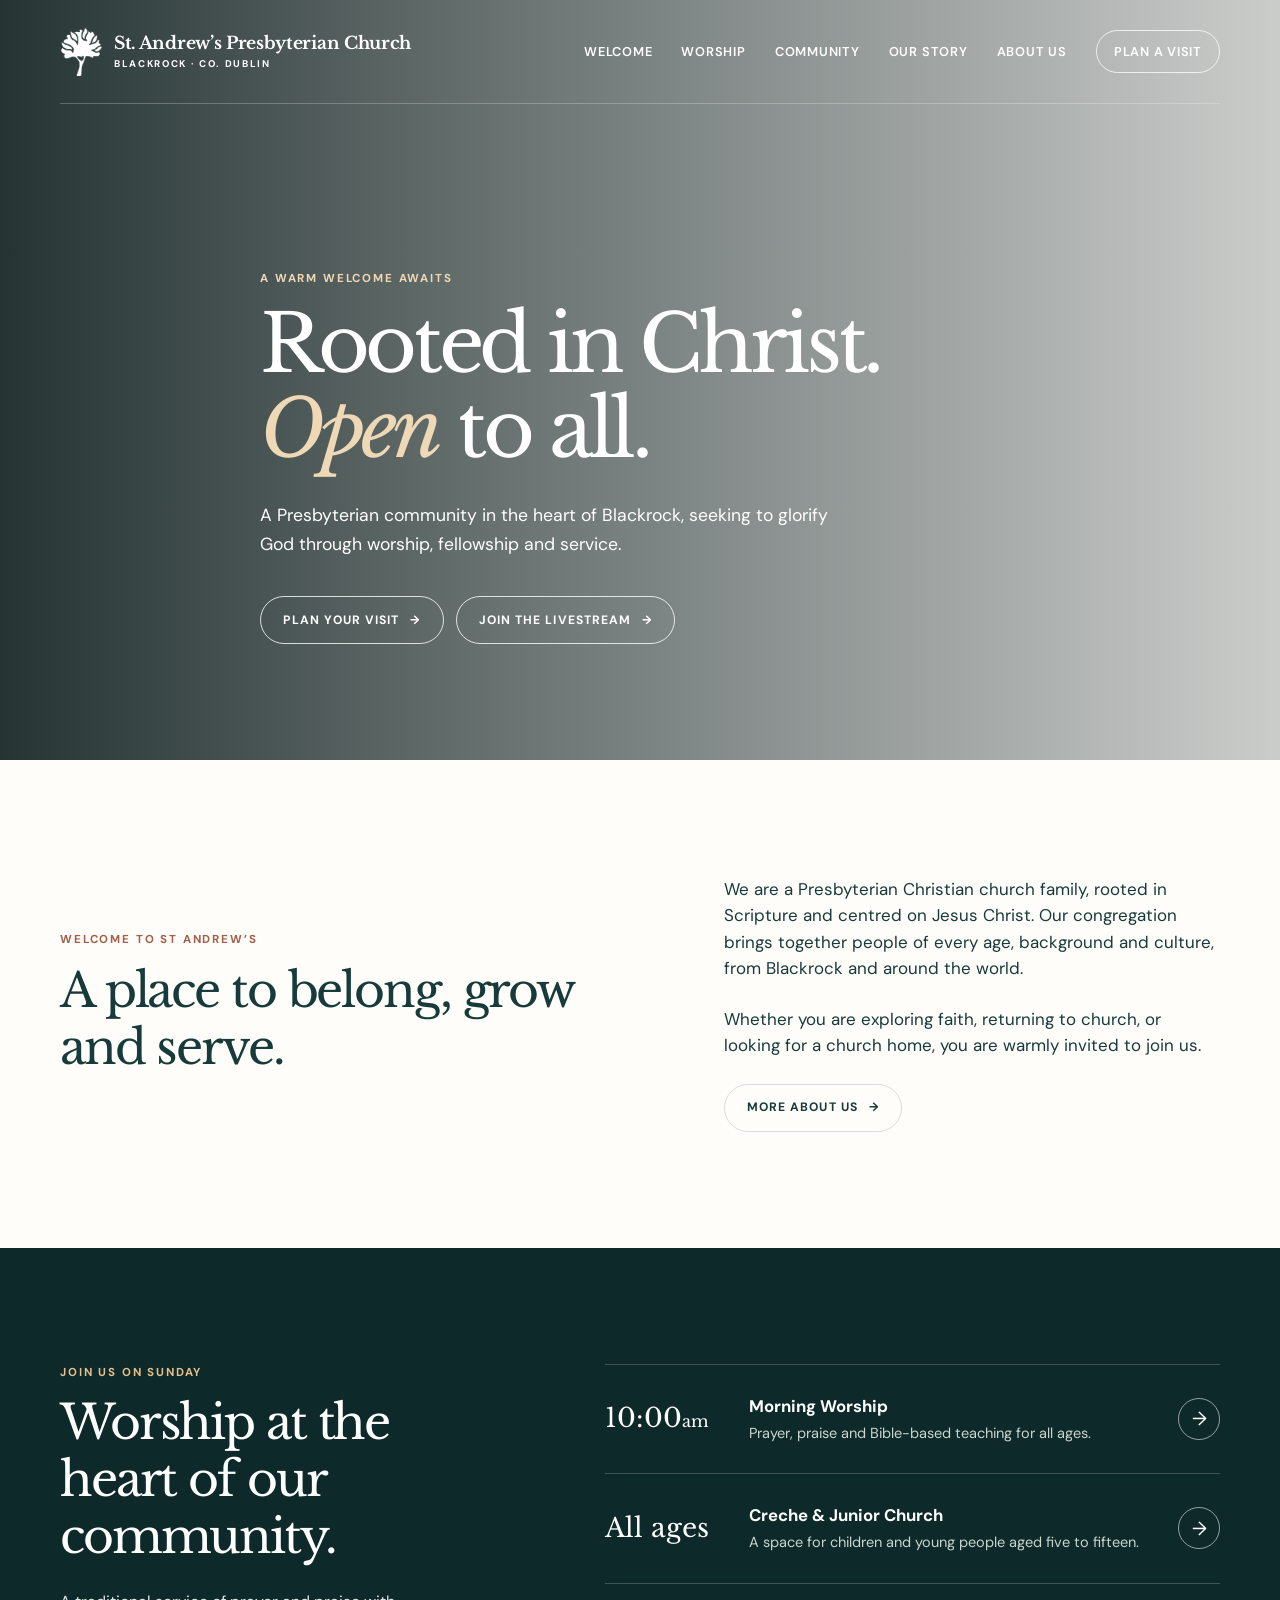
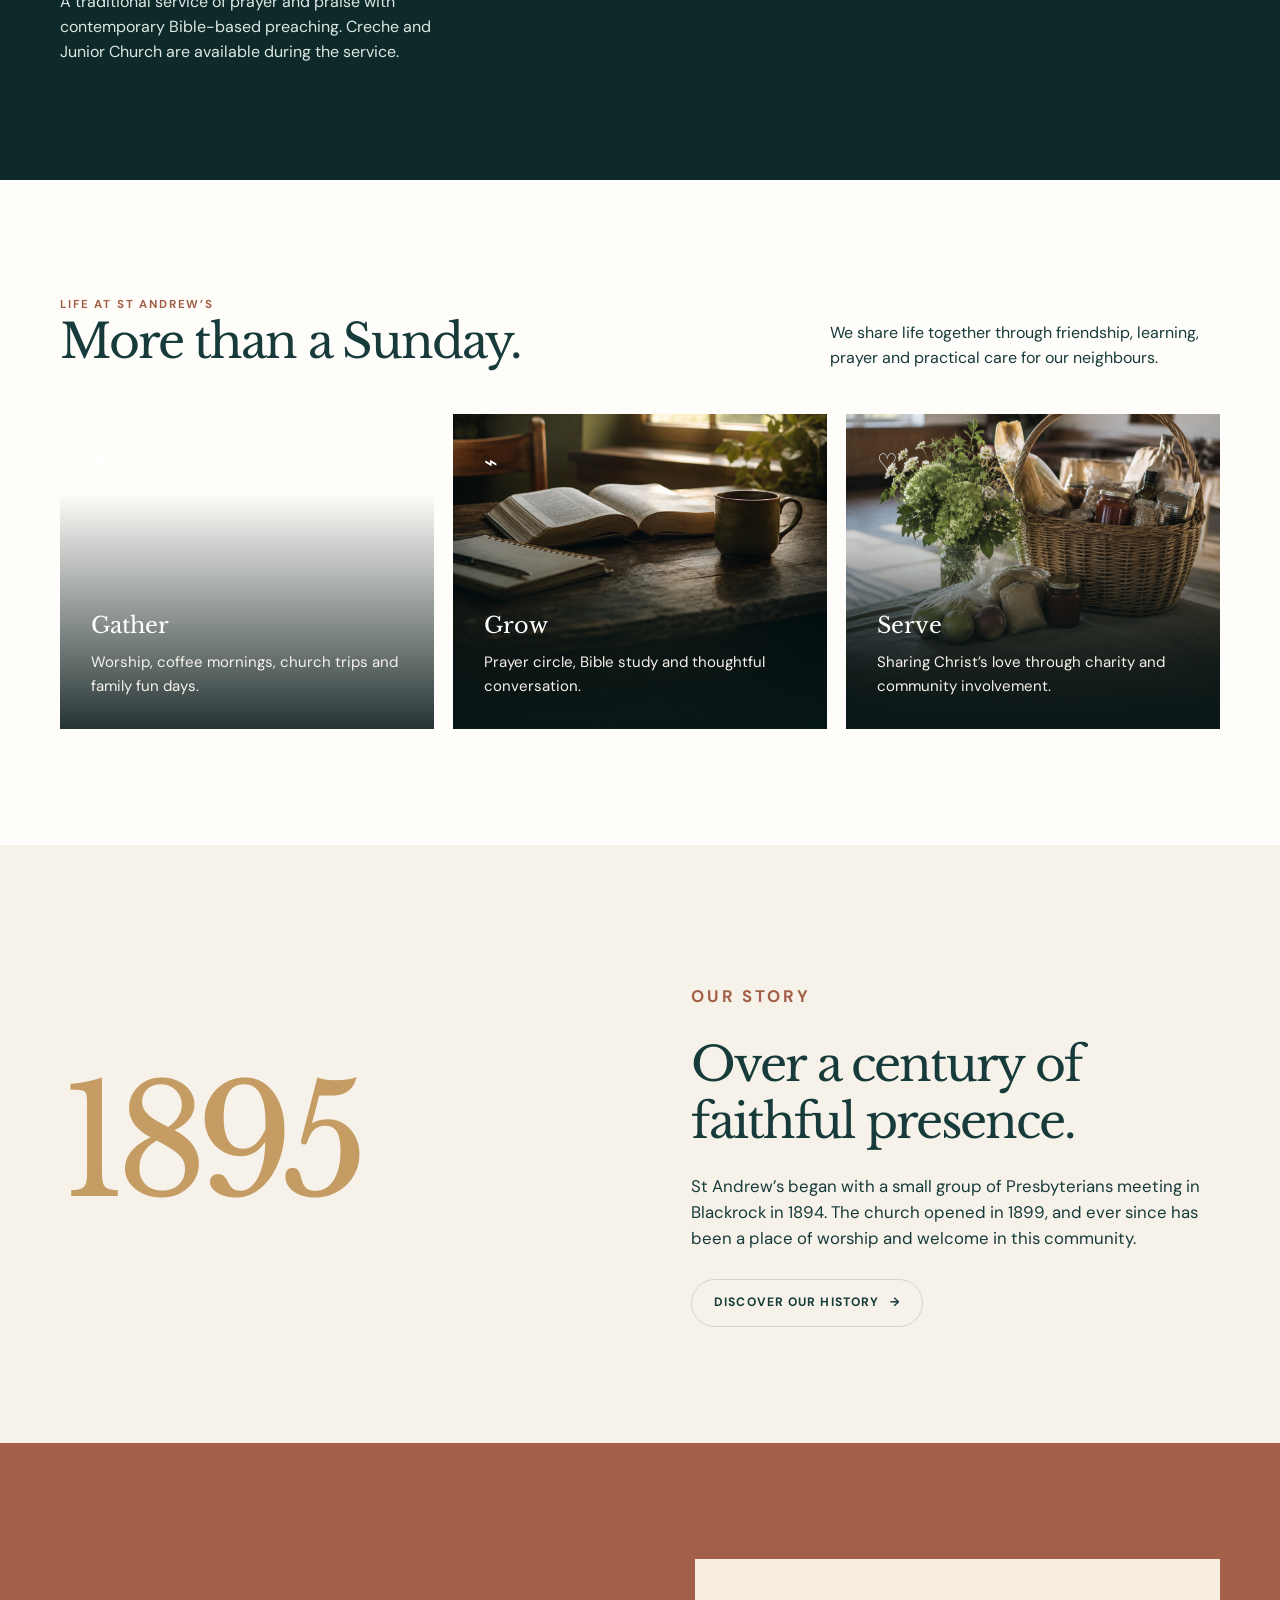
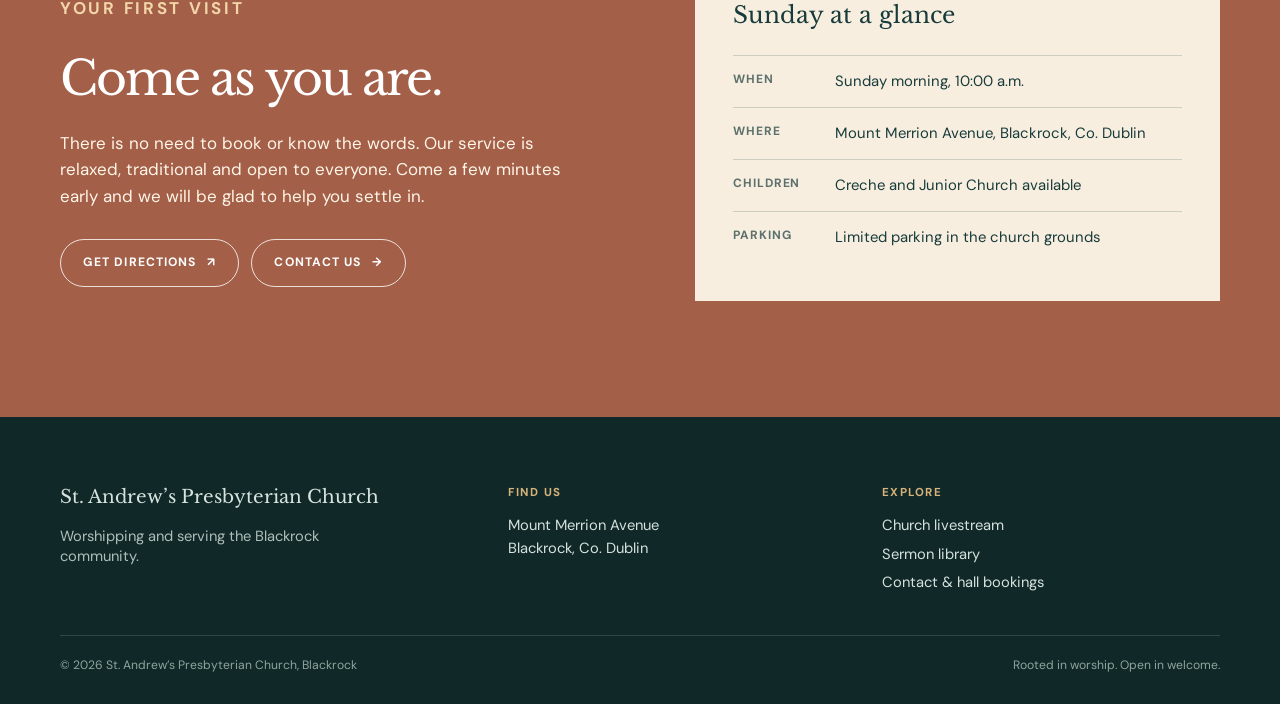
==== index.html @ 0fc1b729 "Expand homepage welcome message" ====
<!doctype html>
<html lang="en">
  <head>
    <meta charset="UTF-8" />
    <meta name="viewport" content="width=device-width, initial-scale=1.0" />
    <meta name="description" content="St. Andrew's Presbyterian Church, Blackrock — worship, fellowship and service in the heart of Blackrock, County Dublin." />
    <meta name="theme-color" content="#173b3a" />
    <title>St. Andrew’s Presbyterian Church | Blackrock</title>
    <link rel="preconnect" href="https://fonts.googleapis.com" />
    <link rel="preconnect" href="https://fonts.gstatic.com" crossorigin />
    <link href="https://fonts.googleapis.com/css2?family=DM+Sans:wght@400;500;600;700&family=Libre+Baskerville:ital,wght@0,400;0,700;1,400&display=swap" rel="stylesheet" />
    <style>
      :root { --ink: #173b3a; --pine: #0e2929; --cream: #f6f2ea; --paper: #fffdfa; --gold: #c59c63; --mist: #dbe7df; --clay: #a35f47; --line: rgba(23,59,58,.16); }
      * { box-sizing: border-box; }
      html { scroll-behavior: smooth; }
      body { margin: 0; color: var(--ink); background: var(--paper); font-family: "DM Sans", sans-serif; line-height: 1.55; }
      a { color: inherit; text-decoration: none; }
      .eyebrow { margin: 0 0 14px; color: var(--clay); font-size: .72rem; font-weight: 700; letter-spacing: .16em; text-transform: uppercase; }
      .shell { width: min(1160px, calc(100% - 48px)); margin-inline: auto; }
      .site-header { position: absolute; z-index: 4; top: 0; width: 100%; color: #fff; }
      .header-inner { display: flex; align-items: center; justify-content: space-between; min-height: 104px; border-bottom: 1px solid rgba(255,255,255,.24); }
      .brand { display: flex; align-items: center; gap: 12px; width:430px; max-width:430px; }
      .brand-mark { width: 42px; height: 54px; flex: none; object-fit: cover; border-radius: 50%; }
      .brand-name { font-family: "Libre Baskerville", serif; font-size: 1.08rem; font-weight:700; letter-spacing:-.018em; line-height: 1.2; white-space:nowrap; }
      .brand-name small { display:block; margin-top: 4px; font-family: "DM Sans", sans-serif; font-size:.61rem; letter-spacing: .17em; text-transform:uppercase; }
      .nav { display:flex; align-items:center; gap: 29px; font-size:.8rem; font-weight:600; letter-spacing:.06em; text-transform:uppercase; }
      .nav a { transition: opacity .2s; }
      .nav a:hover { opacity: .68; }
      .nav .nav-cta { padding: 11px 17px; border: 1px solid rgba(255,255,255,.76); border-radius: 99px; }
      .menu-button { display:none; border:0; background:transparent; color:#fff; font:inherit; font-weight:700; letter-spacing:.09em; text-transform:uppercase; cursor:pointer; }
      .hero { min-height: 760px; color: #fff; display:flex; align-items:flex-end; background: linear-gradient(90deg, rgba(7,24,24,.88) 0%, rgba(7,24,24,.58) 43%, rgba(7,24,24,.21)), url('https://standrewschurchblackrock.ie/wp-content/uploads/2019/11/img_9763.jpg?w=1600') center/cover; }
      .hero-content { max-width: 760px; padding: 0 0 116px; }
      .hero h1 { max-width: 680px; margin:0; font-family:"Libre Baskerville",serif; font-size: clamp(2.75rem, 6.2vw, 5.5rem); font-weight:400; letter-spacing:-.055em; line-height:1.08; }
      .hero h1 em { color:#eed8b6; font-weight:400; }
      .hero-copy { max-width:600px; margin:28px 0 37px; font-size:1.1rem; line-height:1.65; }
      .button-row { display:flex; flex-wrap:wrap; gap:12px; }
      .button { display:inline-flex; align-items:center; gap:11px; min-height:48px; padding: 0 22px; border:1px solid var(--ink); border-radius:99px; font-size:.76rem; font-weight:700; letter-spacing:.09em; text-transform:uppercase; transition: transform .2s, background .2s, color .2s; }
      .button:hover { transform: translateY(-2px); }
      .button-light { color:#fff; border-color:rgba(255,255,255,.8); }
      .button-light:hover { color:var(--pine); background:#fff; }
      .button-solid { color:#fff; background:var(--ink); }
      .button-solid:hover { background:var(--clay); border-color:var(--clay); }
      .button-plain { border-color:var(--line); }
      .section { padding: 116px 0; }
      .intro { display:grid; grid-template-columns: 1.05fr .95fr; gap: min(9vw, 135px); align-items:center; }
      h2 { margin:0; font-family:"Libre Baskerville",serif; font-size:clamp(2rem, 3.7vw, 3.5rem); font-weight:400; letter-spacing:-.045em; line-height:1.2; }
      .intro-copy p { margin:0 0 25px; font-size:1.06rem; }
      .note { position:relative; overflow:hidden; padding: 43px 40px; color:#fff; background:var(--ink); }
      .note::after { content:""; position:absolute; width:220px; height:220px; right:-75px; bottom:-90px; border:1px solid rgba(255,255,255,.32); border-radius:50%; }
      .note .eyebrow { color:#d9b47d; }
      .note p { position:relative; z-index:1; margin:0; font-family:"Libre Baskerville",serif; font-size:1.42rem; line-height:1.55; }
      .note cite { display:block; position:relative; z-index:1; margin-top:27px; color:#d8e3dd; font-style:normal; font-size:.78rem; letter-spacing:.1em; text-transform:uppercase; }
      .worship { color:#fff; background:var(--pine); }
      .worship-grid { display:grid; grid-template-columns: .85fr 1.15fr; gap:90px; align-items:start; }
      .worship .eyebrow { color:#e4bf8d; }
      .worship h2 { max-width: 420px; }
      .worship-lead { max-width:405px; margin:24px 0 0; color:#dce8e2; }
      .service-card { display:grid; grid-template-columns: 120px 1fr auto; gap:24px; align-items:center; padding:28px 0; border-top:1px solid rgba(255,255,255,.2); }
      .service-card:last-child { border-bottom:1px solid rgba(255,255,255,.2); }
      .service-time { font-family:"Libre Baskerville",serif; font-size:1.65rem; }
      .service-card h3 { margin:0; font-size:1.05rem; }
      .service-card p { margin:4px 0 0; color:#c8d6cf; font-size:.91rem; }
      .round-arrow { display:grid; width:42px; height:42px; place-items:center; border:1px solid rgba(255,255,255,.55); border-radius:50%; font-size:1.2rem; }
      .round-arrow:hover { color:var(--pine); background:#fff; }
      .life-heading { display:flex; justify-content:space-between; align-items:end; gap:30px; margin-bottom:43px; }
      .life-heading p { max-width:390px; margin:0; }
      .cards { display:grid; grid-template-columns:repeat(3,1fr); gap:19px; }
      .card { min-height:315px; padding:31px; display:flex; flex-direction:column; justify-content:end; color:#fff; background:linear-gradient(180deg,transparent 25%,rgba(7,24,24,.88)), var(--card) center/cover; }
      .card:nth-child(1) { --card: url('https://standrewschurchblackrock.ie/wp-content/uploads/2019/12/cropped-img_5963-2.jpg?w=1100'); }
      .card:nth-child(2) { --card: url('public-assets/grow-bible-study.png'); }
      .card:nth-child(3) { --card: url('public-assets/serve-community-care.png'); }
      .card-icon { margin-bottom:auto; width:42px; font-size:1.45rem; }
      .card h3 { margin:0; font-family:"Libre Baskerville",serif; font-size:1.4rem; font-weight:400; }
      .card p { margin:9px 0 0; color:#f6f2ea; font-size:.94rem; }
      .history { background:var(--cream); }
      .history-grid { display:grid; grid-template-columns:1fr 1fr; gap: max(45px, 8vw); align-items:center; }
      .year { color:var(--gold); font-family:"Libre Baskerville",serif; font-size:clamp(4.5rem, 12vw, 9.5rem); letter-spacing:-.08em; line-height:.8; }
      .history p { margin: 22px 0 28px; max-width:550px; font-size:1.05rem; }
      .visit { overflow:hidden; color:#fff; background: var(--clay); }
      .visit-grid { display:grid; grid-template-columns: 1fr .93fr; gap:70px; align-items:center; }
      .visit h2 { max-width:510px; }
      .visit .eyebrow { color:#f2d5a9; }
      .visit p { max-width:520px; margin:22px 0 30px; color:#fff5e8; font-size:1.06rem; }
      .visit-panel { padding:38px; color:var(--ink); background:#f8eee0; }
      .visit-panel h3 { margin: 0 0 22px; font-family:"Libre Baskerville",serif; font-size:1.45rem; font-weight:400; }
      .visit-panel dl { margin:0; }
      .visit-panel div { display:grid; grid-template-columns: 90px 1fr; gap:12px; padding:14px 0; border-top:1px solid rgba(23,59,58,.18); }
      .visit-panel dt { color:#5c716d; font-size:.75rem; font-weight:700; letter-spacing:.08em; text-transform:uppercase; }
      .visit-panel dd { margin:0; font-size:.93rem; }
      footer { color:#d6e2dd; background:#102828; }
      .footer-grid { display:grid; grid-template-columns: 1.1fr .9fr .9fr; gap:35px; padding:67px 0 35px; }
      .footer-brand { font-family:"Libre Baskerville",serif; font-size:1.15rem; line-height:1.4; }
      .footer-brand p { max-width:290px; margin:16px 0 0; color:#aebfba; font-family:"DM Sans",sans-serif; font-size:.92rem; }
      .footer-title { margin:0 0 12px; color:#d7b37c; font-size:.72rem; font-weight:700; letter-spacing:.13em; text-transform:uppercase; }
      footer a { display:block; width:max-content; max-width:100%; margin:6px 0; font-size:.92rem; }
      footer a:hover { color:#fff; }
      .footer-bottom { display:flex; justify-content:space-between; gap:20px; padding:20px 0 29px; border-top:1px solid rgba(255,255,255,.14); color:#8fa49d; font-size:.76rem; }
      @media (max-width: 820px) { .shell{width:min(100% - 36px, 620px)} .header-inner{min-height:82px}.brand{width:auto;max-width:260px}.brand-mark{width:35px;height:45px}.brand-name{font-size:.88rem;white-space:normal}.nav{display:none;position:absolute;top:82px;left:18px;right:18px;padding:20px;background:#123232;align-items:stretch;gap:15px}.nav.open{display:flex;flex-direction:column}.nav .nav-cta{text-align:center}.menu-button{display:block}.hero{min-height:690px;background-position:57% center}.hero-content{padding-bottom:74px}.hero-copy{font-size:1rem}.section{padding:75px 0}.intro,.worship-grid,.history-grid,.visit-grid{grid-template-columns:1fr;gap:42px}.worship-grid{gap:40px}.cards{grid-template-columns:1fr}.card{min-height:265px}.life-heading{display:block}.life-heading p{margin-top:17px}.service-card{grid-template-columns:95px 1fr auto;gap:13px}.service-time{font-size:1.35rem}.footer-grid{grid-template-columns:1fr 1fr}.footer-brand{grid-column:1/-1}.footer-bottom{flex-direction:column}.year{font-size:6.5rem} }
      @media (max-width: 440px) { .brand-name small{font-size:.53rem}.hero h1{font-size:2.55rem}.button{padding:0 17px}.service-card{grid-template-columns:1fr auto}.service-time{grid-column:1/-1}.visit-panel{padding:28px 23px}.visit-panel div{grid-template-columns:1fr;gap:3px}.footer-grid{grid-template-columns:1fr} }
    </style>
  </head>
  <body>
    <header class="site-header">
      <div class="shell header-inner">
        <a href="#top" class="brand" aria-label="St Andrew's Presbyterian Church home"><img class="brand-mark" src="public-assets/st-andrews-tree-transparent-v2.png" alt="" /><span class="brand-name">St. Andrew’s Presbyterian Church<small>Blackrock · Co. Dublin</small></span></a>
        <button class="menu-button" aria-expanded="false" aria-controls="site-nav">Menu</button>
        <nav class="nav" id="site-nav" aria-label="Main navigation">
          <a href="#welcome">Welcome</a><a href="#worship">Worship</a><a href="#life">Community</a><a href="history/">Our story</a><a href="about/">About us</a><a href="#visit" class="nav-cta">Plan a visit</a>
        </nav>
      </div>
    </header>

    <main id="top">
      <section class="hero" aria-label="St Andrew's Church exterior">
        <div class="shell hero-content">
          <p class="eyebrow" style="color:#eed8b6">A warm welcome awaits</p>
          <h1>Rooted in Christ.<br><em>Open</em> to all.</h1>
          <p class="hero-copy">A Presbyterian community in the heart of Blackrock, seeking to glorify God through worship, fellowship and service.</p>
          <div class="button-row"><a class="button button-light" href="#visit">Plan your visit <span>→</span></a><a class="button button-light" href="livestream/">Join the livestream <span>→</span></a></div>
        </div>
      </section>

      <section class="section" id="welcome">
        <div class="shell intro">
          <div><p class="eyebrow">Welcome to St Andrew’s</p><h2>A place to belong, grow and serve.</h2></div>
          <div class="intro-copy"><p>We are a Presbyterian Christian church family, rooted in Scripture and centred on Jesus Christ. Our congregation brings together people of every age, background and culture, from Blackrock and around the world.</p><p>Whether you are exploring faith, returning to church, or looking for a church home, you are warmly invited to join us.</p><a class="button button-plain" href="https://standrewschurchblackrock.ie/about-us/" target="_blank" rel="noreferrer">More about us <span>→</span></a></div>
        </div>
      </section>

      <section class="section worship" id="worship">
        <div class="shell worship-grid">
          <div><p class="eyebrow">Join us on Sunday</p><h2>Worship at the heart of our community.</h2><p class="worship-lead">A traditional service of prayer and praise with contemporary Bible-based preaching. Creche and Junior Church are available during the service.</p></div>
          <div>
            <div class="service-card"><div class="service-time">10:00<small style="font-size:.62em">am</small></div><div><h3>Morning Worship</h3><p>Prayer, praise and Bible-based teaching for all ages.</p></div><a class="round-arrow" href="#visit" aria-label="Plan your Sunday visit">→</a></div>
            <div class="service-card"><div class="service-time">All ages</div><div><h3>Creche & Junior Church</h3><p>A space for children and young people aged five to fifteen.</p></div><a class="round-arrow" href="#visit" aria-label="Find out more about our Sunday service">→</a></div>
          </div>
        </div>
      </section>

      <section class="section" id="life">
        <div class="shell"><div class="life-heading"><div><p class="eyebrow">Life at St Andrew’s</p><h2>More than a Sunday.</h2></div><p>We share life together through friendship, learning, prayer and practical care for our neighbours.</p></div>
          <div class="cards"><article class="card"><span class="card-icon">✦</span><h3>Gather</h3><p>Worship, coffee mornings, church trips and family fun days.</p></article><article class="card"><span class="card-icon">⌁</span><h3>Grow</h3><p>Prayer circle, Bible study and thoughtful conversation.</p></article><article class="card"><span class="card-icon">♡</span><h3>Serve</h3><p>Sharing Christ’s love through charity and community involvement.</p></article></div>
        </div>
      </section>

      <section class="section history" id="history"><div class="shell history-grid"><div class="year">1895</div><div><p class="eyebrow">Our story</p><h2>Over a century of faithful presence.</h2><p>St Andrew’s began with a small group of Presbyterians meeting in Blackrock in 1894. The church opened in 1899, and ever since has been a place of worship and welcome in this community.</p><a class="button button-plain" href="history/">Discover our history <span>→</span></a></div></div></section>

      <section class="section visit" id="visit"><div class="shell visit-grid"><div><p class="eyebrow">Your first visit</p><h2>Come as you are.</h2><p>There is no need to book or know the words. Our service is relaxed, traditional and open to everyone. Come a few minutes early and we will be glad to help you settle in.</p><div class="button-row"><a class="button button-light" href="https://maps.google.com/?q=St+Andrews+Presbyterian+Church+Mount+Merrion+Avenue+Blackrock" target="_blank" rel="noreferrer">Get directions <span>↗</span></a><a class="button button-light" href="https://standrewschurchblackrock.ie/contact-us/" target="_blank" rel="noreferrer">Contact us <span>→</span></a></div></div><aside class="visit-panel"><h3>Sunday at a glance</h3><dl><div><dt>When</dt><dd>Sunday morning, 10:00 a.m.</dd></div><div><dt>Where</dt><dd>Mount Merrion Avenue, Blackrock, Co. Dublin</dd></div><div><dt>Children</dt><dd>Creche and Junior Church available</dd></div><div><dt>Parking</dt><dd>Limited parking in the church grounds</dd></div></dl></aside></div></section>
    </main>

    <footer><div class="shell footer-grid"><div class="footer-brand">St. Andrew’s Presbyterian Church<p>Worshipping and serving the Blackrock community.</p></div><div><p class="footer-title">Find us</p><a href="https://maps.google.com/?q=St+Andrews+Presbyterian+Church+Mount+Merrion+Avenue+Blackrock" target="_blank" rel="noreferrer">Mount Merrion Avenue<br>Blackrock, Co. Dublin</a></div><div><p class="footer-title">Explore</p><a href="livestream/">Church livestream</a><a href="https://standrewschurchblackrock.ie/sermon-library-2/" target="_blank" rel="noreferrer">Sermon library</a><a href="https://standrewschurchblackrock.ie/contact-us/" target="_blank" rel="noreferrer">Contact & hall bookings</a></div></div><div class="shell footer-bottom"><span>© <span id="year"></span> St. Andrew’s Presbyterian Church, Blackrock</span><span>Rooted in worship. Open in welcome.</span></div></footer>
    <script>
      const menuButton = document.querySelector('.menu-button'); const nav = document.querySelector('.nav');
      menuButton.addEventListener('click', () => { const open = nav.classList.toggle('open'); menuButton.setAttribute('aria-expanded', open); menuButton.textContent = open ? 'Close' : 'Menu'; });
      document.querySelectorAll('.nav a').forEach(link => link.addEventListener('click', () => { nav.classList.remove('open'); menuButton.setAttribute('aria-expanded', 'false'); menuButton.textContent = 'Menu'; }));
      document.getElementById('year').textContent = new Date().getFullYear();
    </script>
  </body>
</html>
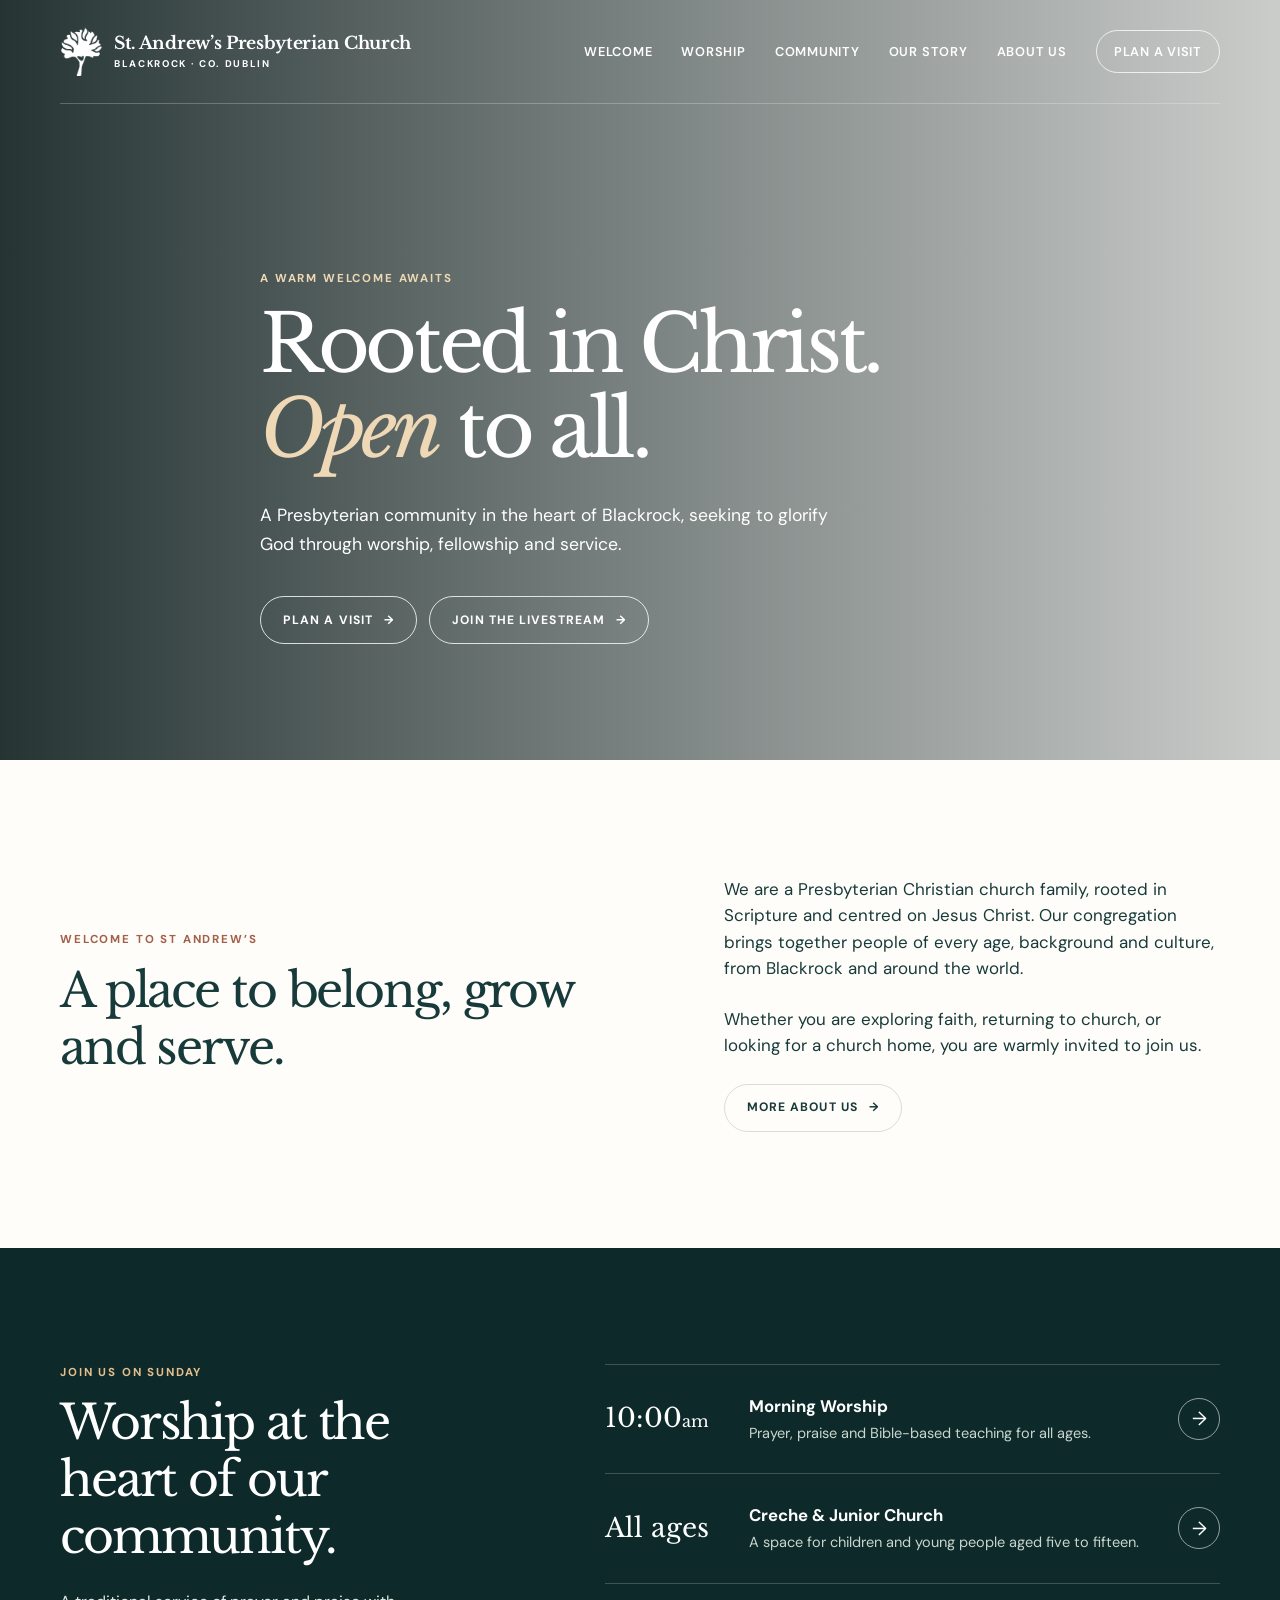
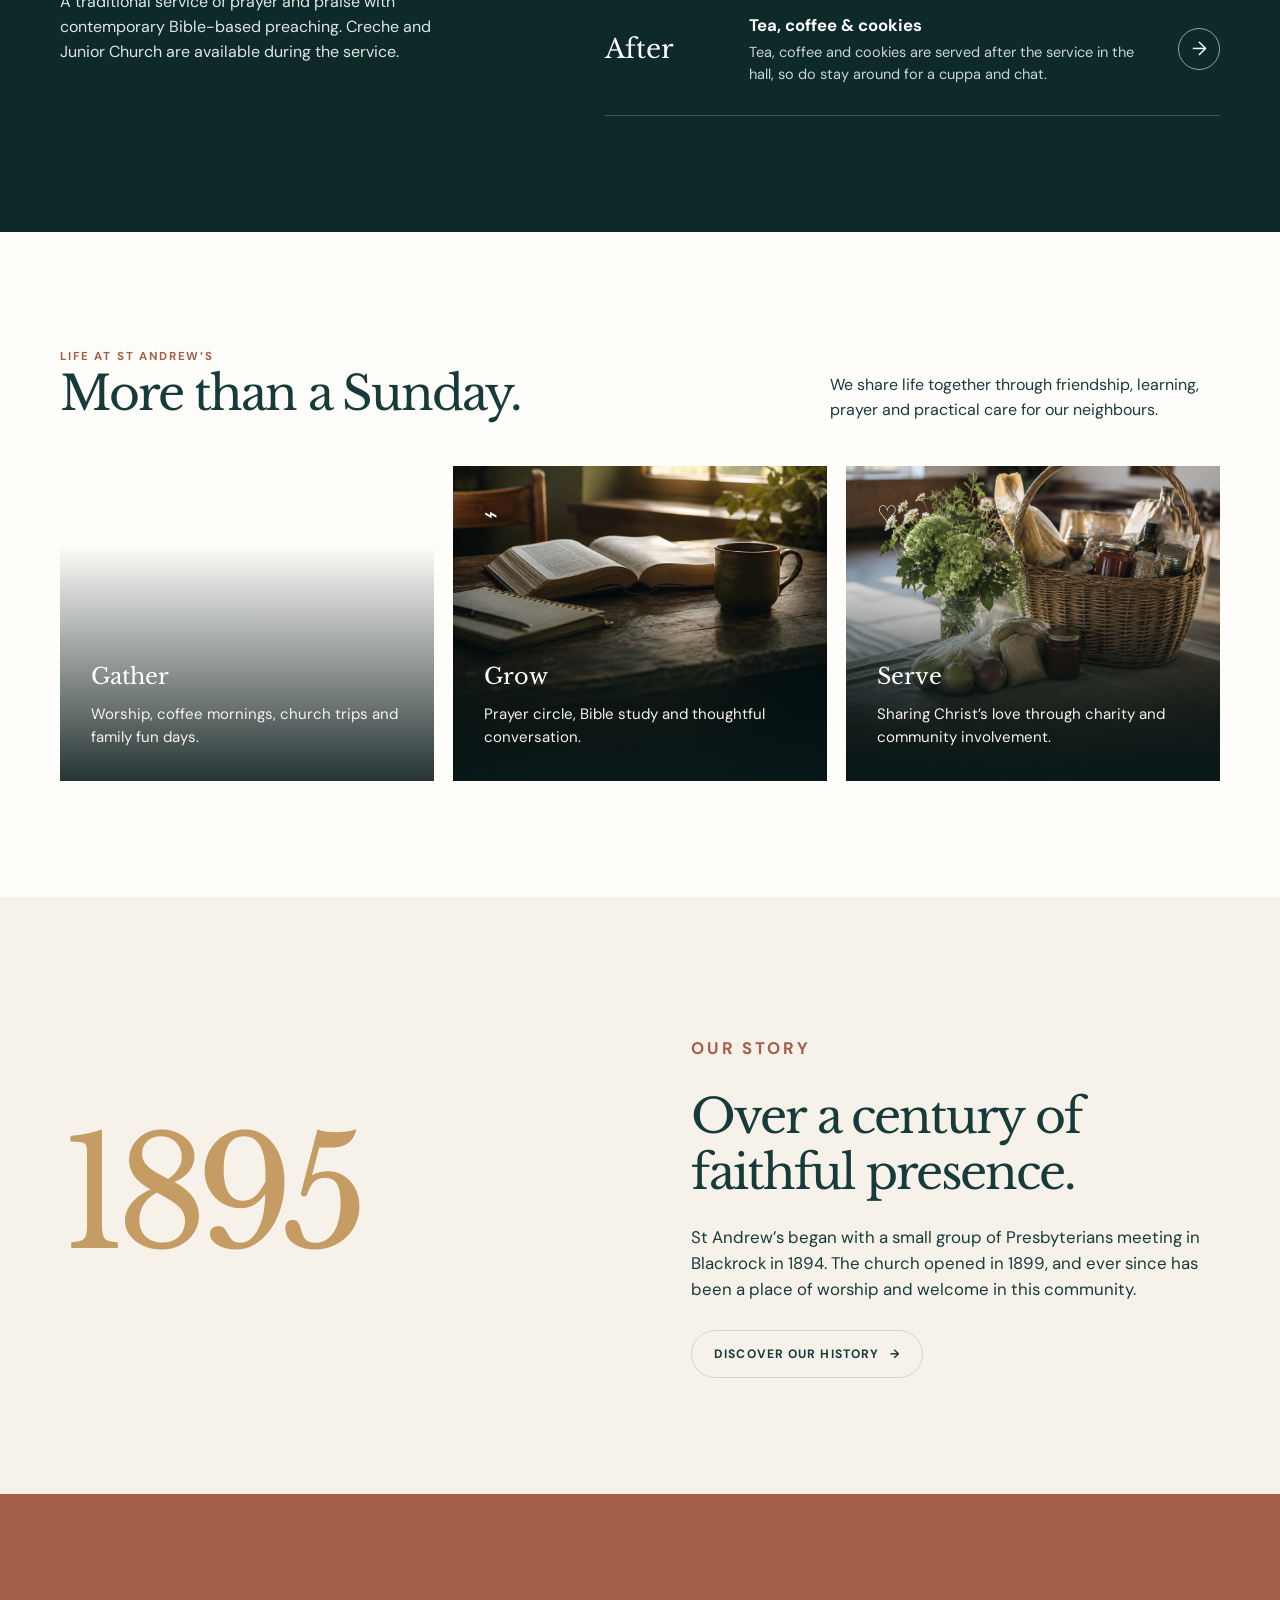
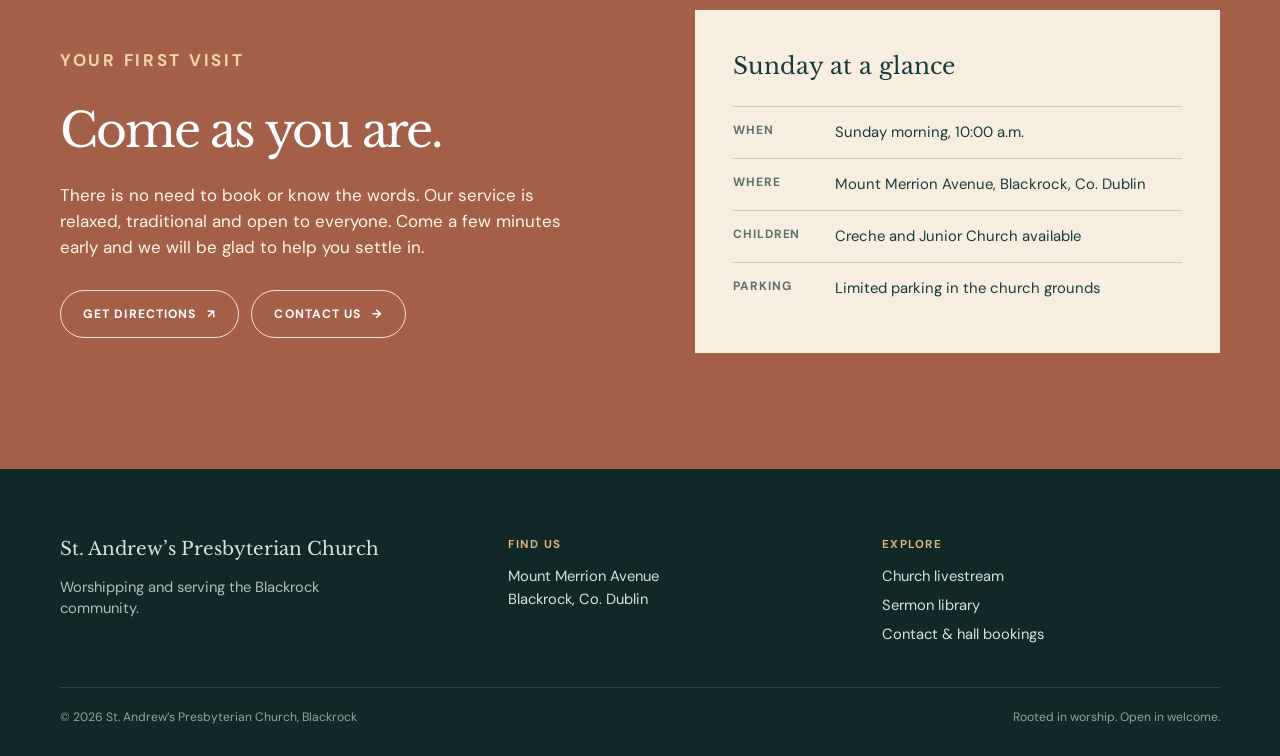
==== commit 1ee7ddda: "Add post-service hospitality details" ====
--- a/index.html
+++ b/index.html
@@ -116,7 +116,7 @@
           <p class="eyebrow" style="color:#eed8b6">A warm welcome awaits</p>
           <h1>Rooted in Christ.<br><em>Open</em> to all.</h1>
           <p class="hero-copy">A Presbyterian community in the heart of Blackrock, seeking to glorify God through worship, fellowship and service.</p>
-          <div class="button-row"><a class="button button-light" href="#visit">Plan your visit <span>→</span></a><a class="button button-light" href="livestream/">Join the livestream <span>→</span></a></div>
+          <div class="button-row"><a class="button button-light" href="#visit">Plan a visit <span>→</span></a><a class="button button-light" href="livestream/">Join the livestream <span>→</span></a></div>
         </div>
       </section>
 
@@ -133,6 +133,7 @@
           <div>
             <div class="service-card"><div class="service-time">10:00<small style="font-size:.62em">am</small></div><div><h3>Morning Worship</h3><p>Prayer, praise and Bible-based teaching for all ages.</p></div><a class="round-arrow" href="#visit" aria-label="Plan your Sunday visit">→</a></div>
             <div class="service-card"><div class="service-time">All ages</div><div><h3>Creche & Junior Church</h3><p>A space for children and young people aged five to fifteen.</p></div><a class="round-arrow" href="#visit" aria-label="Find out more about our Sunday service">→</a></div>
+            <div class="service-card"><div class="service-time">After</div><div><h3>Tea, coffee & cookies</h3><p>Tea, coffee and cookies are served after the service in the hall, so do stay around for a cuppa and chat.</p></div><a class="round-arrow" href="#visit" aria-label="Plan a visit to St Andrew's">→</a></div>
           </div>
         </div>
       </section>
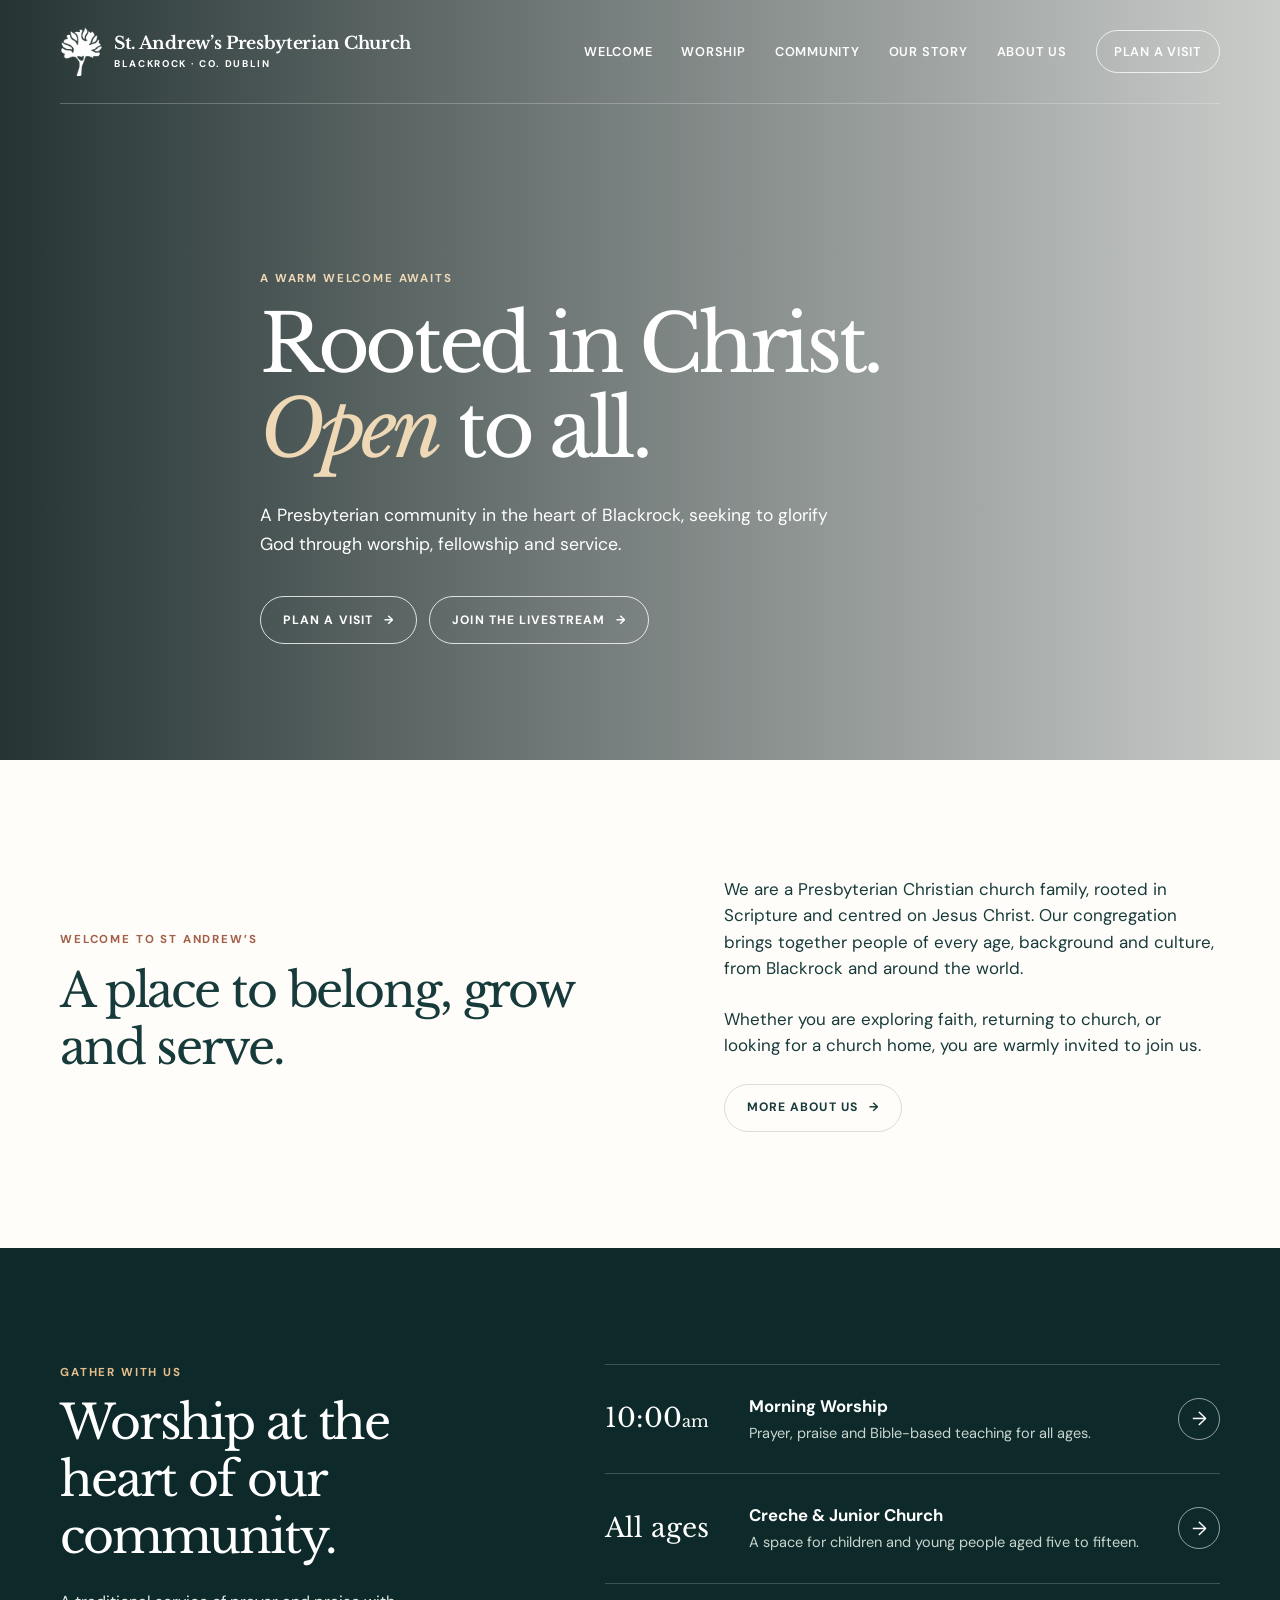
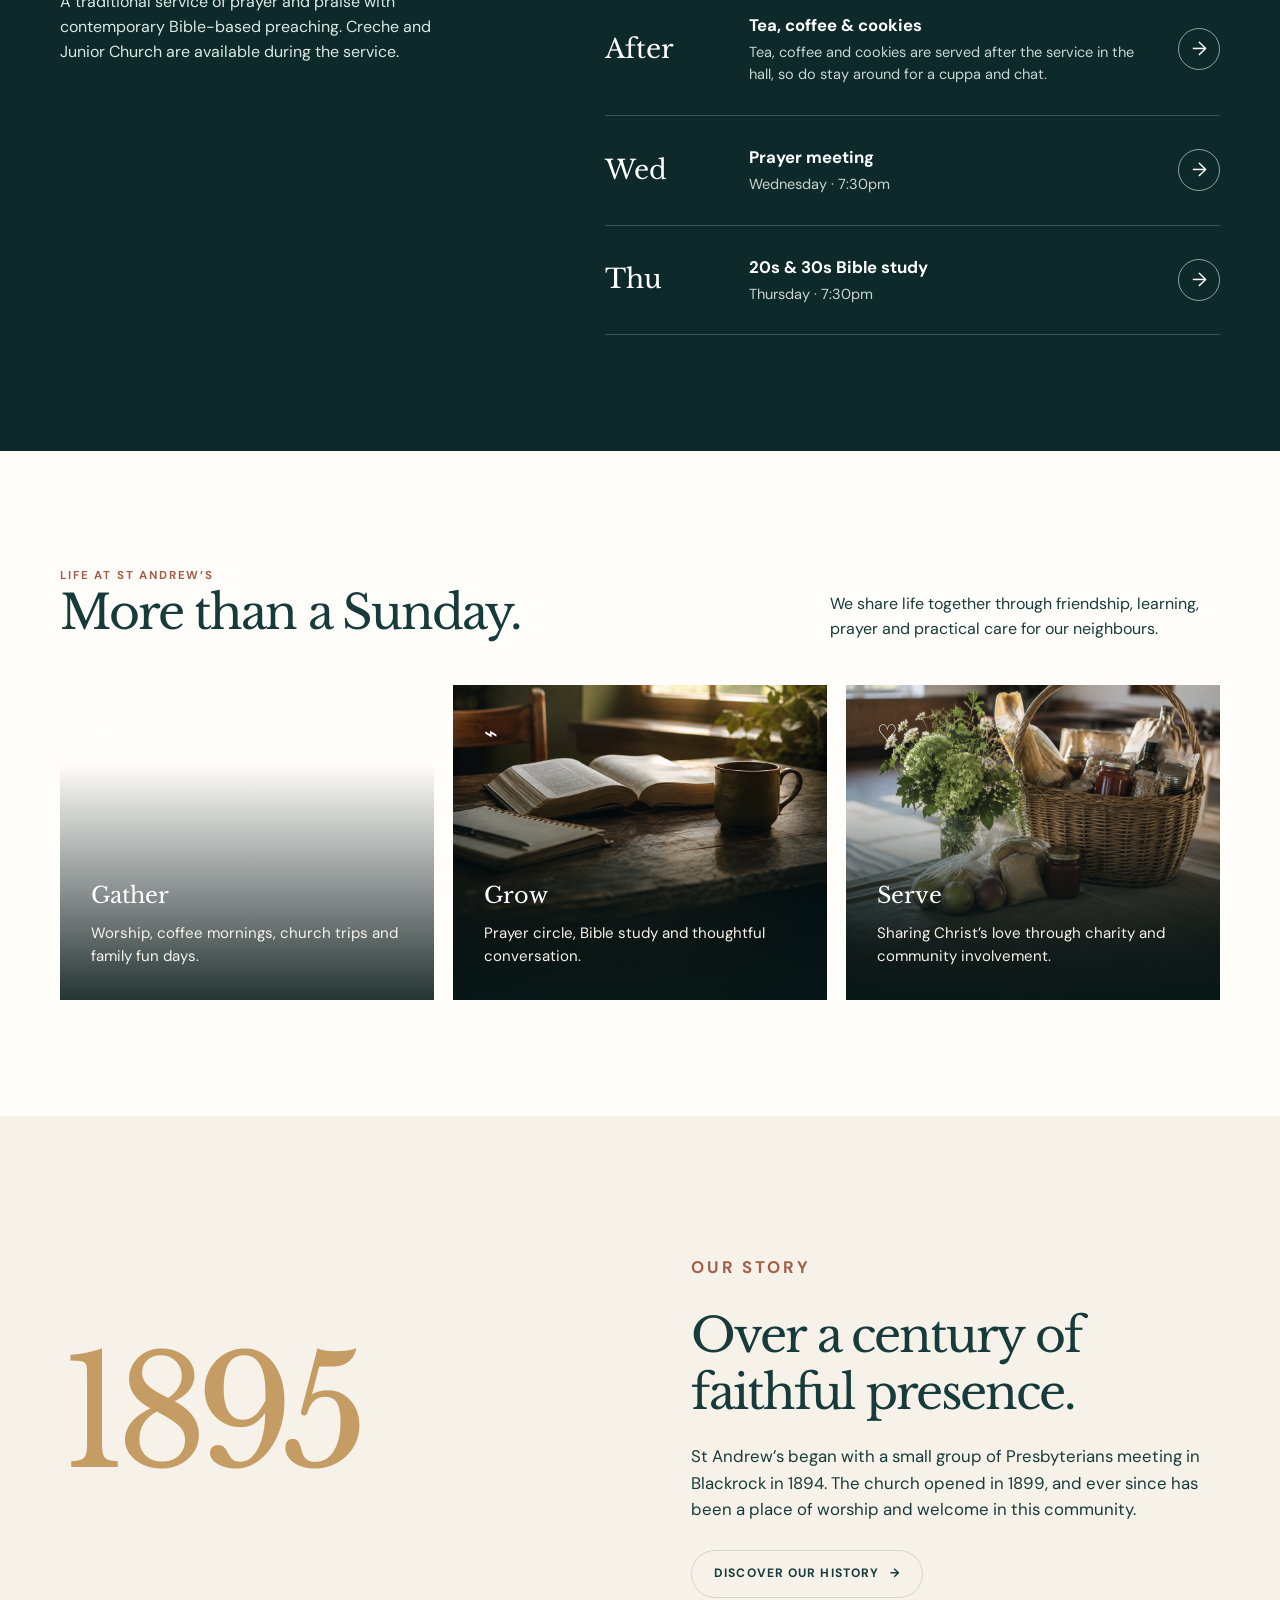
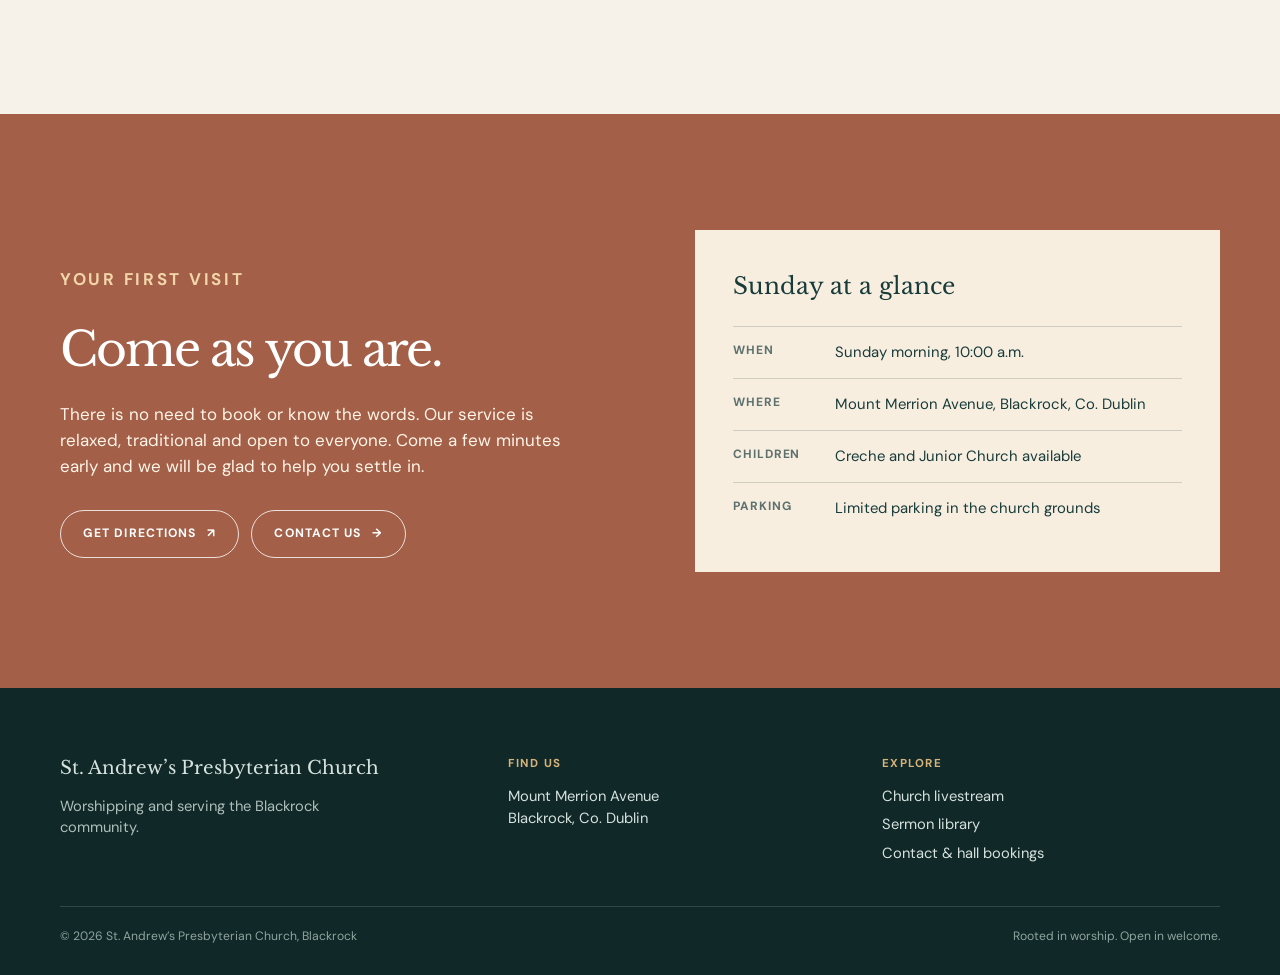
==== commit 7fea6301: "Add midweek church gatherings" ====
--- a/index.html
+++ b/index.html
@@ -129,11 +129,13 @@
 
       <section class="section worship" id="worship">
         <div class="shell worship-grid">
-          <div><p class="eyebrow">Join us on Sunday</p><h2>Worship at the heart of our community.</h2><p class="worship-lead">A traditional service of prayer and praise with contemporary Bible-based preaching. Creche and Junior Church are available during the service.</p></div>
+          <div><p class="eyebrow">Gather with us</p><h2>Worship at the heart of our community.</h2><p class="worship-lead">A traditional service of prayer and praise with contemporary Bible-based preaching. Creche and Junior Church are available during the service.</p></div>
           <div>
             <div class="service-card"><div class="service-time">10:00<small style="font-size:.62em">am</small></div><div><h3>Morning Worship</h3><p>Prayer, praise and Bible-based teaching for all ages.</p></div><a class="round-arrow" href="#visit" aria-label="Plan your Sunday visit">→</a></div>
             <div class="service-card"><div class="service-time">All ages</div><div><h3>Creche & Junior Church</h3><p>A space for children and young people aged five to fifteen.</p></div><a class="round-arrow" href="#visit" aria-label="Find out more about our Sunday service">→</a></div>
             <div class="service-card"><div class="service-time">After</div><div><h3>Tea, coffee & cookies</h3><p>Tea, coffee and cookies are served after the service in the hall, so do stay around for a cuppa and chat.</p></div><a class="round-arrow" href="#visit" aria-label="Plan a visit to St Andrew's">→</a></div>
+            <div class="service-card"><div class="service-time">Wed</div><div><h3>Prayer meeting</h3><p>Wednesday · 7:30pm</p></div><a class="round-arrow" href="#visit" aria-label="Plan a visit to the Wednesday prayer meeting">→</a></div>
+            <div class="service-card"><div class="service-time">Thu</div><div><h3>20s &amp; 30s Bible study</h3><p>Thursday · 7:30pm</p></div><a class="round-arrow" href="#visit" aria-label="Plan a visit to the Thursday Bible study">→</a></div>
           </div>
         </div>
       </section>
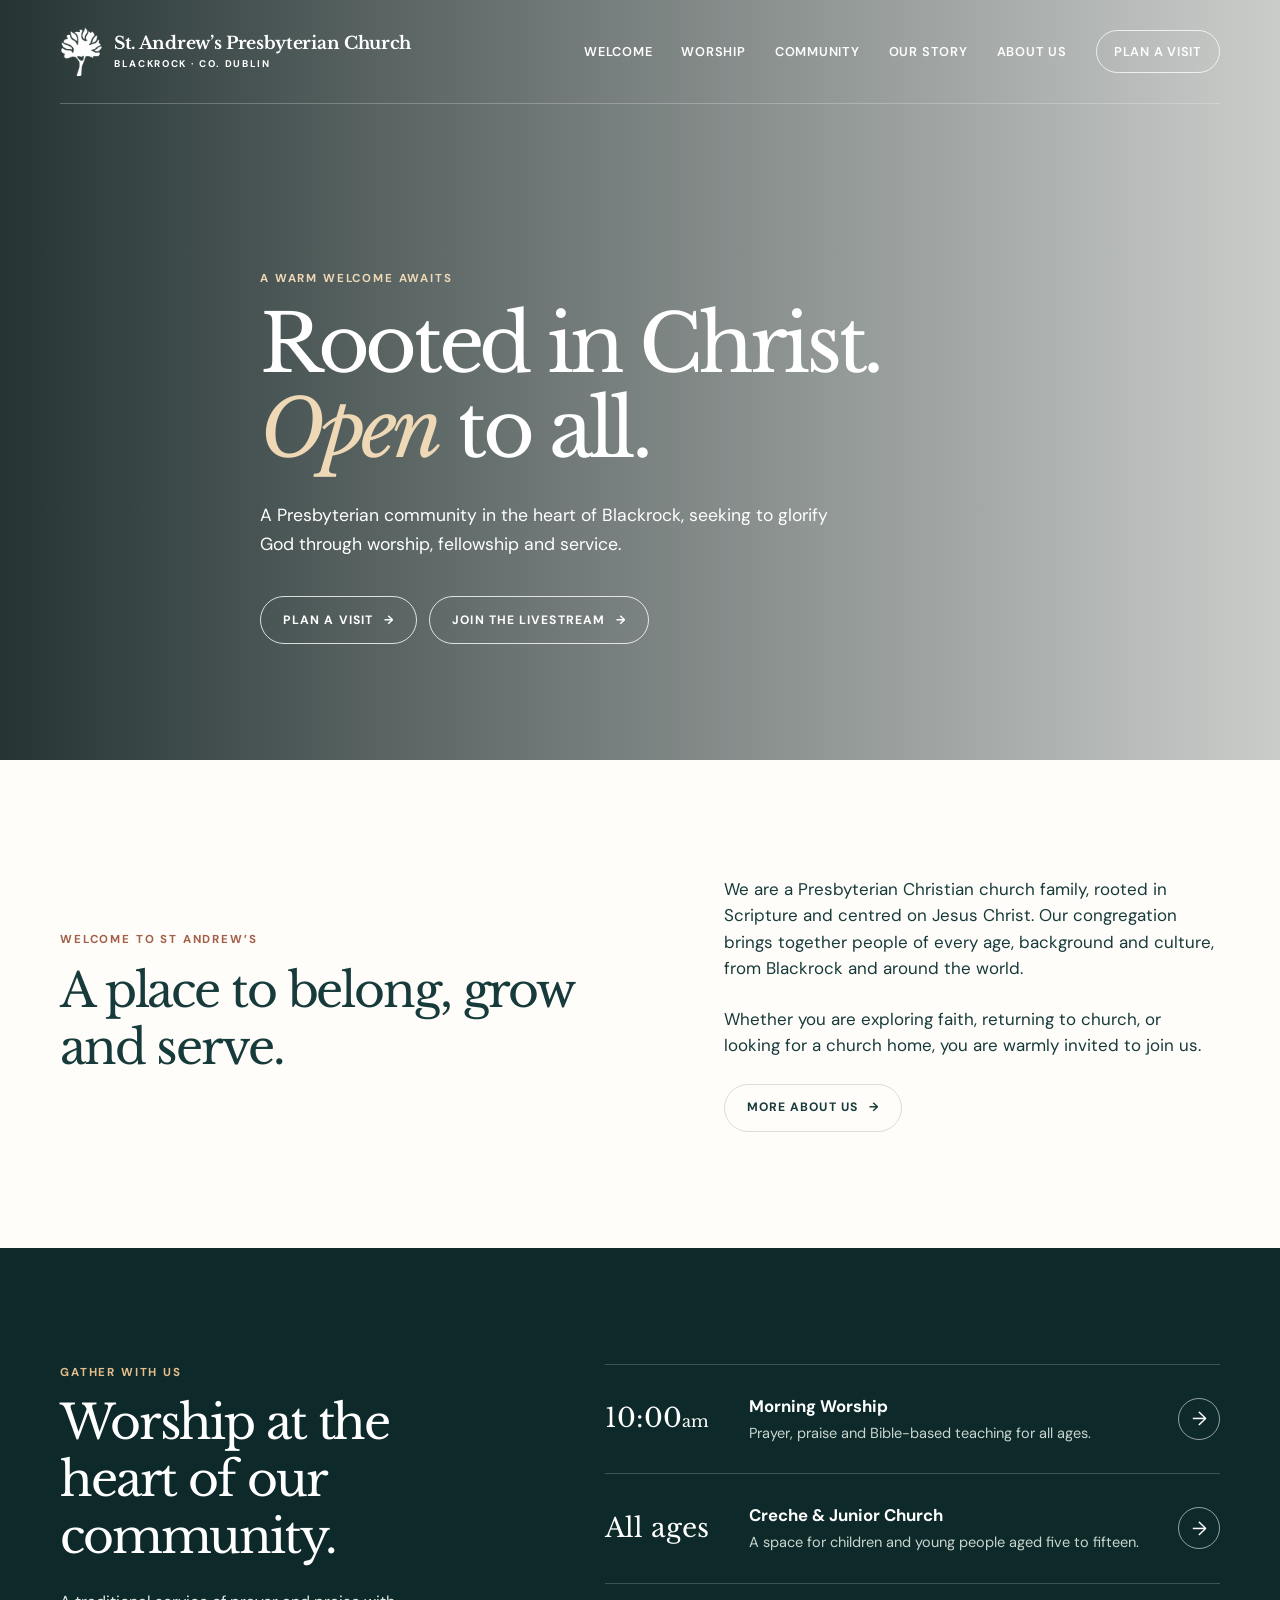
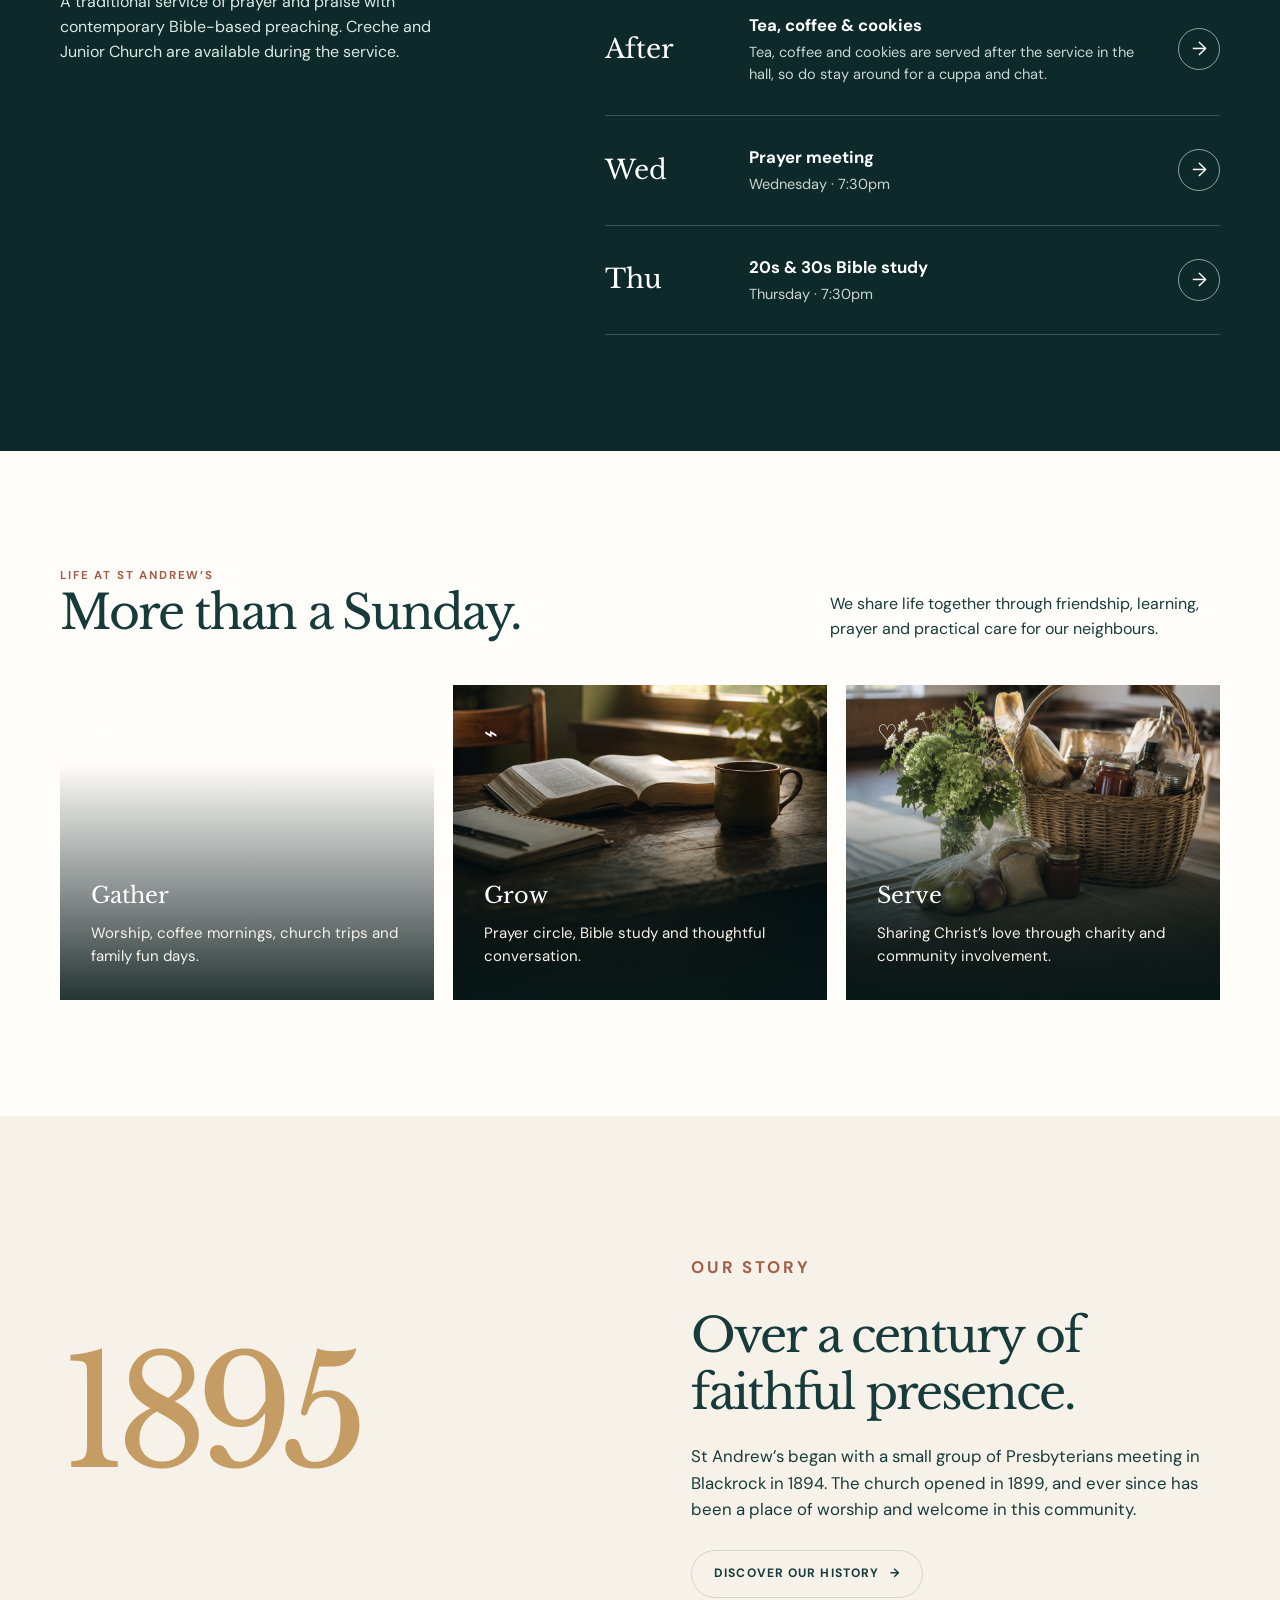
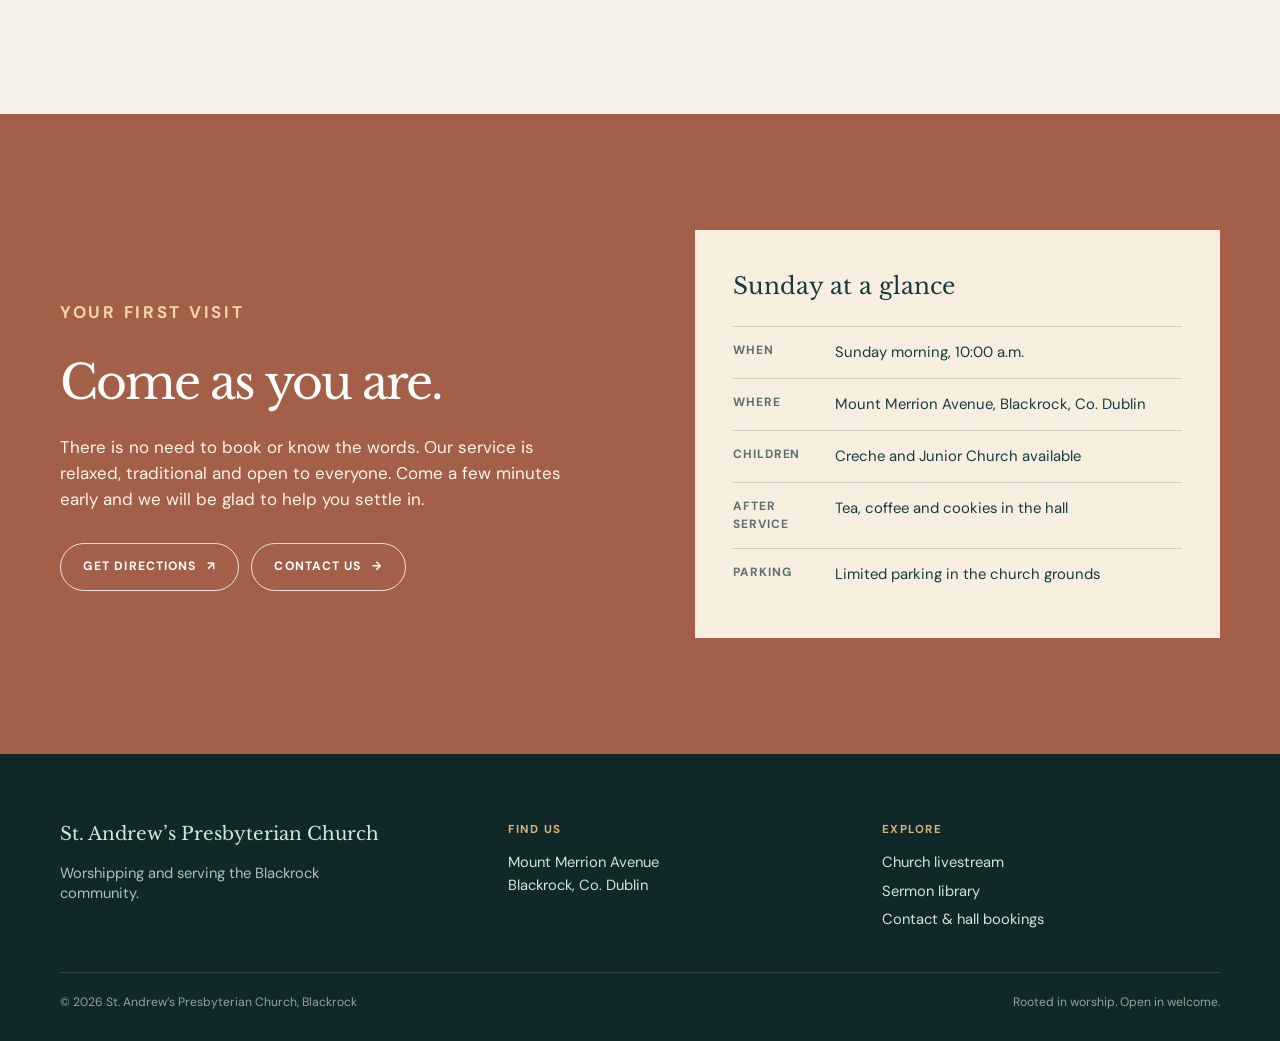
==== commit fb96218f: "Add Sunday hospitality detail" ====
--- a/index.html
+++ b/index.html
@@ -148,7 +148,7 @@
 
       <section class="section history" id="history"><div class="shell history-grid"><div class="year">1895</div><div><p class="eyebrow">Our story</p><h2>Over a century of faithful presence.</h2><p>St Andrew’s began with a small group of Presbyterians meeting in Blackrock in 1894. The church opened in 1899, and ever since has been a place of worship and welcome in this community.</p><a class="button button-plain" href="history/">Discover our history <span>→</span></a></div></div></section>
 
-      <section class="section visit" id="visit"><div class="shell visit-grid"><div><p class="eyebrow">Your first visit</p><h2>Come as you are.</h2><p>There is no need to book or know the words. Our service is relaxed, traditional and open to everyone. Come a few minutes early and we will be glad to help you settle in.</p><div class="button-row"><a class="button button-light" href="https://maps.google.com/?q=St+Andrews+Presbyterian+Church+Mount+Merrion+Avenue+Blackrock" target="_blank" rel="noreferrer">Get directions <span>↗</span></a><a class="button button-light" href="https://standrewschurchblackrock.ie/contact-us/" target="_blank" rel="noreferrer">Contact us <span>→</span></a></div></div><aside class="visit-panel"><h3>Sunday at a glance</h3><dl><div><dt>When</dt><dd>Sunday morning, 10:00 a.m.</dd></div><div><dt>Where</dt><dd>Mount Merrion Avenue, Blackrock, Co. Dublin</dd></div><div><dt>Children</dt><dd>Creche and Junior Church available</dd></div><div><dt>Parking</dt><dd>Limited parking in the church grounds</dd></div></dl></aside></div></section>
+      <section class="section visit" id="visit"><div class="shell visit-grid"><div><p class="eyebrow">Your first visit</p><h2>Come as you are.</h2><p>There is no need to book or know the words. Our service is relaxed, traditional and open to everyone. Come a few minutes early and we will be glad to help you settle in.</p><div class="button-row"><a class="button button-light" href="https://maps.google.com/?q=St+Andrews+Presbyterian+Church+Mount+Merrion+Avenue+Blackrock" target="_blank" rel="noreferrer">Get directions <span>↗</span></a><a class="button button-light" href="https://standrewschurchblackrock.ie/contact-us/" target="_blank" rel="noreferrer">Contact us <span>→</span></a></div></div><aside class="visit-panel"><h3>Sunday at a glance</h3><dl><div><dt>When</dt><dd>Sunday morning, 10:00 a.m.</dd></div><div><dt>Where</dt><dd>Mount Merrion Avenue, Blackrock, Co. Dublin</dd></div><div><dt>Children</dt><dd>Creche and Junior Church available</dd></div><div><dt>After service</dt><dd>Tea, coffee and cookies in the hall</dd></div><div><dt>Parking</dt><dd>Limited parking in the church grounds</dd></div></dl></aside></div></section>
     </main>
 
     <footer><div class="shell footer-grid"><div class="footer-brand">St. Andrew’s Presbyterian Church<p>Worshipping and serving the Blackrock community.</p></div><div><p class="footer-title">Find us</p><a href="https://maps.google.com/?q=St+Andrews+Presbyterian+Church+Mount+Merrion+Avenue+Blackrock" target="_blank" rel="noreferrer">Mount Merrion Avenue<br>Blackrock, Co. Dublin</a></div><div><p class="footer-title">Explore</p><a href="livestream/">Church livestream</a><a href="https://standrewschurchblackrock.ie/sermon-library-2/" target="_blank" rel="noreferrer">Sermon library</a><a href="https://standrewschurchblackrock.ie/contact-us/" target="_blank" rel="noreferrer">Contact & hall bookings</a></div></div><div class="shell footer-bottom"><span>© <span id="year"></span> St. Andrew’s Presbyterian Church, Blackrock</span><span>Rooted in worship. Open in welcome.</span></div></footer>
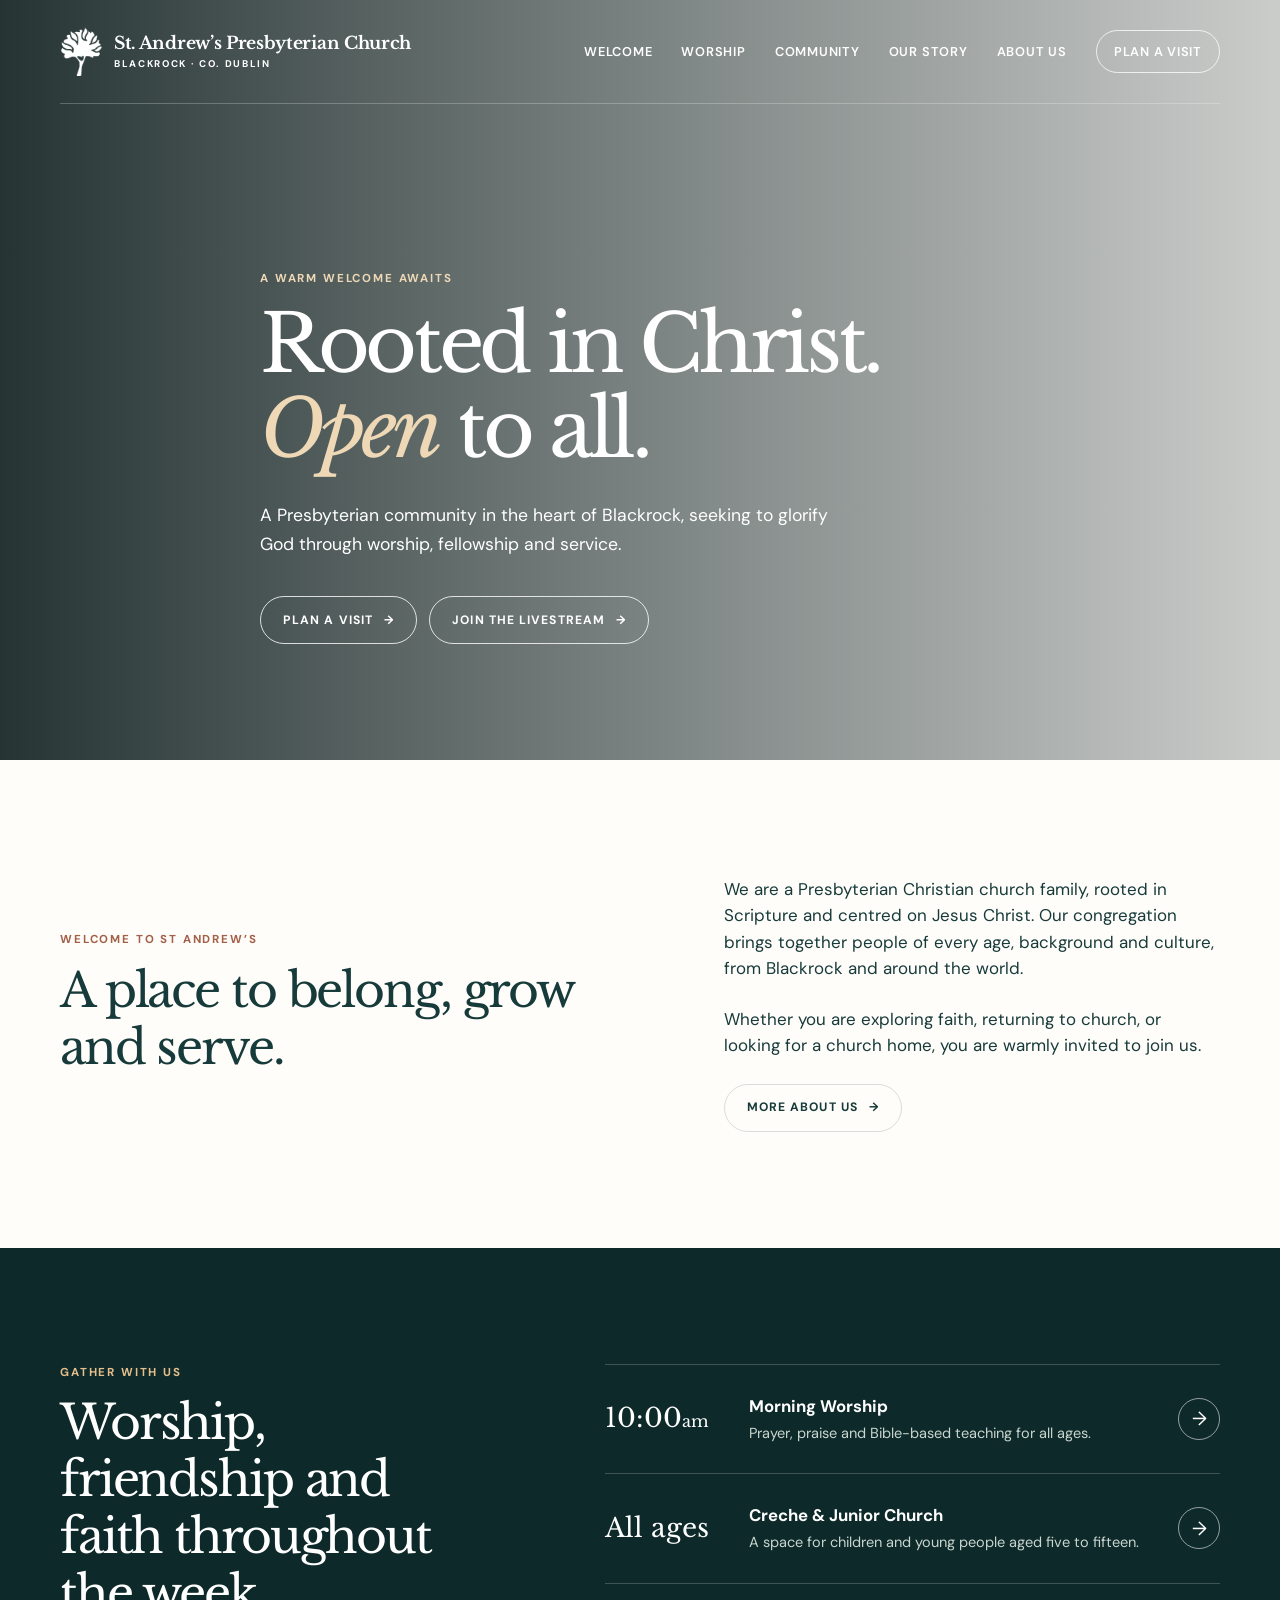
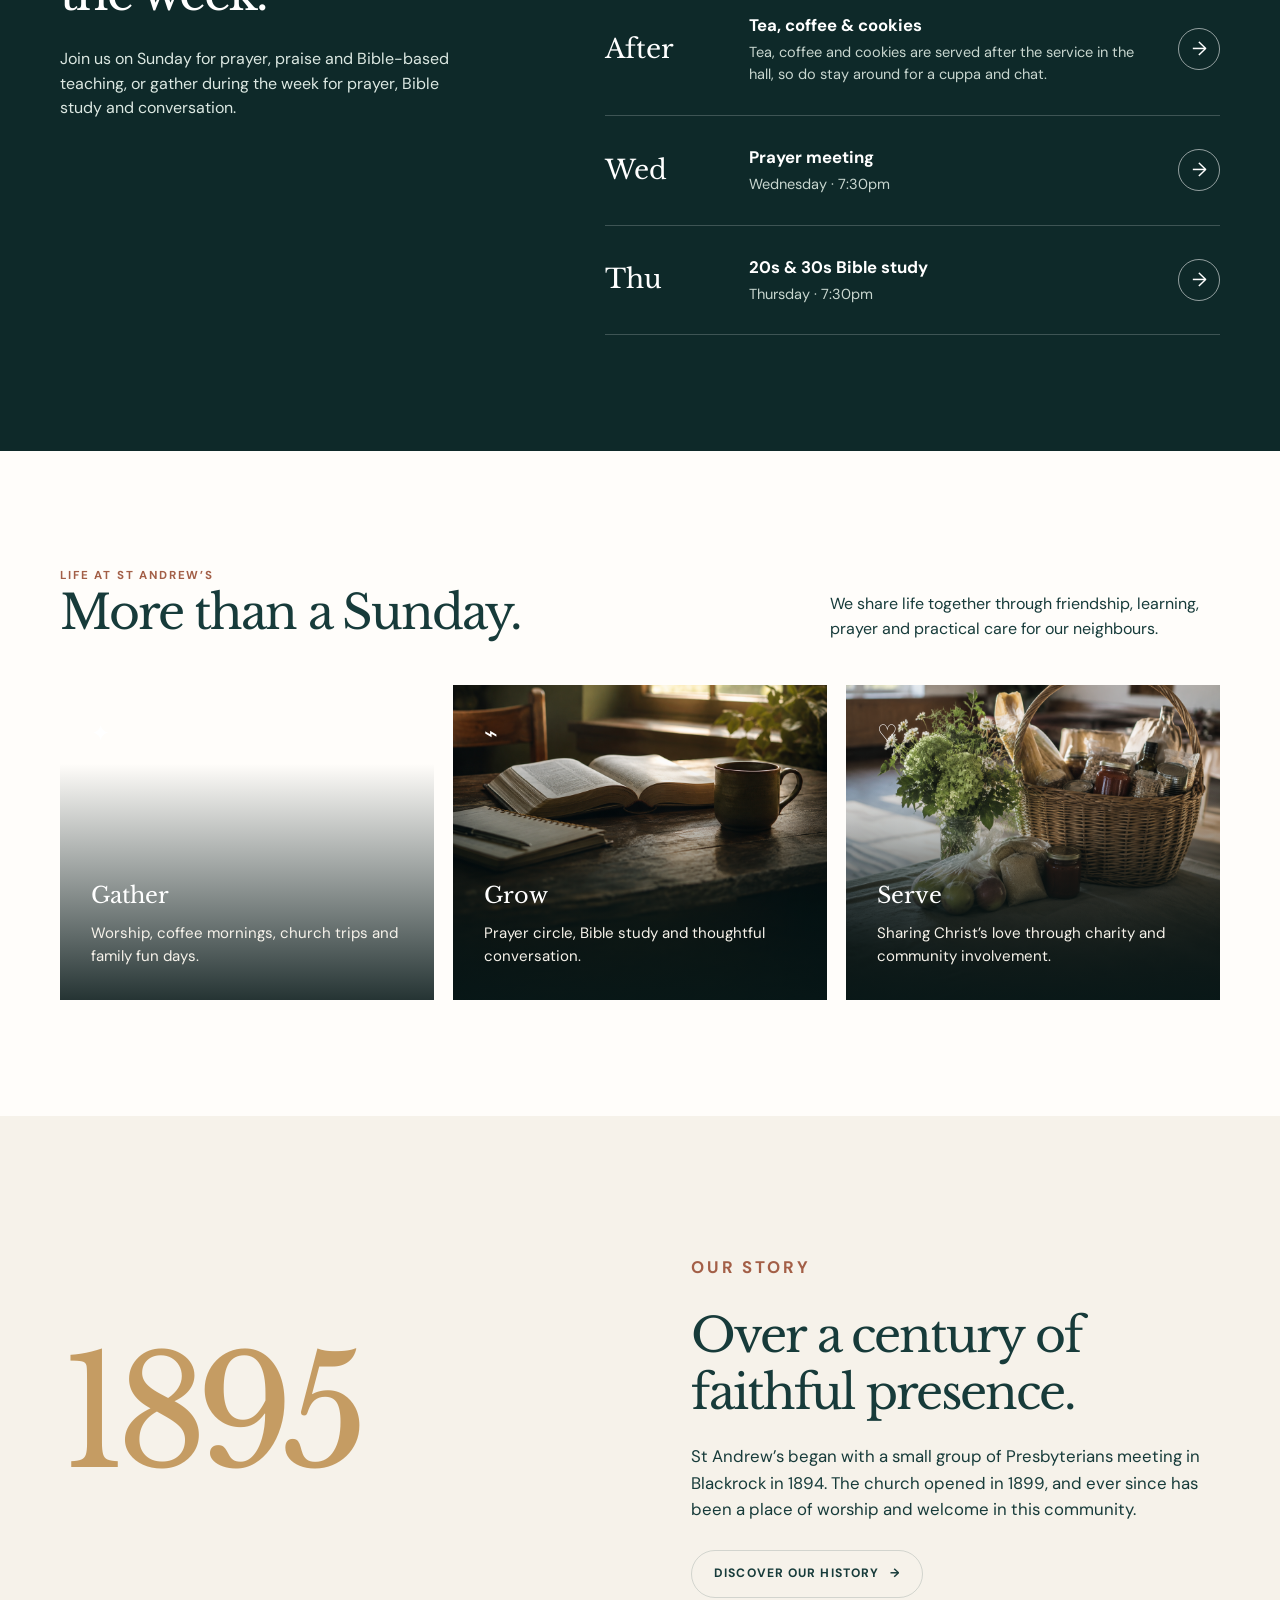
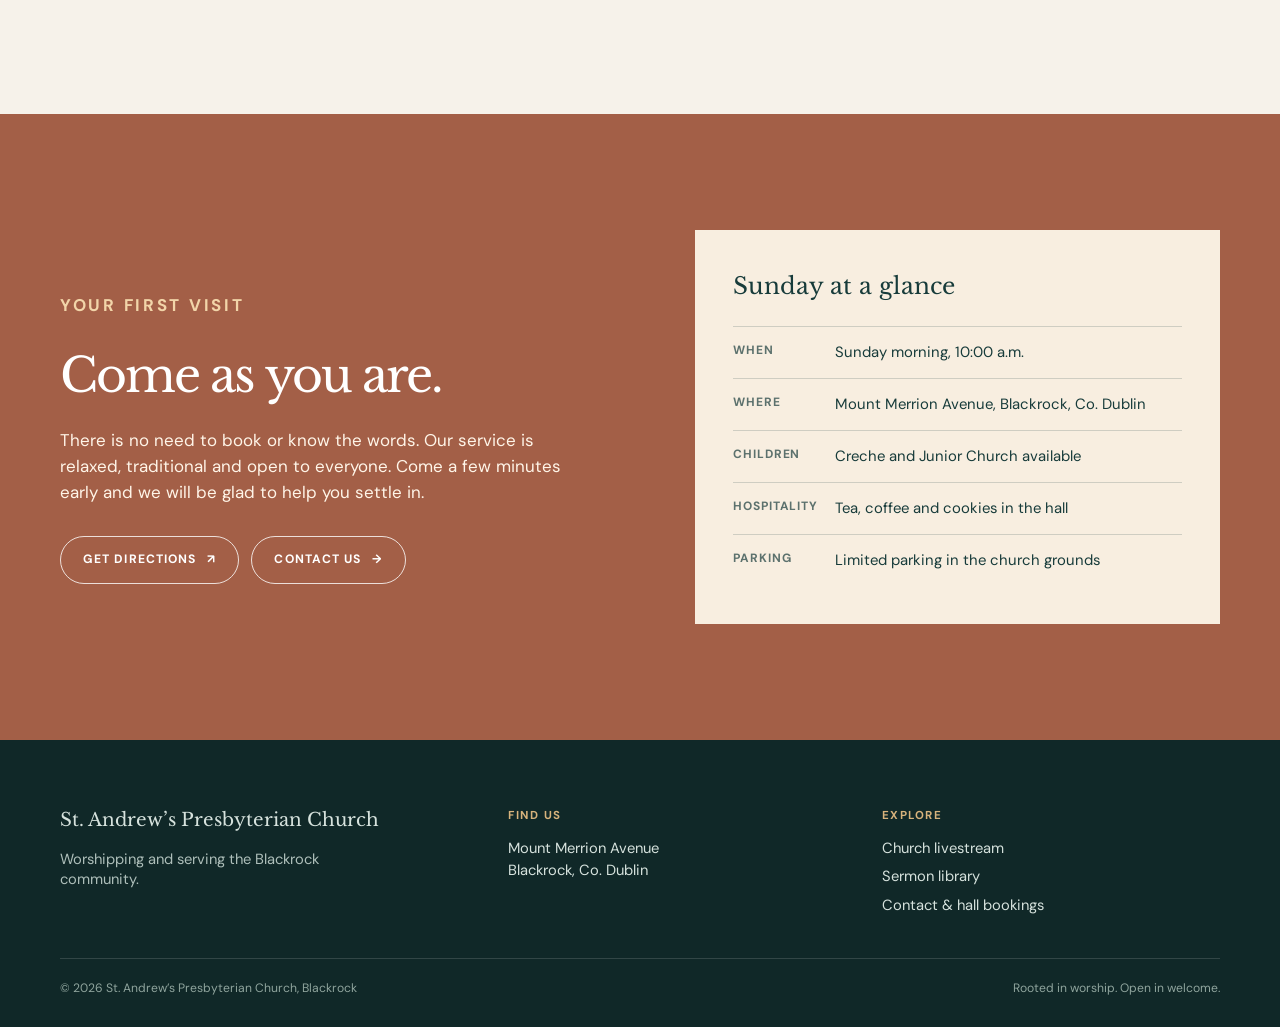
==== commit 43c6c3a4: "Refine weekly gathering and hospitality copy" ====
--- a/index.html
+++ b/index.html
@@ -129,7 +129,7 @@
 
       <section class="section worship" id="worship">
         <div class="shell worship-grid">
-          <div><p class="eyebrow">Gather with us</p><h2>Worship at the heart of our community.</h2><p class="worship-lead">A traditional service of prayer and praise with contemporary Bible-based preaching. Creche and Junior Church are available during the service.</p></div>
+          <div><p class="eyebrow">Gather with us</p><h2>Worship, friendship and faith throughout the week.</h2><p class="worship-lead">Join us on Sunday for prayer, praise and Bible-based teaching, or gather during the week for prayer, Bible study and conversation.</p></div>
           <div>
             <div class="service-card"><div class="service-time">10:00<small style="font-size:.62em">am</small></div><div><h3>Morning Worship</h3><p>Prayer, praise and Bible-based teaching for all ages.</p></div><a class="round-arrow" href="#visit" aria-label="Plan your Sunday visit">→</a></div>
             <div class="service-card"><div class="service-time">All ages</div><div><h3>Creche & Junior Church</h3><p>A space for children and young people aged five to fifteen.</p></div><a class="round-arrow" href="#visit" aria-label="Find out more about our Sunday service">→</a></div>
@@ -148,7 +148,7 @@
 
       <section class="section history" id="history"><div class="shell history-grid"><div class="year">1895</div><div><p class="eyebrow">Our story</p><h2>Over a century of faithful presence.</h2><p>St Andrew’s began with a small group of Presbyterians meeting in Blackrock in 1894. The church opened in 1899, and ever since has been a place of worship and welcome in this community.</p><a class="button button-plain" href="history/">Discover our history <span>→</span></a></div></div></section>
 
-      <section class="section visit" id="visit"><div class="shell visit-grid"><div><p class="eyebrow">Your first visit</p><h2>Come as you are.</h2><p>There is no need to book or know the words. Our service is relaxed, traditional and open to everyone. Come a few minutes early and we will be glad to help you settle in.</p><div class="button-row"><a class="button button-light" href="https://maps.google.com/?q=St+Andrews+Presbyterian+Church+Mount+Merrion+Avenue+Blackrock" target="_blank" rel="noreferrer">Get directions <span>↗</span></a><a class="button button-light" href="https://standrewschurchblackrock.ie/contact-us/" target="_blank" rel="noreferrer">Contact us <span>→</span></a></div></div><aside class="visit-panel"><h3>Sunday at a glance</h3><dl><div><dt>When</dt><dd>Sunday morning, 10:00 a.m.</dd></div><div><dt>Where</dt><dd>Mount Merrion Avenue, Blackrock, Co. Dublin</dd></div><div><dt>Children</dt><dd>Creche and Junior Church available</dd></div><div><dt>After service</dt><dd>Tea, coffee and cookies in the hall</dd></div><div><dt>Parking</dt><dd>Limited parking in the church grounds</dd></div></dl></aside></div></section>
+      <section class="section visit" id="visit"><div class="shell visit-grid"><div><p class="eyebrow">Your first visit</p><h2>Come as you are.</h2><p>There is no need to book or know the words. Our service is relaxed, traditional and open to everyone. Come a few minutes early and we will be glad to help you settle in.</p><div class="button-row"><a class="button button-light" href="https://maps.google.com/?q=St+Andrews+Presbyterian+Church+Mount+Merrion+Avenue+Blackrock" target="_blank" rel="noreferrer">Get directions <span>↗</span></a><a class="button button-light" href="https://standrewschurchblackrock.ie/contact-us/" target="_blank" rel="noreferrer">Contact us <span>→</span></a></div></div><aside class="visit-panel"><h3>Sunday at a glance</h3><dl><div><dt>When</dt><dd>Sunday morning, 10:00 a.m.</dd></div><div><dt>Where</dt><dd>Mount Merrion Avenue, Blackrock, Co. Dublin</dd></div><div><dt>Children</dt><dd>Creche and Junior Church available</dd></div><div><dt>Hospitality</dt><dd>Tea, coffee and cookies in the hall</dd></div><div><dt>Parking</dt><dd>Limited parking in the church grounds</dd></div></dl></aside></div></section>
     </main>
 
     <footer><div class="shell footer-grid"><div class="footer-brand">St. Andrew’s Presbyterian Church<p>Worshipping and serving the Blackrock community.</p></div><div><p class="footer-title">Find us</p><a href="https://maps.google.com/?q=St+Andrews+Presbyterian+Church+Mount+Merrion+Avenue+Blackrock" target="_blank" rel="noreferrer">Mount Merrion Avenue<br>Blackrock, Co. Dublin</a></div><div><p class="footer-title">Explore</p><a href="livestream/">Church livestream</a><a href="https://standrewschurchblackrock.ie/sermon-library-2/" target="_blank" rel="noreferrer">Sermon library</a><a href="https://standrewschurchblackrock.ie/contact-us/" target="_blank" rel="noreferrer">Contact & hall bookings</a></div></div><div class="shell footer-bottom"><span>© <span id="year"></span> St. Andrew’s Presbyterian Church, Blackrock</span><span>Rooted in worship. Open in welcome.</span></div></footer>
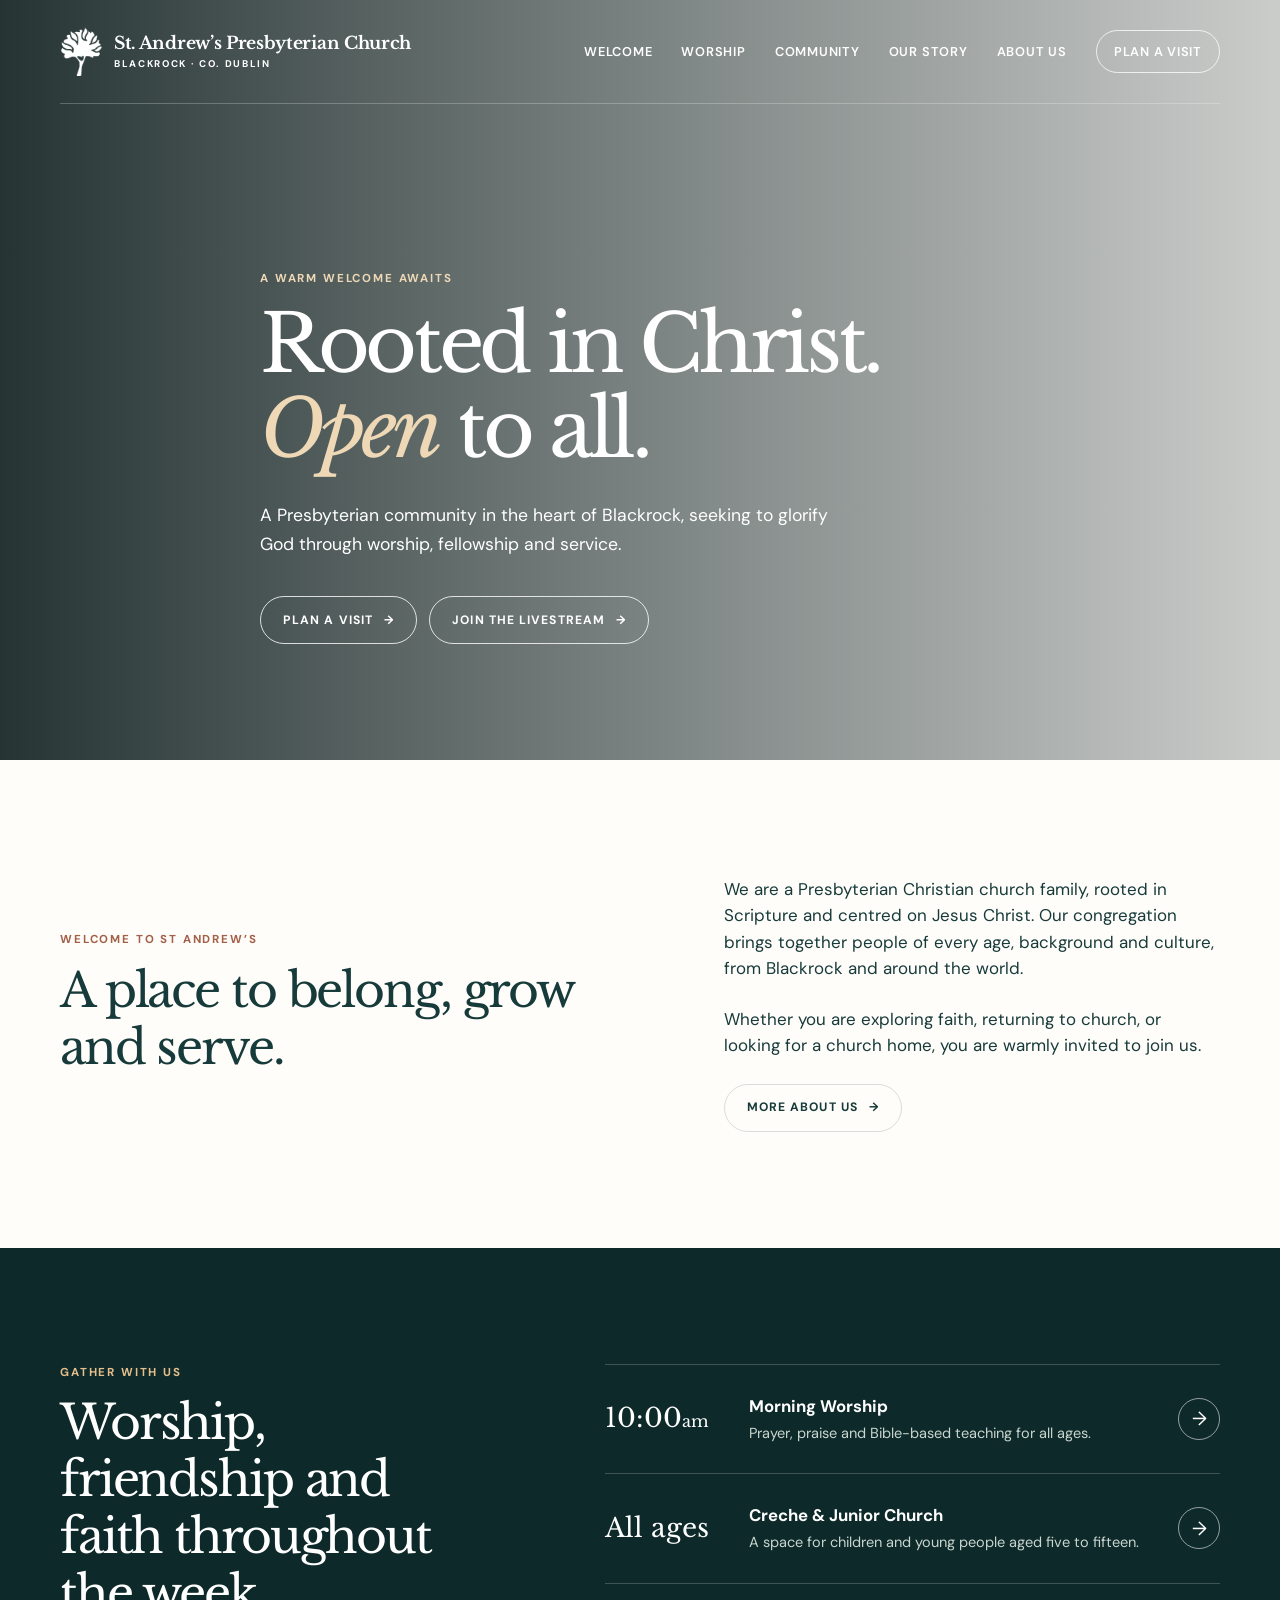
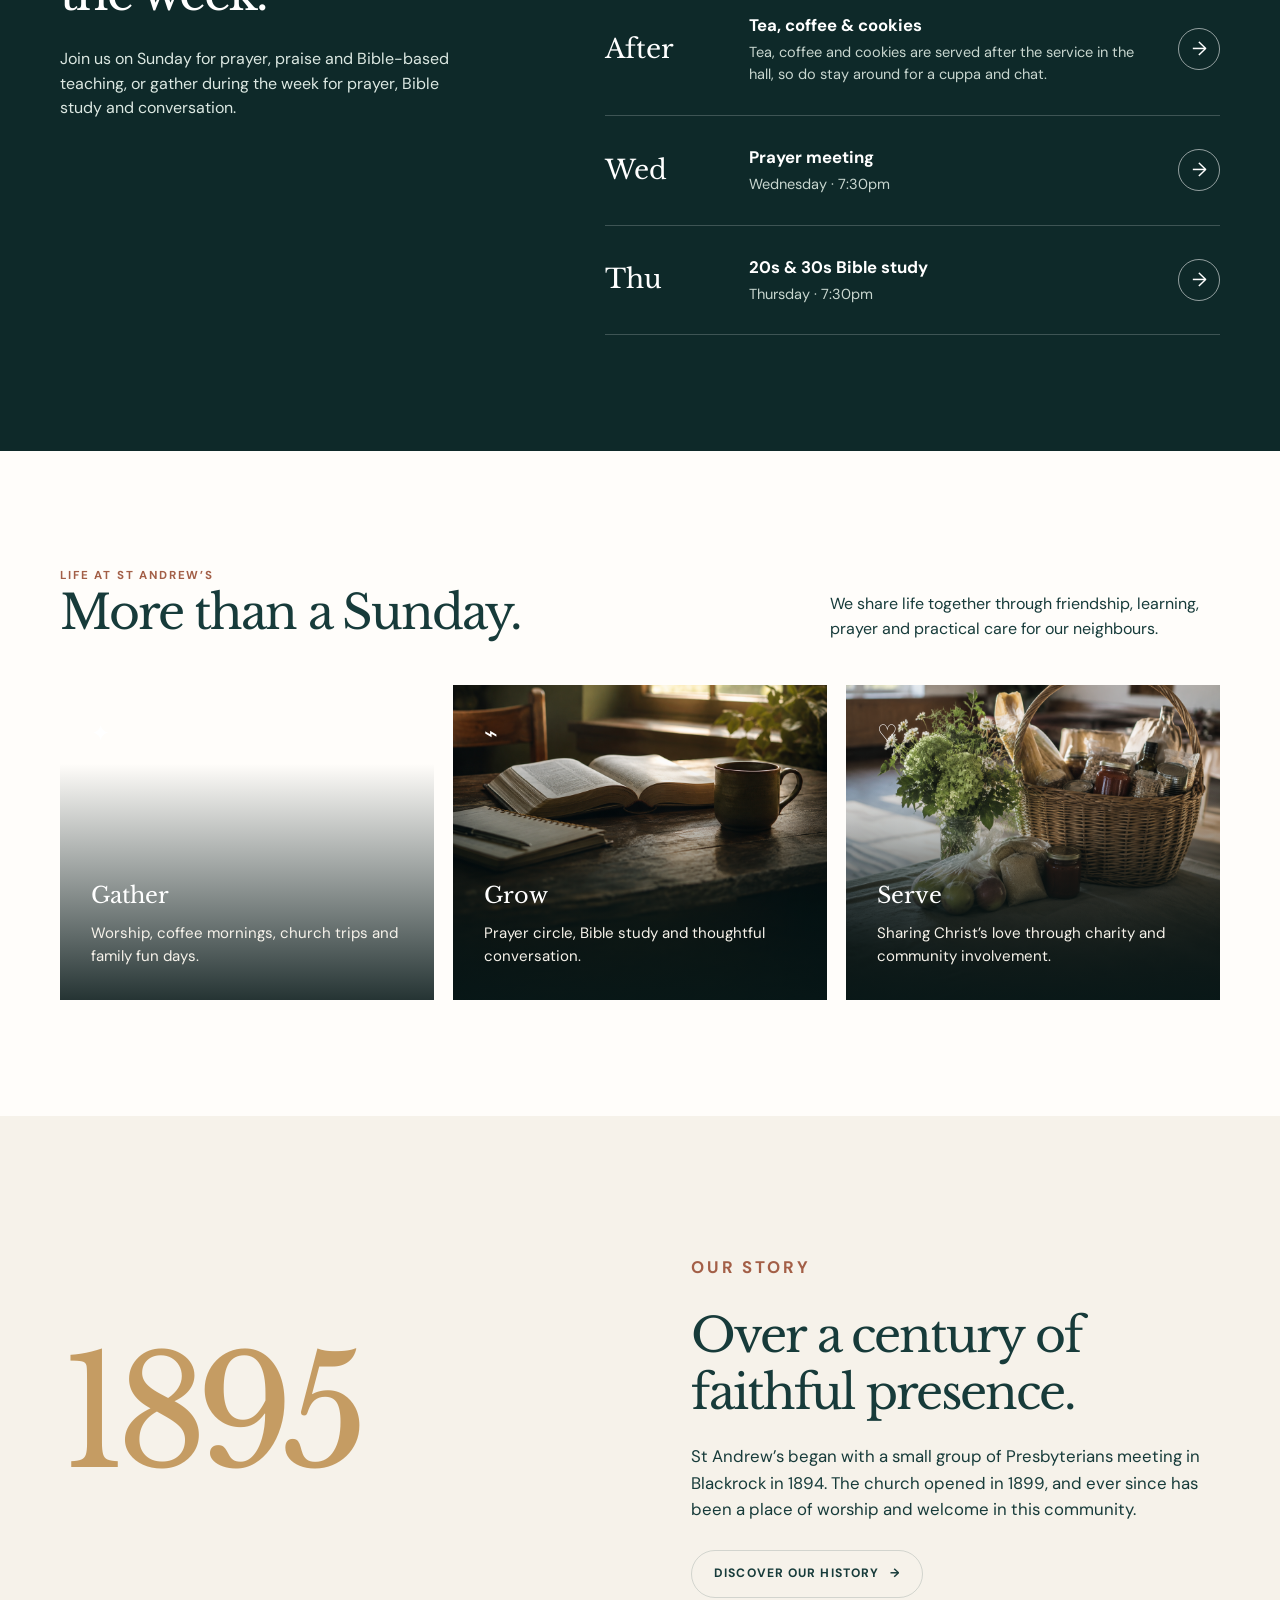
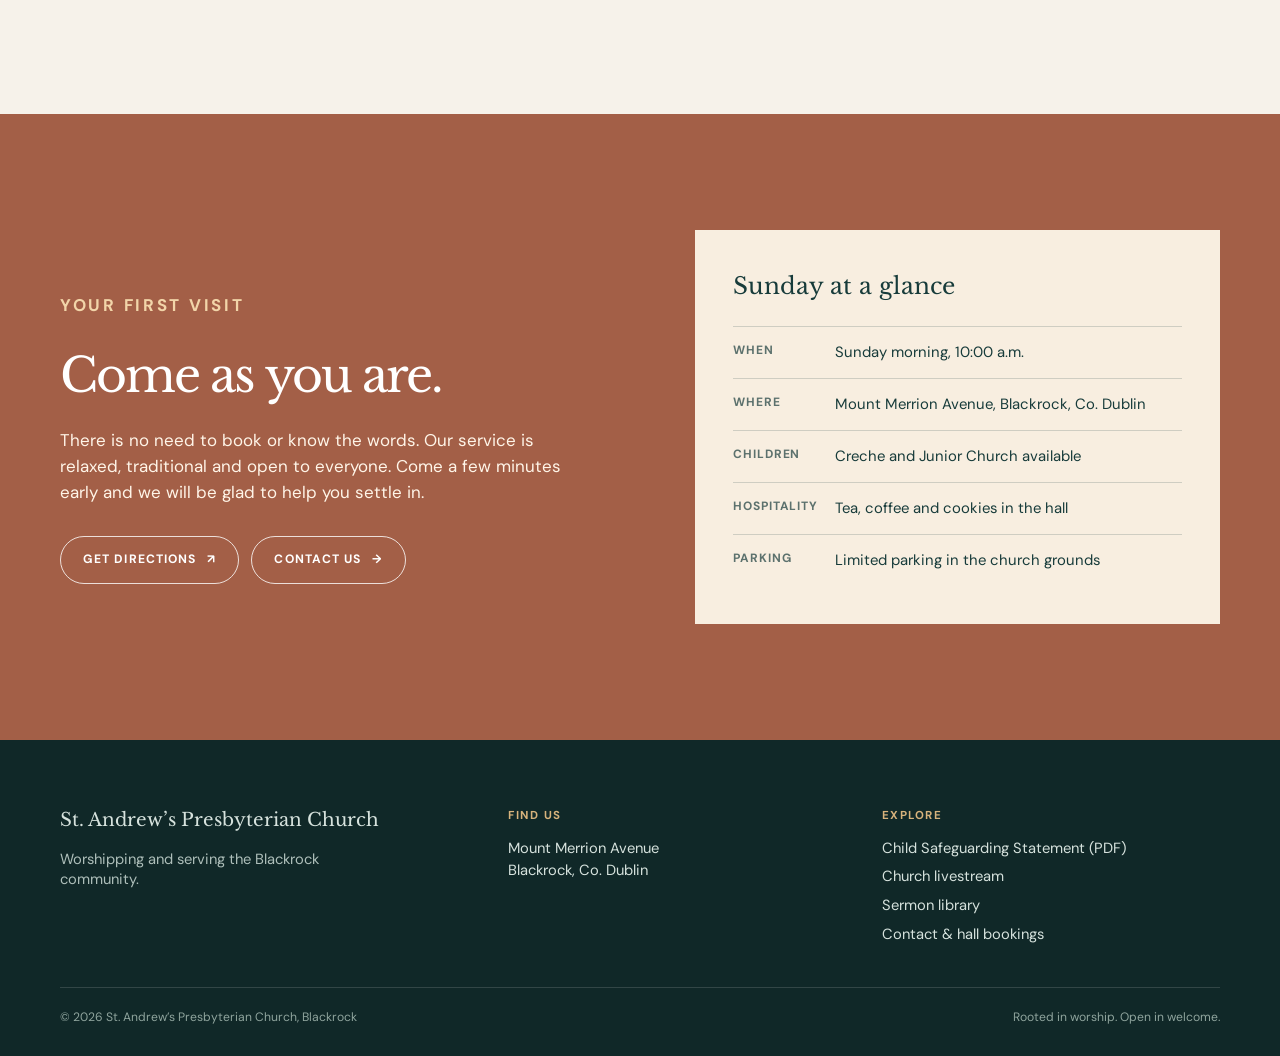
==== commit 0cb90ae5: "Add church child safeguarding statement" ====
--- a/index.html
+++ b/index.html
@@ -151,7 +151,7 @@
       <section class="section visit" id="visit"><div class="shell visit-grid"><div><p class="eyebrow">Your first visit</p><h2>Come as you are.</h2><p>There is no need to book or know the words. Our service is relaxed, traditional and open to everyone. Come a few minutes early and we will be glad to help you settle in.</p><div class="button-row"><a class="button button-light" href="https://maps.google.com/?q=St+Andrews+Presbyterian+Church+Mount+Merrion+Avenue+Blackrock" target="_blank" rel="noreferrer">Get directions <span>↗</span></a><a class="button button-light" href="https://standrewschurchblackrock.ie/contact-us/" target="_blank" rel="noreferrer">Contact us <span>→</span></a></div></div><aside class="visit-panel"><h3>Sunday at a glance</h3><dl><div><dt>When</dt><dd>Sunday morning, 10:00 a.m.</dd></div><div><dt>Where</dt><dd>Mount Merrion Avenue, Blackrock, Co. Dublin</dd></div><div><dt>Children</dt><dd>Creche and Junior Church available</dd></div><div><dt>Hospitality</dt><dd>Tea, coffee and cookies in the hall</dd></div><div><dt>Parking</dt><dd>Limited parking in the church grounds</dd></div></dl></aside></div></section>
     </main>
 
-    <footer><div class="shell footer-grid"><div class="footer-brand">St. Andrew’s Presbyterian Church<p>Worshipping and serving the Blackrock community.</p></div><div><p class="footer-title">Find us</p><a href="https://maps.google.com/?q=St+Andrews+Presbyterian+Church+Mount+Merrion+Avenue+Blackrock" target="_blank" rel="noreferrer">Mount Merrion Avenue<br>Blackrock, Co. Dublin</a></div><div><p class="footer-title">Explore</p><a href="livestream/">Church livestream</a><a href="https://standrewschurchblackrock.ie/sermon-library-2/" target="_blank" rel="noreferrer">Sermon library</a><a href="https://standrewschurchblackrock.ie/contact-us/" target="_blank" rel="noreferrer">Contact & hall bookings</a></div></div><div class="shell footer-bottom"><span>© <span id="year"></span> St. Andrew’s Presbyterian Church, Blackrock</span><span>Rooted in worship. Open in welcome.</span></div></footer>
+    <footer><div class="shell footer-grid"><div class="footer-brand">St. Andrew’s Presbyterian Church<p>Worshipping and serving the Blackrock community.</p></div><div><p class="footer-title">Find us</p><a href="https://maps.google.com/?q=St+Andrews+Presbyterian+Church+Mount+Merrion+Avenue+Blackrock" target="_blank" rel="noreferrer">Mount Merrion Avenue<br>Blackrock, Co. Dublin</a></div><div><p class="footer-title">Explore</p><a href="public-assets/child-safeguarding-statement.pdf">Child Safeguarding Statement (PDF)</a><a href="livestream/">Church livestream</a><a href="https://standrewschurchblackrock.ie/sermon-library-2/" target="_blank" rel="noreferrer">Sermon library</a><a href="https://standrewschurchblackrock.ie/contact-us/" target="_blank" rel="noreferrer">Contact & hall bookings</a></div></div><div class="shell footer-bottom"><span>© <span id="year"></span> St. Andrew’s Presbyterian Church, Blackrock</span><span>Rooted in worship. Open in welcome.</span></div></footer>
     <script>
       const menuButton = document.querySelector('.menu-button'); const nav = document.querySelector('.nav');
       menuButton.addEventListener('click', () => { const open = nav.classList.toggle('open'); menuButton.setAttribute('aria-expanded', open); menuButton.textContent = open ? 'Close' : 'Menu'; });
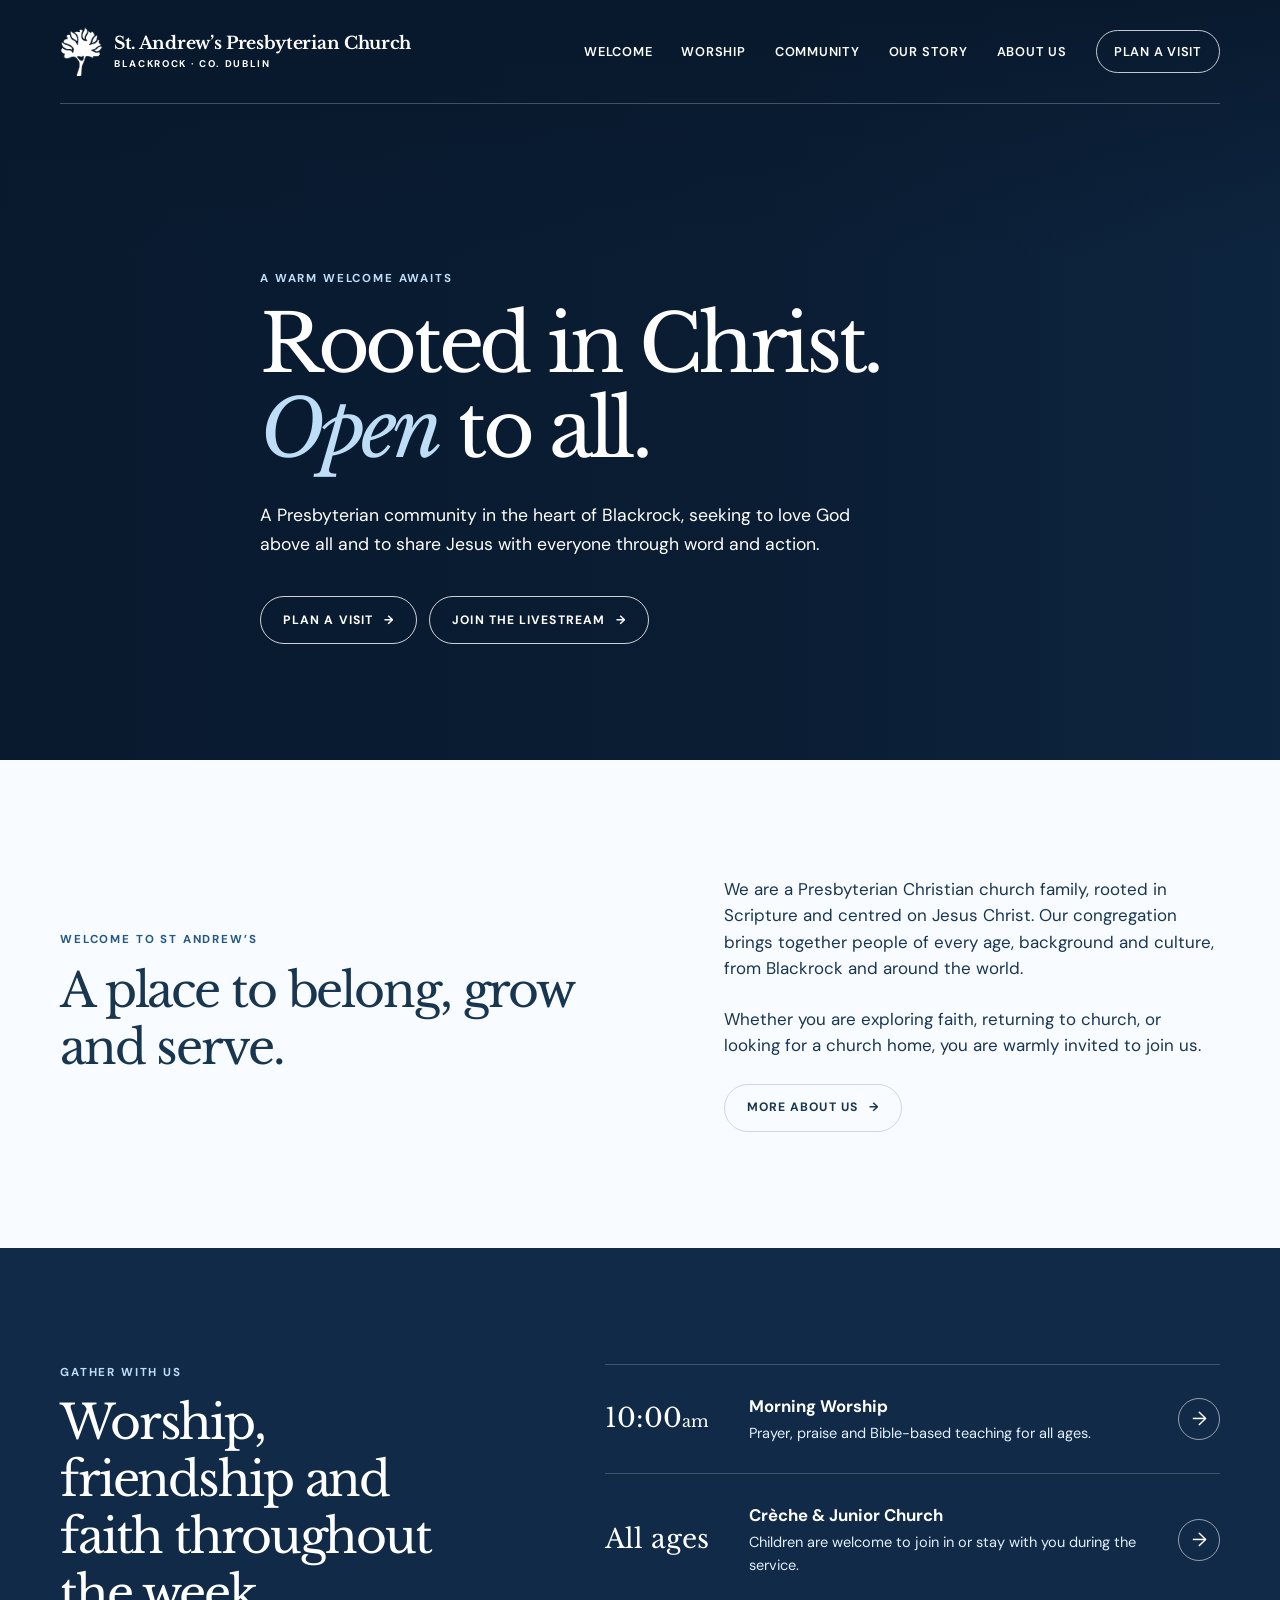
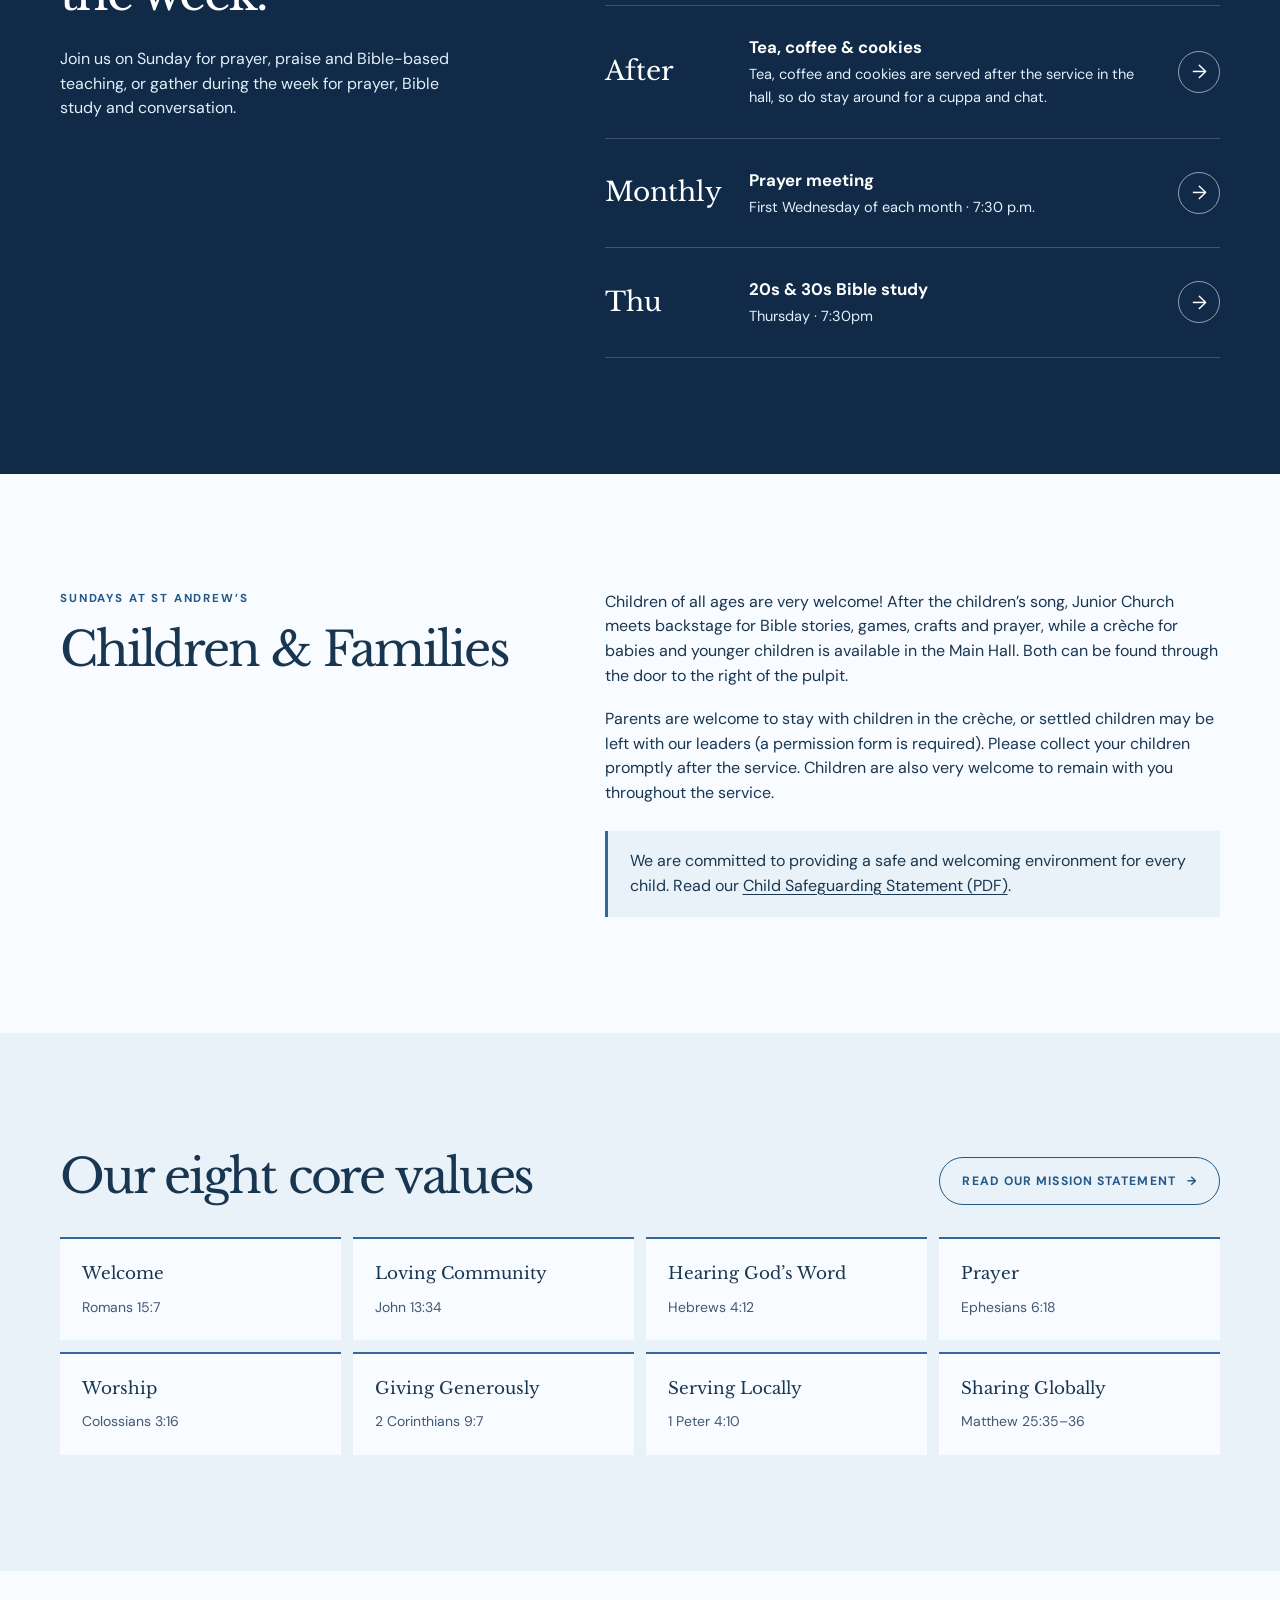
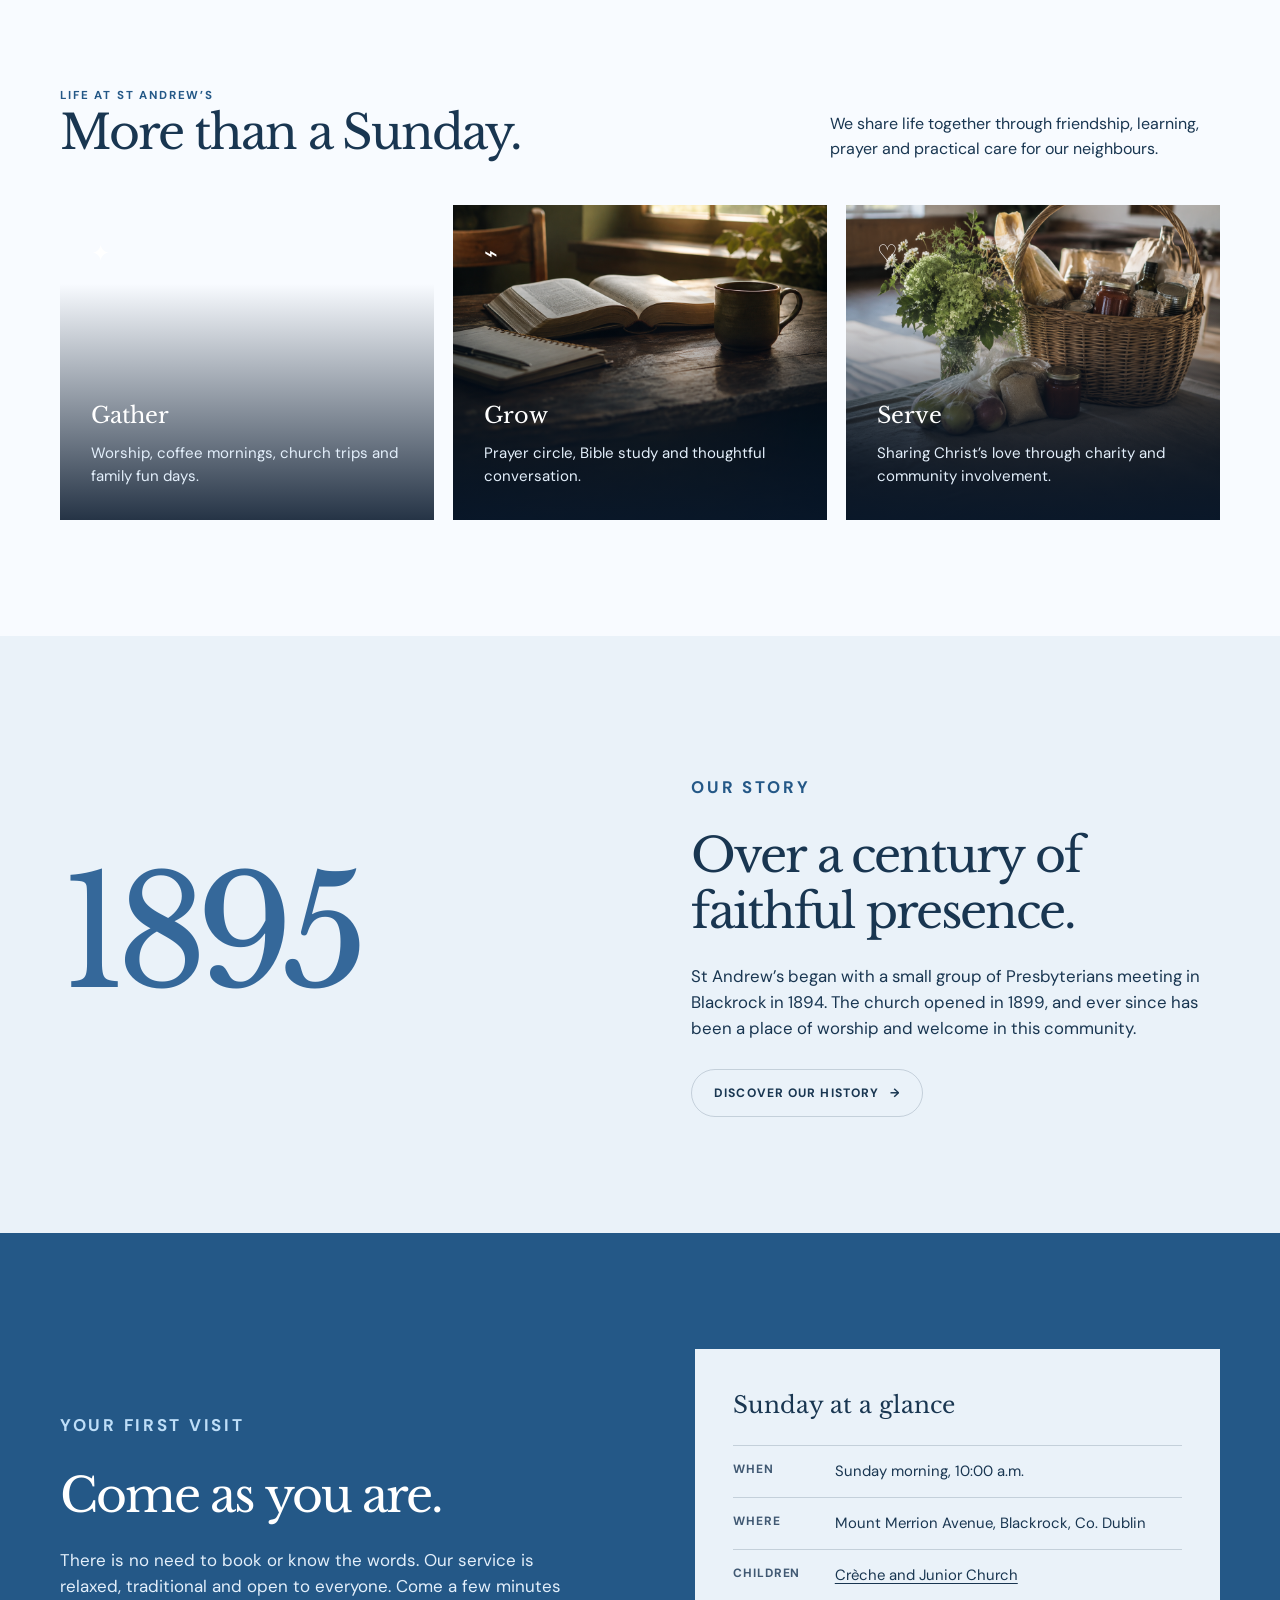
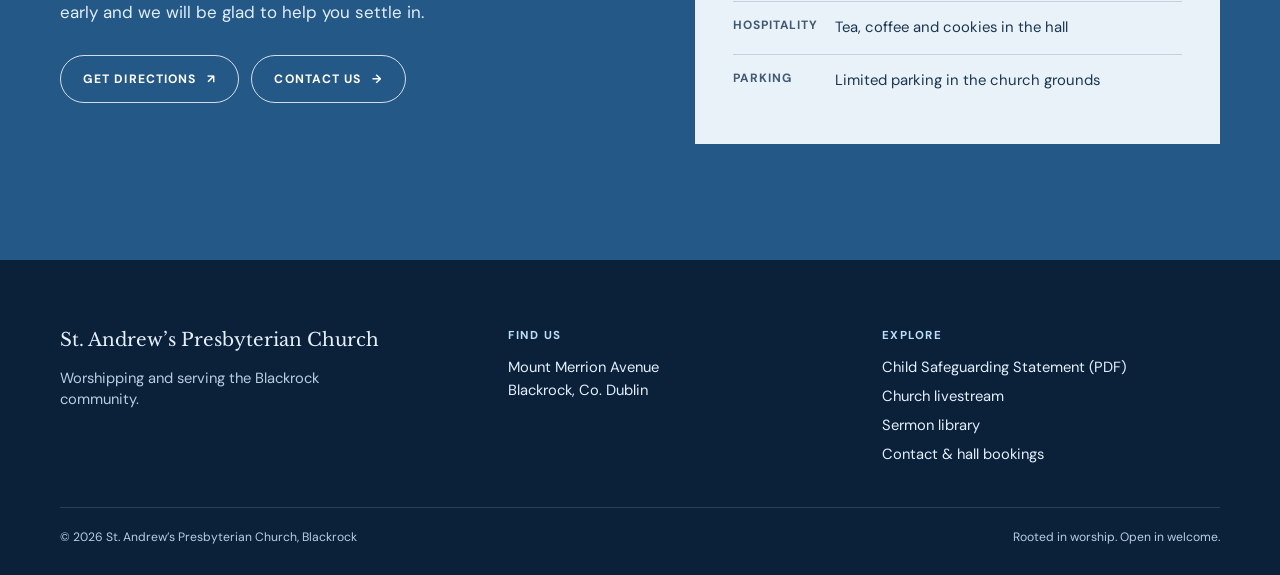
==== commit a083eebb: "Refresh church mission, family information and blue palette" ====
--- a/index.html
+++ b/index.html
@@ -4,18 +4,18 @@
     <meta charset="UTF-8" />
     <meta name="viewport" content="width=device-width, initial-scale=1.0" />
     <meta name="description" content="St. Andrew's Presbyterian Church, Blackrock — worship, fellowship and service in the heart of Blackrock, County Dublin." />
-    <meta name="theme-color" content="#173b3a" />
+    <meta name="theme-color" content="#102a47" />
     <title>St. Andrew’s Presbyterian Church | Blackrock</title>
     <link rel="preconnect" href="https://fonts.googleapis.com" />
     <link rel="preconnect" href="https://fonts.gstatic.com" crossorigin />
     <link href="https://fonts.googleapis.com/css2?family=DM+Sans:wght@400;500;600;700&family=Libre+Baskerville:ital,wght@0,400;0,700;1,400&display=swap" rel="stylesheet" />
+    <link rel="stylesheet" href="public-assets/theme.css" />
     <style>
-      :root { --ink: #173b3a; --pine: #0e2929; --cream: #f6f2ea; --paper: #fffdfa; --gold: #c59c63; --mist: #dbe7df; --clay: #a35f47; --line: rgba(23,59,58,.16); }
       * { box-sizing: border-box; }
       html { scroll-behavior: smooth; }
       body { margin: 0; color: var(--ink); background: var(--paper); font-family: "DM Sans", sans-serif; line-height: 1.55; }
       a { color: inherit; text-decoration: none; }
-      .eyebrow { margin: 0 0 14px; color: var(--clay); font-size: .72rem; font-weight: 700; letter-spacing: .16em; text-transform: uppercase; }
+      .eyebrow { margin: 0 0 14px; color: var(--blue); font-size: .72rem; font-weight: 700; letter-spacing: .16em; text-transform: uppercase; }
       .shell { width: min(1160px, calc(100% - 48px)); margin-inline: auto; }
       .site-header { position: absolute; z-index: 4; top: 0; width: 100%; color: #fff; }
       .header-inner { display: flex; align-items: center; justify-content: space-between; min-height: 104px; border-bottom: 1px solid rgba(255,255,255,.24); }
@@ -28,18 +28,19 @@
       .nav a:hover { opacity: .68; }
       .nav .nav-cta { padding: 11px 17px; border: 1px solid rgba(255,255,255,.76); border-radius: 99px; }
       .menu-button { display:none; border:0; background:transparent; color:#fff; font:inherit; font-weight:700; letter-spacing:.09em; text-transform:uppercase; cursor:pointer; }
-      .hero { min-height: 760px; color: #fff; display:flex; align-items:flex-end; background: linear-gradient(90deg, rgba(7,24,24,.88) 0%, rgba(7,24,24,.58) 43%, rgba(7,24,24,.21)), url('https://standrewschurchblackrock.ie/wp-content/uploads/2019/11/img_9763.jpg?w=1600') center/cover; }
+      .hero { --hero-edge:.29; min-height: 760px; color: #fff; display:flex; align-items:flex-end; background: linear-gradient(180deg, rgba(var(--hero-rgb),.86), transparent 34%), linear-gradient(90deg, rgba(var(--hero-rgb),.90) 0%, rgba(var(--hero-rgb),.73) 60%, rgba(var(--hero-rgb),var(--hero-edge))), url('https://standrewschurchblackrock.ie/wp-content/uploads/2019/11/img_9763.jpg?w=1600') center/cover var(--navy); }
+      .hero .eyebrow { color:var(--sky); }
       .hero-content { max-width: 760px; padding: 0 0 116px; }
       .hero h1 { max-width: 680px; margin:0; font-family:"Libre Baskerville",serif; font-size: clamp(2.75rem, 6.2vw, 5.5rem); font-weight:400; letter-spacing:-.055em; line-height:1.08; }
-      .hero h1 em { color:#eed8b6; font-weight:400; }
+      .hero h1 em { color:var(--sky); font-weight:400; }
       .hero-copy { max-width:600px; margin:28px 0 37px; font-size:1.1rem; line-height:1.65; }
       .button-row { display:flex; flex-wrap:wrap; gap:12px; }
       .button { display:inline-flex; align-items:center; gap:11px; min-height:48px; padding: 0 22px; border:1px solid var(--ink); border-radius:99px; font-size:.76rem; font-weight:700; letter-spacing:.09em; text-transform:uppercase; transition: transform .2s, background .2s, color .2s; }
       .button:hover { transform: translateY(-2px); }
       .button-light { color:#fff; border-color:rgba(255,255,255,.8); }
-      .button-light:hover { color:var(--pine); background:#fff; }
+      .button-light:hover { color:var(--navy); background:#fff; }
       .button-solid { color:#fff; background:var(--ink); }
-      .button-solid:hover { background:var(--clay); border-color:var(--clay); }
+      .button-solid:hover { background:var(--blue); border-color:var(--blue); }
       .button-plain { border-color:var(--line); }
       .section { padding: 116px 0; }
       .intro { display:grid; grid-template-columns: 1.05fr .95fr; gap: min(9vw, 135px); align-items:center; }
@@ -47,55 +48,71 @@
       .intro-copy p { margin:0 0 25px; font-size:1.06rem; }
       .note { position:relative; overflow:hidden; padding: 43px 40px; color:#fff; background:var(--ink); }
       .note::after { content:""; position:absolute; width:220px; height:220px; right:-75px; bottom:-90px; border:1px solid rgba(255,255,255,.32); border-radius:50%; }
-      .note .eyebrow { color:#d9b47d; }
+      .note .eyebrow { color:var(--sky); }
       .note p { position:relative; z-index:1; margin:0; font-family:"Libre Baskerville",serif; font-size:1.42rem; line-height:1.55; }
-      .note cite { display:block; position:relative; z-index:1; margin-top:27px; color:#d8e3dd; font-style:normal; font-size:.78rem; letter-spacing:.1em; text-transform:uppercase; }
-      .worship { color:#fff; background:var(--pine); }
+      .note cite { display:block; position:relative; z-index:1; margin-top:27px; color:var(--on-navy); font-style:normal; font-size:.78rem; letter-spacing:.1em; text-transform:uppercase; }
+      .worship { color:#fff; background:var(--navy); }
       .worship-grid { display:grid; grid-template-columns: .85fr 1.15fr; gap:90px; align-items:start; }
-      .worship .eyebrow { color:#e4bf8d; }
+      .worship .eyebrow { color:var(--sky); }
       .worship h2 { max-width: 420px; }
-      .worship-lead { max-width:405px; margin:24px 0 0; color:#dce8e2; }
+      .worship-lead { max-width:405px; margin:24px 0 0; color:var(--on-navy); }
       .service-card { display:grid; grid-template-columns: 120px 1fr auto; gap:24px; align-items:center; padding:28px 0; border-top:1px solid rgba(255,255,255,.2); }
       .service-card:last-child { border-bottom:1px solid rgba(255,255,255,.2); }
       .service-time { font-family:"Libre Baskerville",serif; font-size:1.65rem; }
       .service-card h3 { margin:0; font-size:1.05rem; }
-      .service-card p { margin:4px 0 0; color:#c8d6cf; font-size:.91rem; }
+      .service-card p { margin:4px 0 0; color:var(--on-navy); font-size:.91rem; }
       .round-arrow { display:grid; width:42px; height:42px; place-items:center; border:1px solid rgba(255,255,255,.55); border-radius:50%; font-size:1.2rem; }
-      .round-arrow:hover { color:var(--pine); background:#fff; }
+      .round-arrow:hover { color:var(--navy); background:#fff; }
+      .family-grid { display:grid; grid-template-columns:minmax(0,.85fr) minmax(0,1.15fr); gap:clamp(28px,7vw,90px); }
+      .family-copy { max-width:65ch; }
+      .family-copy p { margin:0 0 18px; }
+      .family-copy p:last-child { margin-bottom:0; }
+      .safeguarding-note { margin-top:25px; padding:18px 22px; border-left:3px solid var(--blue-accent); background:var(--surface); }
+      .text-link { text-decoration:underline; text-underline-offset:.18em; }
+      .values { background:var(--surface); }
+      .values-heading { display:flex; flex-wrap:wrap; align-items:end; justify-content:space-between; gap:22px; margin-bottom:32px; }
+      .values-link { border-color:var(--blue); color:var(--blue); }
+      .values-link:hover { color:#fff; background:var(--blue); }
+      .values-grid { display:grid; grid-template-columns:repeat(4,minmax(0,1fr)); gap:12px; padding:0; margin:0; list-style:none; }
+      .values-grid li { padding:22px; border-top:2px solid var(--blue-accent); background:var(--paper); font-family:"Libre Baskerville",serif; font-size:1.05rem; }
+      .values-grid span { display:block; margin-top:9px; color:var(--muted); font-family:"DM Sans",sans-serif; font-size:.875rem; }
+      @media (max-width:820px) { .family-grid { grid-template-columns:1fr; } .values-grid { grid-template-columns:repeat(2,minmax(0,1fr)); } .hero { --hero-edge:.68; } }
+      @media (max-width:400px) { .values-grid li { padding:15px; } }
+      @media (max-width:350px) { .values-grid { grid-template-columns:1fr; } }
       .life-heading { display:flex; justify-content:space-between; align-items:end; gap:30px; margin-bottom:43px; }
       .life-heading p { max-width:390px; margin:0; }
       .cards { display:grid; grid-template-columns:repeat(3,1fr); gap:19px; }
-      .card { min-height:315px; padding:31px; display:flex; flex-direction:column; justify-content:end; color:#fff; background:linear-gradient(180deg,transparent 25%,rgba(7,24,24,.88)), var(--card) center/cover; }
+      .card { min-height:315px; padding:31px; display:flex; flex-direction:column; justify-content:end; color:#fff; background:linear-gradient(180deg,transparent 25%,rgba(var(--hero-rgb),.88)), var(--card) center/cover; }
       .card:nth-child(1) { --card: url('https://standrewschurchblackrock.ie/wp-content/uploads/2019/12/cropped-img_5963-2.jpg?w=1100'); }
       .card:nth-child(2) { --card: url('public-assets/grow-bible-study.png'); }
       .card:nth-child(3) { --card: url('public-assets/serve-community-care.png'); }
       .card-icon { margin-bottom:auto; width:42px; font-size:1.45rem; }
       .card h3 { margin:0; font-family:"Libre Baskerville",serif; font-size:1.4rem; font-weight:400; }
-      .card p { margin:9px 0 0; color:#f6f2ea; font-size:.94rem; }
-      .history { background:var(--cream); }
+      .card p { margin:9px 0 0; color:var(--on-navy); font-size:.94rem; }
+      .history { background:var(--surface); }
       .history-grid { display:grid; grid-template-columns:1fr 1fr; gap: max(45px, 8vw); align-items:center; }
-      .year { color:var(--gold); font-family:"Libre Baskerville",serif; font-size:clamp(4.5rem, 12vw, 9.5rem); letter-spacing:-.08em; line-height:.8; }
+      .year { color:var(--blue-accent); font-family:"Libre Baskerville",serif; font-size:clamp(4.5rem, 12vw, 9.5rem); letter-spacing:-.08em; line-height:.8; }
       .history p { margin: 22px 0 28px; max-width:550px; font-size:1.05rem; }
-      .visit { overflow:hidden; color:#fff; background: var(--clay); }
+      .visit { overflow:hidden; color:#fff; background: var(--blue); }
       .visit-grid { display:grid; grid-template-columns: 1fr .93fr; gap:70px; align-items:center; }
       .visit h2 { max-width:510px; }
-      .visit .eyebrow { color:#f2d5a9; }
-      .visit p { max-width:520px; margin:22px 0 30px; color:#fff5e8; font-size:1.06rem; }
-      .visit-panel { padding:38px; color:var(--ink); background:#f8eee0; }
+      .visit .eyebrow { color:var(--sky); }
+      .visit p { max-width:520px; margin:22px 0 30px; color:var(--on-navy); font-size:1.06rem; }
+      .visit-panel { padding:38px; color:var(--ink); background:var(--surface); }
       .visit-panel h3 { margin: 0 0 22px; font-family:"Libre Baskerville",serif; font-size:1.45rem; font-weight:400; }
       .visit-panel dl { margin:0; }
-      .visit-panel div { display:grid; grid-template-columns: 90px 1fr; gap:12px; padding:14px 0; border-top:1px solid rgba(23,59,58,.18); }
-      .visit-panel dt { color:#5c716d; font-size:.75rem; font-weight:700; letter-spacing:.08em; text-transform:uppercase; }
+      .visit-panel div { display:grid; grid-template-columns: 90px 1fr; gap:12px; padding:14px 0; border-top:1px solid var(--line); }
+      .visit-panel dt { color:var(--muted); font-size:.75rem; font-weight:700; letter-spacing:.08em; text-transform:uppercase; }
       .visit-panel dd { margin:0; font-size:.93rem; }
-      footer { color:#d6e2dd; background:#102828; }
+      footer { color:var(--on-navy); background:var(--footer-bg); }
       .footer-grid { display:grid; grid-template-columns: 1.1fr .9fr .9fr; gap:35px; padding:67px 0 35px; }
       .footer-brand { font-family:"Libre Baskerville",serif; font-size:1.15rem; line-height:1.4; }
-      .footer-brand p { max-width:290px; margin:16px 0 0; color:#aebfba; font-family:"DM Sans",sans-serif; font-size:.92rem; }
-      .footer-title { margin:0 0 12px; color:#d7b37c; font-size:.72rem; font-weight:700; letter-spacing:.13em; text-transform:uppercase; }
+      .footer-brand p { max-width:290px; margin:16px 0 0; color:var(--footer-muted); font-family:"DM Sans",sans-serif; font-size:.92rem; }
+      .footer-title { margin:0 0 12px; color:var(--sky); font-size:.72rem; font-weight:700; letter-spacing:.13em; text-transform:uppercase; }
       footer a { display:block; width:max-content; max-width:100%; margin:6px 0; font-size:.92rem; }
       footer a:hover { color:#fff; }
-      .footer-bottom { display:flex; justify-content:space-between; gap:20px; padding:20px 0 29px; border-top:1px solid rgba(255,255,255,.14); color:#8fa49d; font-size:.76rem; }
-      @media (max-width: 820px) { .shell{width:min(100% - 36px, 620px)} .header-inner{min-height:82px}.brand{width:auto;max-width:260px}.brand-mark{width:35px;height:45px}.brand-name{font-size:.88rem;white-space:normal}.nav{display:none;position:absolute;top:82px;left:18px;right:18px;padding:20px;background:#123232;align-items:stretch;gap:15px}.nav.open{display:flex;flex-direction:column}.nav .nav-cta{text-align:center}.menu-button{display:block}.hero{min-height:690px;background-position:57% center}.hero-content{padding-bottom:74px}.hero-copy{font-size:1rem}.section{padding:75px 0}.intro,.worship-grid,.history-grid,.visit-grid{grid-template-columns:1fr;gap:42px}.worship-grid{gap:40px}.cards{grid-template-columns:1fr}.card{min-height:265px}.life-heading{display:block}.life-heading p{margin-top:17px}.service-card{grid-template-columns:95px 1fr auto;gap:13px}.service-time{font-size:1.35rem}.footer-grid{grid-template-columns:1fr 1fr}.footer-brand{grid-column:1/-1}.footer-bottom{flex-direction:column}.year{font-size:6.5rem} }
+      .footer-bottom { display:flex; justify-content:space-between; gap:20px; padding:20px 0 29px; border-top:1px solid rgba(255,255,255,.14); color:var(--footer-muted); font-size:.76rem; }
+      @media (max-width: 820px) { .shell{width:min(100% - 36px, 620px)} .header-inner{min-height:82px}.brand{width:auto;max-width:260px}.brand-mark{width:35px;height:45px}.brand-name{font-size:.88rem;white-space:normal}.nav{display:none;position:absolute;top:82px;left:18px;right:18px;padding:20px;background:var(--navy);align-items:stretch;gap:15px}.nav.open{display:flex;flex-direction:column}.nav .nav-cta{text-align:center}.menu-button{display:block}.hero{min-height:690px;background-position:57% center}.hero-content{padding-bottom:74px}.hero-copy{font-size:1rem}.section{padding:75px 0}.intro,.worship-grid,.history-grid,.visit-grid{grid-template-columns:1fr;gap:42px}.worship-grid{gap:40px}.cards{grid-template-columns:1fr}.card{min-height:265px}.life-heading{display:block}.life-heading p{margin-top:17px}.service-card{grid-template-columns:95px 1fr auto;gap:13px}.service-time{font-size:1.35rem}.footer-grid{grid-template-columns:1fr 1fr}.footer-brand{grid-column:1/-1}.footer-bottom{flex-direction:column}.year{font-size:6.5rem} }
       @media (max-width: 440px) { .brand-name small{font-size:.53rem}.hero h1{font-size:2.55rem}.button{padding:0 17px}.service-card{grid-template-columns:1fr auto}.service-time{grid-column:1/-1}.visit-panel{padding:28px 23px}.visit-panel div{grid-template-columns:1fr;gap:3px}.footer-grid{grid-template-columns:1fr} }
     </style>
   </head>
@@ -113,9 +130,9 @@
     <main id="top">
       <section class="hero" aria-label="St Andrew's Church exterior">
         <div class="shell hero-content">
-          <p class="eyebrow" style="color:#eed8b6">A warm welcome awaits</p>
+          <p class="eyebrow">A warm welcome awaits</p>
           <h1>Rooted in Christ.<br><em>Open</em> to all.</h1>
-          <p class="hero-copy">A Presbyterian community in the heart of Blackrock, seeking to glorify God through worship, fellowship and service.</p>
+          <p class="hero-copy">A Presbyterian community in the heart of Blackrock, seeking to love God above all and to share Jesus with everyone through word and action.</p>
           <div class="button-row"><a class="button button-light" href="#visit">Plan a visit <span>→</span></a><a class="button button-light" href="livestream/">Join the livestream <span>→</span></a></div>
         </div>
       </section>
@@ -123,7 +140,7 @@
       <section class="section" id="welcome">
         <div class="shell intro">
           <div><p class="eyebrow">Welcome to St Andrew’s</p><h2>A place to belong, grow and serve.</h2></div>
-          <div class="intro-copy"><p>We are a Presbyterian Christian church family, rooted in Scripture and centred on Jesus Christ. Our congregation brings together people of every age, background and culture, from Blackrock and around the world.</p><p>Whether you are exploring faith, returning to church, or looking for a church home, you are warmly invited to join us.</p><a class="button button-plain" href="https://standrewschurchblackrock.ie/about-us/" target="_blank" rel="noreferrer">More about us <span>→</span></a></div>
+          <div class="intro-copy"><p>We are a Presbyterian Christian church family, rooted in Scripture and centred on Jesus Christ. Our congregation brings together people of every age, background and culture, from Blackrock and around the world.</p><p>Whether you are exploring faith, returning to church, or looking for a church home, you are warmly invited to join us.</p><a class="button button-plain" href="about/">More about us <span>→</span></a></div>
         </div>
       </section>
 
@@ -132,11 +149,46 @@
           <div><p class="eyebrow">Gather with us</p><h2>Worship, friendship and faith throughout the week.</h2><p class="worship-lead">Join us on Sunday for prayer, praise and Bible-based teaching, or gather during the week for prayer, Bible study and conversation.</p></div>
           <div>
             <div class="service-card"><div class="service-time">10:00<small style="font-size:.62em">am</small></div><div><h3>Morning Worship</h3><p>Prayer, praise and Bible-based teaching for all ages.</p></div><a class="round-arrow" href="#visit" aria-label="Plan your Sunday visit">→</a></div>
-            <div class="service-card"><div class="service-time">All ages</div><div><h3>Creche & Junior Church</h3><p>A space for children and young people aged five to fifteen.</p></div><a class="round-arrow" href="#visit" aria-label="Find out more about our Sunday service">→</a></div>
+            <div class="service-card"><div class="service-time">All ages</div><div><h3>Crèche &amp; Junior Church</h3><p>Children are welcome to join in or stay with you during the service.</p></div><a class="round-arrow" href="#children" aria-label="Read about the crèche and Junior Church">→</a></div>
             <div class="service-card"><div class="service-time">After</div><div><h3>Tea, coffee & cookies</h3><p>Tea, coffee and cookies are served after the service in the hall, so do stay around for a cuppa and chat.</p></div><a class="round-arrow" href="#visit" aria-label="Plan a visit to St Andrew's">→</a></div>
-            <div class="service-card"><div class="service-time">Wed</div><div><h3>Prayer meeting</h3><p>Wednesday · 7:30pm</p></div><a class="round-arrow" href="#visit" aria-label="Plan a visit to the Wednesday prayer meeting">→</a></div>
+            <div class="service-card"><div class="service-time">Monthly</div><div><h3>Prayer meeting</h3><p>First Wednesday of each month · <time datetime="19:30">7:30 p.m.</time></p></div><a class="round-arrow" href="#visit" aria-label="Plan a visit to the monthly prayer meeting">→</a></div>
             <div class="service-card"><div class="service-time">Thu</div><div><h3>20s &amp; 30s Bible study</h3><p>Thursday · 7:30pm</p></div><a class="round-arrow" href="#visit" aria-label="Plan a visit to the Thursday Bible study">→</a></div>
           </div>
+        </div>
+      </section>
+
+      <section class="section" id="children" aria-labelledby="children-title">
+        <div class="shell family-grid">
+          <div>
+            <p class="eyebrow">Sundays at St Andrew’s</p>
+            <h2 id="children-title">Children &amp; Families</h2>
+          </div>
+          <div class="family-copy">
+            <p>Children of all ages are very welcome! After the children’s song, Junior Church meets backstage for Bible stories, games, crafts and prayer, while a crèche for babies and younger children is available in the Main Hall. Both can be found through the door to the right of the pulpit.</p>
+            <p>Parents are welcome to stay with children in the crèche, or settled children may be left with our leaders (a permission form is required). Please collect your children promptly after the service. Children are also very welcome to remain with you throughout the service.</p>
+            <div class="safeguarding-note">
+              <p>We are committed to providing a safe and welcoming environment for every child. Read our <a class="text-link" href="public-assets/child-safeguarding-statement.pdf">Child Safeguarding Statement (PDF)</a>.</p>
+            </div>
+          </div>
+        </div>
+      </section>
+
+      <section class="section values" id="values" aria-labelledby="values-title">
+        <div class="shell">
+          <div class="values-heading">
+            <h2 id="values-title">Our eight core values</h2>
+            <a class="button values-link" href="about/#mission">Read our mission statement <span aria-hidden="true">→</span></a>
+          </div>
+          <ul class="values-grid" role="list">
+            <li>Welcome <span>Romans 15:7</span></li>
+            <li>Loving Community <span>John 13:34</span></li>
+            <li>Hearing God’s Word <span>Hebrews 4:12</span></li>
+            <li>Prayer <span>Ephesians 6:18</span></li>
+            <li>Worship <span>Colossians 3:16</span></li>
+            <li>Giving Generously <span>2 Corinthians 9:7</span></li>
+            <li>Serving Locally <span>1 Peter 4:10</span></li>
+            <li>Sharing Globally <span>Matthew 25:35–36</span></li>
+          </ul>
         </div>
       </section>
 
@@ -148,7 +200,7 @@
 
       <section class="section history" id="history"><div class="shell history-grid"><div class="year">1895</div><div><p class="eyebrow">Our story</p><h2>Over a century of faithful presence.</h2><p>St Andrew’s began with a small group of Presbyterians meeting in Blackrock in 1894. The church opened in 1899, and ever since has been a place of worship and welcome in this community.</p><a class="button button-plain" href="history/">Discover our history <span>→</span></a></div></div></section>
 
-      <section class="section visit" id="visit"><div class="shell visit-grid"><div><p class="eyebrow">Your first visit</p><h2>Come as you are.</h2><p>There is no need to book or know the words. Our service is relaxed, traditional and open to everyone. Come a few minutes early and we will be glad to help you settle in.</p><div class="button-row"><a class="button button-light" href="https://maps.google.com/?q=St+Andrews+Presbyterian+Church+Mount+Merrion+Avenue+Blackrock" target="_blank" rel="noreferrer">Get directions <span>↗</span></a><a class="button button-light" href="https://standrewschurchblackrock.ie/contact-us/" target="_blank" rel="noreferrer">Contact us <span>→</span></a></div></div><aside class="visit-panel"><h3>Sunday at a glance</h3><dl><div><dt>When</dt><dd>Sunday morning, 10:00 a.m.</dd></div><div><dt>Where</dt><dd>Mount Merrion Avenue, Blackrock, Co. Dublin</dd></div><div><dt>Children</dt><dd>Creche and Junior Church available</dd></div><div><dt>Hospitality</dt><dd>Tea, coffee and cookies in the hall</dd></div><div><dt>Parking</dt><dd>Limited parking in the church grounds</dd></div></dl></aside></div></section>
+      <section class="section visit" id="visit"><div class="shell visit-grid"><div><p class="eyebrow">Your first visit</p><h2>Come as you are.</h2><p>There is no need to book or know the words. Our service is relaxed, traditional and open to everyone. Come a few minutes early and we will be glad to help you settle in.</p><div class="button-row"><a class="button button-light" href="https://maps.google.com/?q=St+Andrews+Presbyterian+Church+Mount+Merrion+Avenue+Blackrock" target="_blank" rel="noreferrer">Get directions <span>↗</span></a><a class="button button-light" href="https://standrewschurchblackrock.ie/contact-us/" target="_blank" rel="noreferrer">Contact us <span>→</span></a></div></div><aside class="visit-panel"><h3>Sunday at a glance</h3><dl><div><dt>When</dt><dd>Sunday morning, 10:00 a.m.</dd></div><div><dt>Where</dt><dd>Mount Merrion Avenue, Blackrock, Co. Dublin</dd></div><div><dt>Children</dt><dd><a class="text-link" href="#children">Crèche and Junior Church</a></dd></div><div><dt>Hospitality</dt><dd>Tea, coffee and cookies in the hall</dd></div><div><dt>Parking</dt><dd>Limited parking in the church grounds</dd></div></dl></aside></div></section>
     </main>
 
     <footer><div class="shell footer-grid"><div class="footer-brand">St. Andrew’s Presbyterian Church<p>Worshipping and serving the Blackrock community.</p></div><div><p class="footer-title">Find us</p><a href="https://maps.google.com/?q=St+Andrews+Presbyterian+Church+Mount+Merrion+Avenue+Blackrock" target="_blank" rel="noreferrer">Mount Merrion Avenue<br>Blackrock, Co. Dublin</a></div><div><p class="footer-title">Explore</p><a href="public-assets/child-safeguarding-statement.pdf">Child Safeguarding Statement (PDF)</a><a href="livestream/">Church livestream</a><a href="https://standrewschurchblackrock.ie/sermon-library-2/" target="_blank" rel="noreferrer">Sermon library</a><a href="https://standrewschurchblackrock.ie/contact-us/" target="_blank" rel="noreferrer">Contact & hall bookings</a></div></div><div class="shell footer-bottom"><span>© <span id="year"></span> St. Andrew’s Presbyterian Church, Blackrock</span><span>Rooted in worship. Open in welcome.</span></div></footer>
--- a/public-assets/theme.css
+++ b/public-assets/theme.css
@@ -0,0 +1,22 @@
+:root {
+  --ink: #193651;
+  --navy: #102a47;
+  --blue: #245887;
+  --blue-accent: #35689a;
+  --surface: #eaf2f9;
+  --paper: #f8fbff;
+  --sky: #bedef8;
+  --muted: #415973;
+  --on-navy: #e3effb;
+  --footer-bg: #0b213a;
+  --footer-muted: #b8cde0;
+  --line: rgba(25, 54, 81, .18);
+  --shadow: rgba(25, 54, 81, .15);
+  --hero-rgb: 8, 24, 44;
+  --blue-rgb: 36, 88, 135;
+}
+
+:focus-visible {
+  outline: 2px solid currentColor;
+  outline-offset: 4px;
+}
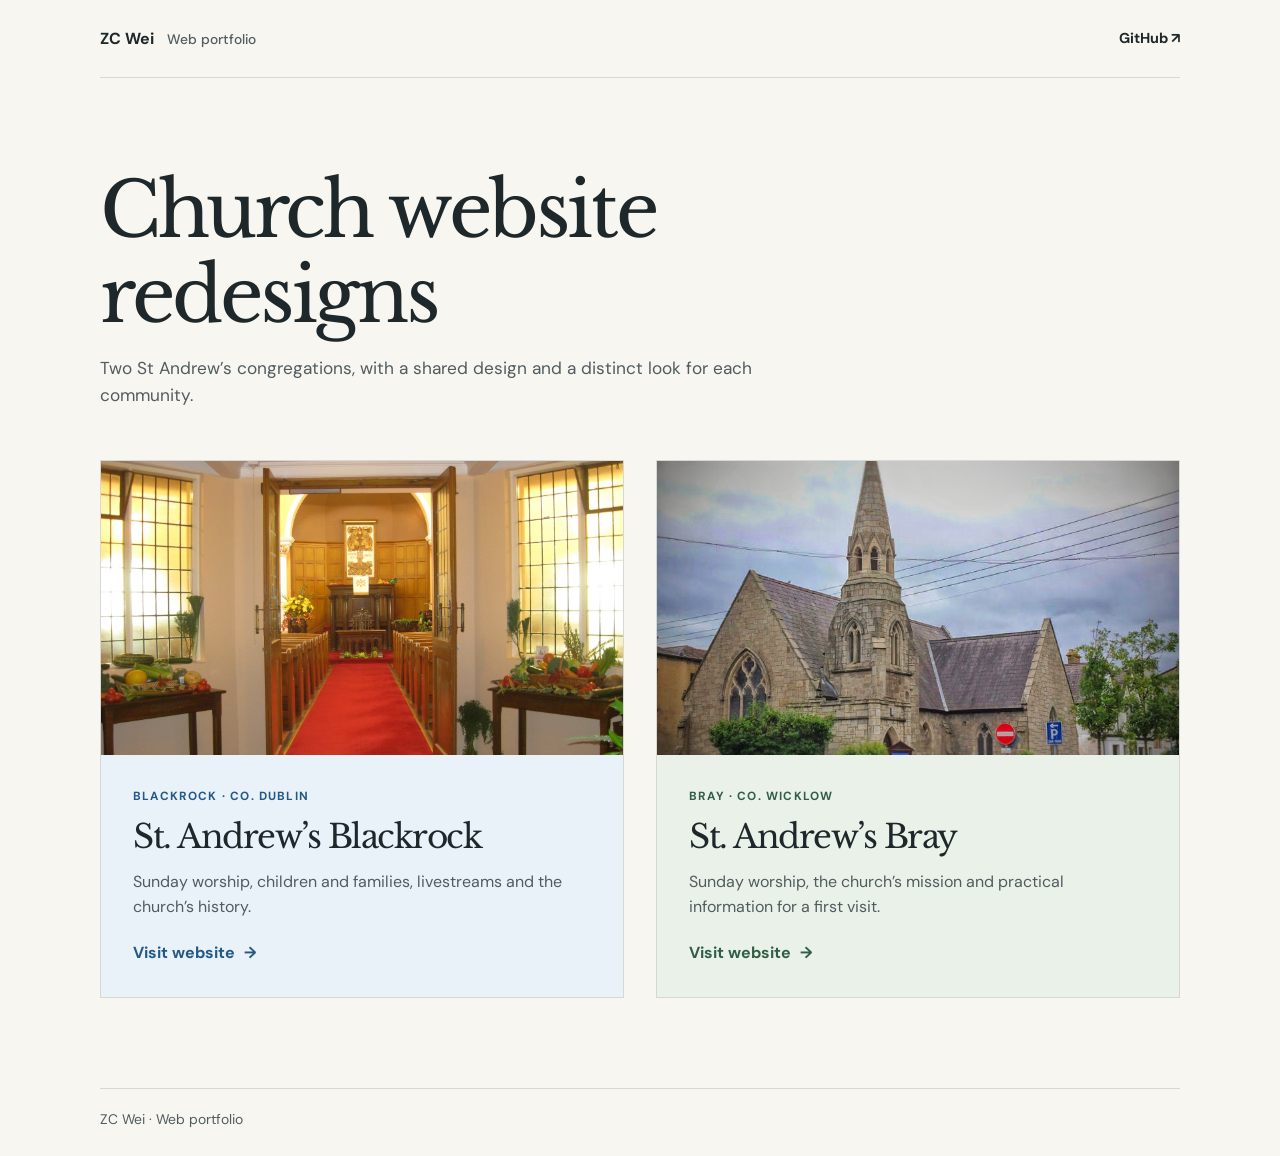
==== commit 762f3570: "Publish Blackrock and Bray church redesigns from portfolio" ====
--- a/index.html
+++ b/index.html
@@ -1,214 +1,60 @@
 <!doctype html>
 <html lang="en">
   <head>
-    <meta charset="UTF-8" />
-    <meta name="viewport" content="width=device-width, initial-scale=1.0" />
-    <meta name="description" content="St. Andrew's Presbyterian Church, Blackrock — worship, fellowship and service in the heart of Blackrock, County Dublin." />
-    <meta name="theme-color" content="#102a47" />
-    <title>St. Andrew’s Presbyterian Church | Blackrock</title>
-    <link rel="preconnect" href="https://fonts.googleapis.com" />
-    <link rel="preconnect" href="https://fonts.gstatic.com" crossorigin />
-    <link href="https://fonts.googleapis.com/css2?family=DM+Sans:wght@400;500;600;700&family=Libre+Baskerville:ital,wght@0,400;0,700;1,400&display=swap" rel="stylesheet" />
-    <link rel="stylesheet" href="public-assets/theme.css" />
-    <style>
-      * { box-sizing: border-box; }
-      html { scroll-behavior: smooth; }
-      body { margin: 0; color: var(--ink); background: var(--paper); font-family: "DM Sans", sans-serif; line-height: 1.55; }
-      a { color: inherit; text-decoration: none; }
-      .eyebrow { margin: 0 0 14px; color: var(--blue); font-size: .72rem; font-weight: 700; letter-spacing: .16em; text-transform: uppercase; }
-      .shell { width: min(1160px, calc(100% - 48px)); margin-inline: auto; }
-      .site-header { position: absolute; z-index: 4; top: 0; width: 100%; color: #fff; }
-      .header-inner { display: flex; align-items: center; justify-content: space-between; min-height: 104px; border-bottom: 1px solid rgba(255,255,255,.24); }
-      .brand { display: flex; align-items: center; gap: 12px; width:430px; max-width:430px; }
-      .brand-mark { width: 42px; height: 54px; flex: none; object-fit: cover; border-radius: 50%; }
-      .brand-name { font-family: "Libre Baskerville", serif; font-size: 1.08rem; font-weight:700; letter-spacing:-.018em; line-height: 1.2; white-space:nowrap; }
-      .brand-name small { display:block; margin-top: 4px; font-family: "DM Sans", sans-serif; font-size:.61rem; letter-spacing: .17em; text-transform:uppercase; }
-      .nav { display:flex; align-items:center; gap: 29px; font-size:.8rem; font-weight:600; letter-spacing:.06em; text-transform:uppercase; }
-      .nav a { transition: opacity .2s; }
-      .nav a:hover { opacity: .68; }
-      .nav .nav-cta { padding: 11px 17px; border: 1px solid rgba(255,255,255,.76); border-radius: 99px; }
-      .menu-button { display:none; border:0; background:transparent; color:#fff; font:inherit; font-weight:700; letter-spacing:.09em; text-transform:uppercase; cursor:pointer; }
-      .hero { --hero-edge:.29; min-height: 760px; color: #fff; display:flex; align-items:flex-end; background: linear-gradient(180deg, rgba(var(--hero-rgb),.86), transparent 34%), linear-gradient(90deg, rgba(var(--hero-rgb),.90) 0%, rgba(var(--hero-rgb),.73) 60%, rgba(var(--hero-rgb),var(--hero-edge))), url('https://standrewschurchblackrock.ie/wp-content/uploads/2019/11/img_9763.jpg?w=1600') center/cover var(--navy); }
-      .hero .eyebrow { color:var(--sky); }
-      .hero-content { max-width: 760px; padding: 0 0 116px; }
-      .hero h1 { max-width: 680px; margin:0; font-family:"Libre Baskerville",serif; font-size: clamp(2.75rem, 6.2vw, 5.5rem); font-weight:400; letter-spacing:-.055em; line-height:1.08; }
-      .hero h1 em { color:var(--sky); font-weight:400; }
-      .hero-copy { max-width:600px; margin:28px 0 37px; font-size:1.1rem; line-height:1.65; }
-      .button-row { display:flex; flex-wrap:wrap; gap:12px; }
-      .button { display:inline-flex; align-items:center; gap:11px; min-height:48px; padding: 0 22px; border:1px solid var(--ink); border-radius:99px; font-size:.76rem; font-weight:700; letter-spacing:.09em; text-transform:uppercase; transition: transform .2s, background .2s, color .2s; }
-      .button:hover { transform: translateY(-2px); }
-      .button-light { color:#fff; border-color:rgba(255,255,255,.8); }
-      .button-light:hover { color:var(--navy); background:#fff; }
-      .button-solid { color:#fff; background:var(--ink); }
-      .button-solid:hover { background:var(--blue); border-color:var(--blue); }
-      .button-plain { border-color:var(--line); }
-      .section { padding: 116px 0; }
-      .intro { display:grid; grid-template-columns: 1.05fr .95fr; gap: min(9vw, 135px); align-items:center; }
-      h2 { margin:0; font-family:"Libre Baskerville",serif; font-size:clamp(2rem, 3.7vw, 3.5rem); font-weight:400; letter-spacing:-.045em; line-height:1.2; }
-      .intro-copy p { margin:0 0 25px; font-size:1.06rem; }
-      .note { position:relative; overflow:hidden; padding: 43px 40px; color:#fff; background:var(--ink); }
-      .note::after { content:""; position:absolute; width:220px; height:220px; right:-75px; bottom:-90px; border:1px solid rgba(255,255,255,.32); border-radius:50%; }
-      .note .eyebrow { color:var(--sky); }
-      .note p { position:relative; z-index:1; margin:0; font-family:"Libre Baskerville",serif; font-size:1.42rem; line-height:1.55; }
-      .note cite { display:block; position:relative; z-index:1; margin-top:27px; color:var(--on-navy); font-style:normal; font-size:.78rem; letter-spacing:.1em; text-transform:uppercase; }
-      .worship { color:#fff; background:var(--navy); }
-      .worship-grid { display:grid; grid-template-columns: .85fr 1.15fr; gap:90px; align-items:start; }
-      .worship .eyebrow { color:var(--sky); }
-      .worship h2 { max-width: 420px; }
-      .worship-lead { max-width:405px; margin:24px 0 0; color:var(--on-navy); }
-      .service-card { display:grid; grid-template-columns: 120px 1fr auto; gap:24px; align-items:center; padding:28px 0; border-top:1px solid rgba(255,255,255,.2); }
-      .service-card:last-child { border-bottom:1px solid rgba(255,255,255,.2); }
-      .service-time { font-family:"Libre Baskerville",serif; font-size:1.65rem; }
-      .service-card h3 { margin:0; font-size:1.05rem; }
-      .service-card p { margin:4px 0 0; color:var(--on-navy); font-size:.91rem; }
-      .round-arrow { display:grid; width:42px; height:42px; place-items:center; border:1px solid rgba(255,255,255,.55); border-radius:50%; font-size:1.2rem; }
-      .round-arrow:hover { color:var(--navy); background:#fff; }
-      .family-grid { display:grid; grid-template-columns:minmax(0,.85fr) minmax(0,1.15fr); gap:clamp(28px,7vw,90px); }
-      .family-copy { max-width:65ch; }
-      .family-copy p { margin:0 0 18px; }
-      .family-copy p:last-child { margin-bottom:0; }
-      .safeguarding-note { margin-top:25px; padding:18px 22px; border-left:3px solid var(--blue-accent); background:var(--surface); }
-      .text-link { text-decoration:underline; text-underline-offset:.18em; }
-      .values { background:var(--surface); }
-      .values-heading { display:flex; flex-wrap:wrap; align-items:end; justify-content:space-between; gap:22px; margin-bottom:32px; }
-      .values-link { border-color:var(--blue); color:var(--blue); }
-      .values-link:hover { color:#fff; background:var(--blue); }
-      .values-grid { display:grid; grid-template-columns:repeat(4,minmax(0,1fr)); gap:12px; padding:0; margin:0; list-style:none; }
-      .values-grid li { padding:22px; border-top:2px solid var(--blue-accent); background:var(--paper); font-family:"Libre Baskerville",serif; font-size:1.05rem; }
-      .values-grid span { display:block; margin-top:9px; color:var(--muted); font-family:"DM Sans",sans-serif; font-size:.875rem; }
-      @media (max-width:820px) { .family-grid { grid-template-columns:1fr; } .values-grid { grid-template-columns:repeat(2,minmax(0,1fr)); } .hero { --hero-edge:.68; } }
-      @media (max-width:400px) { .values-grid li { padding:15px; } }
-      @media (max-width:350px) { .values-grid { grid-template-columns:1fr; } }
-      .life-heading { display:flex; justify-content:space-between; align-items:end; gap:30px; margin-bottom:43px; }
-      .life-heading p { max-width:390px; margin:0; }
-      .cards { display:grid; grid-template-columns:repeat(3,1fr); gap:19px; }
-      .card { min-height:315px; padding:31px; display:flex; flex-direction:column; justify-content:end; color:#fff; background:linear-gradient(180deg,transparent 25%,rgba(var(--hero-rgb),.88)), var(--card) center/cover; }
-      .card:nth-child(1) { --card: url('https://standrewschurchblackrock.ie/wp-content/uploads/2019/12/cropped-img_5963-2.jpg?w=1100'); }
-      .card:nth-child(2) { --card: url('public-assets/grow-bible-study.png'); }
-      .card:nth-child(3) { --card: url('public-assets/serve-community-care.png'); }
-      .card-icon { margin-bottom:auto; width:42px; font-size:1.45rem; }
-      .card h3 { margin:0; font-family:"Libre Baskerville",serif; font-size:1.4rem; font-weight:400; }
-      .card p { margin:9px 0 0; color:var(--on-navy); font-size:.94rem; }
-      .history { background:var(--surface); }
-      .history-grid { display:grid; grid-template-columns:1fr 1fr; gap: max(45px, 8vw); align-items:center; }
-      .year { color:var(--blue-accent); font-family:"Libre Baskerville",serif; font-size:clamp(4.5rem, 12vw, 9.5rem); letter-spacing:-.08em; line-height:.8; }
-      .history p { margin: 22px 0 28px; max-width:550px; font-size:1.05rem; }
-      .visit { overflow:hidden; color:#fff; background: var(--blue); }
-      .visit-grid { display:grid; grid-template-columns: 1fr .93fr; gap:70px; align-items:center; }
-      .visit h2 { max-width:510px; }
-      .visit .eyebrow { color:var(--sky); }
-      .visit p { max-width:520px; margin:22px 0 30px; color:var(--on-navy); font-size:1.06rem; }
-      .visit-panel { padding:38px; color:var(--ink); background:var(--surface); }
-      .visit-panel h3 { margin: 0 0 22px; font-family:"Libre Baskerville",serif; font-size:1.45rem; font-weight:400; }
-      .visit-panel dl { margin:0; }
-      .visit-panel div { display:grid; grid-template-columns: 90px 1fr; gap:12px; padding:14px 0; border-top:1px solid var(--line); }
-      .visit-panel dt { color:var(--muted); font-size:.75rem; font-weight:700; letter-spacing:.08em; text-transform:uppercase; }
-      .visit-panel dd { margin:0; font-size:.93rem; }
-      footer { color:var(--on-navy); background:var(--footer-bg); }
-      .footer-grid { display:grid; grid-template-columns: 1.1fr .9fr .9fr; gap:35px; padding:67px 0 35px; }
-      .footer-brand { font-family:"Libre Baskerville",serif; font-size:1.15rem; line-height:1.4; }
-      .footer-brand p { max-width:290px; margin:16px 0 0; color:var(--footer-muted); font-family:"DM Sans",sans-serif; font-size:.92rem; }
-      .footer-title { margin:0 0 12px; color:var(--sky); font-size:.72rem; font-weight:700; letter-spacing:.13em; text-transform:uppercase; }
-      footer a { display:block; width:max-content; max-width:100%; margin:6px 0; font-size:.92rem; }
-      footer a:hover { color:#fff; }
-      .footer-bottom { display:flex; justify-content:space-between; gap:20px; padding:20px 0 29px; border-top:1px solid rgba(255,255,255,.14); color:var(--footer-muted); font-size:.76rem; }
-      @media (max-width: 820px) { .shell{width:min(100% - 36px, 620px)} .header-inner{min-height:82px}.brand{width:auto;max-width:260px}.brand-mark{width:35px;height:45px}.brand-name{font-size:.88rem;white-space:normal}.nav{display:none;position:absolute;top:82px;left:18px;right:18px;padding:20px;background:var(--navy);align-items:stretch;gap:15px}.nav.open{display:flex;flex-direction:column}.nav .nav-cta{text-align:center}.menu-button{display:block}.hero{min-height:690px;background-position:57% center}.hero-content{padding-bottom:74px}.hero-copy{font-size:1rem}.section{padding:75px 0}.intro,.worship-grid,.history-grid,.visit-grid{grid-template-columns:1fr;gap:42px}.worship-grid{gap:40px}.cards{grid-template-columns:1fr}.card{min-height:265px}.life-heading{display:block}.life-heading p{margin-top:17px}.service-card{grid-template-columns:95px 1fr auto;gap:13px}.service-time{font-size:1.35rem}.footer-grid{grid-template-columns:1fr 1fr}.footer-brand{grid-column:1/-1}.footer-bottom{flex-direction:column}.year{font-size:6.5rem} }
-      @media (max-width: 440px) { .brand-name small{font-size:.53rem}.hero h1{font-size:2.55rem}.button{padding:0 17px}.service-card{grid-template-columns:1fr auto}.service-time{grid-column:1/-1}.visit-panel{padding:28px 23px}.visit-panel div{grid-template-columns:1fr;gap:3px}.footer-grid{grid-template-columns:1fr} }
-    </style>
+    <meta charset="utf-8">
+    <meta name="viewport" content="width=device-width, initial-scale=1">
+    <meta name="theme-color" content="#f7f6f1">
+    <meta name="description" content="ZC Wei’s website portfolio, featuring two redesigned church sites for St Andrew’s in Blackrock and Bray.">
+    <title>ZC Wei | Web Portfolio</title>
+    <link rel="preconnect" href="https://fonts.googleapis.com">
+    <link rel="preconnect" href="https://fonts.gstatic.com" crossorigin>
+    <link href="https://fonts.googleapis.com/css2?family=DM+Sans:wght@400;500;600;700&amp;family=Libre+Baskerville:wght@400&amp;display=swap" rel="stylesheet">
+    <link rel="stylesheet" href="public-assets/portfolio.css">
+    <script>
+      // Keep bookmarks for sections of the former Blackrock homepage working.
+      const oldSections = ['#top', '#welcome', '#worship', '#children', '#values', '#life', '#history', '#visit'];
+      if (oldSections.includes(location.hash)) {
+        location.replace(new URL('standrewsblackrock/' + location.search + location.hash, location.href));
+      }
+    </script>
   </head>
   <body>
-    <header class="site-header">
-      <div class="shell header-inner">
-        <a href="#top" class="brand" aria-label="St Andrew's Presbyterian Church home"><img class="brand-mark" src="public-assets/st-andrews-tree-transparent-v2.png" alt="" /><span class="brand-name">St. Andrew’s Presbyterian Church<small>Blackrock · Co. Dublin</small></span></a>
-        <button class="menu-button" aria-expanded="false" aria-controls="site-nav">Menu</button>
-        <nav class="nav" id="site-nav" aria-label="Main navigation">
-          <a href="#welcome">Welcome</a><a href="#worship">Worship</a><a href="#life">Community</a><a href="history/">Our story</a><a href="about/">About us</a><a href="#visit" class="nav-cta">Plan a visit</a>
-        </nav>
-      </div>
+    <header class="shell masthead">
+      <a href="./" class="wordmark">ZC Wei <span>Web portfolio</span></a>
+      <a class="profile-link" href="https://github.com/ZC-Wei">GitHub <span aria-hidden="true">↗</span></a>
     </header>
-
-    <main id="top">
-      <section class="hero" aria-label="St Andrew's Church exterior">
-        <div class="shell hero-content">
-          <p class="eyebrow">A warm welcome awaits</p>
-          <h1>Rooted in Christ.<br><em>Open</em> to all.</h1>
-          <p class="hero-copy">A Presbyterian community in the heart of Blackrock, seeking to love God above all and to share Jesus with everyone through word and action.</p>
-          <div class="button-row"><a class="button button-light" href="#visit">Plan a visit <span>→</span></a><a class="button button-light" href="livestream/">Join the livestream <span>→</span></a></div>
+    <main class="shell">
+      <section class="projects" aria-labelledby="projects-title">
+        <div class="intro">
+          <h1 id="projects-title">Church website redesigns</h1>
+          <p>Two St Andrew’s congregations, with a shared design and a distinct look for each community.</p>
+        </div>
+        <div class="project-grid">
+          <article class="project blackrock">
+            <a href="standrewsblackrock/" class="project-link" aria-labelledby="blackrock-title">
+              <img src="public-assets/blackrock-exterior.jpg" width="1600" height="1200" alt="">
+              <div class="project-copy">
+                <p class="label">Blackrock · Co. Dublin</p>
+                <h2 id="blackrock-title">St. Andrew’s Blackrock</h2>
+                <p>Sunday worship, children and families, livestreams and the church’s history.</p>
+                <span class="project-action">Visit website <span aria-hidden="true">→</span></span>
+              </div>
+            </a>
+          </article>
+          <article class="project bray">
+            <a href="standrewsbray/" class="project-link" aria-labelledby="bray-title">
+              <img src="standrewsbray/assets/church-exterior.jpg" width="782" height="622" alt="">
+              <div class="project-copy">
+                <p class="label">Bray · Co. Wicklow</p>
+                <h2 id="bray-title">St. Andrew’s Bray</h2>
+                <p>Sunday worship, the church’s mission and practical information for a first visit.</p>
+                <span class="project-action">Visit website <span aria-hidden="true">→</span></span>
+              </div>
+            </a>
+          </article>
         </div>
       </section>
-
-      <section class="section" id="welcome">
-        <div class="shell intro">
-          <div><p class="eyebrow">Welcome to St Andrew’s</p><h2>A place to belong, grow and serve.</h2></div>
-          <div class="intro-copy"><p>We are a Presbyterian Christian church family, rooted in Scripture and centred on Jesus Christ. Our congregation brings together people of every age, background and culture, from Blackrock and around the world.</p><p>Whether you are exploring faith, returning to church, or looking for a church home, you are warmly invited to join us.</p><a class="button button-plain" href="about/">More about us <span>→</span></a></div>
-        </div>
-      </section>
-
-      <section class="section worship" id="worship">
-        <div class="shell worship-grid">
-          <div><p class="eyebrow">Gather with us</p><h2>Worship, friendship and faith throughout the week.</h2><p class="worship-lead">Join us on Sunday for prayer, praise and Bible-based teaching, or gather during the week for prayer, Bible study and conversation.</p></div>
-          <div>
-            <div class="service-card"><div class="service-time">10:00<small style="font-size:.62em">am</small></div><div><h3>Morning Worship</h3><p>Prayer, praise and Bible-based teaching for all ages.</p></div><a class="round-arrow" href="#visit" aria-label="Plan your Sunday visit">→</a></div>
-            <div class="service-card"><div class="service-time">All ages</div><div><h3>Crèche &amp; Junior Church</h3><p>Children are welcome to join in or stay with you during the service.</p></div><a class="round-arrow" href="#children" aria-label="Read about the crèche and Junior Church">→</a></div>
-            <div class="service-card"><div class="service-time">After</div><div><h3>Tea, coffee & cookies</h3><p>Tea, coffee and cookies are served after the service in the hall, so do stay around for a cuppa and chat.</p></div><a class="round-arrow" href="#visit" aria-label="Plan a visit to St Andrew's">→</a></div>
-            <div class="service-card"><div class="service-time">Monthly</div><div><h3>Prayer meeting</h3><p>First Wednesday of each month · <time datetime="19:30">7:30 p.m.</time></p></div><a class="round-arrow" href="#visit" aria-label="Plan a visit to the monthly prayer meeting">→</a></div>
-            <div class="service-card"><div class="service-time">Thu</div><div><h3>20s &amp; 30s Bible study</h3><p>Thursday · 7:30pm</p></div><a class="round-arrow" href="#visit" aria-label="Plan a visit to the Thursday Bible study">→</a></div>
-          </div>
-        </div>
-      </section>
-
-      <section class="section" id="children" aria-labelledby="children-title">
-        <div class="shell family-grid">
-          <div>
-            <p class="eyebrow">Sundays at St Andrew’s</p>
-            <h2 id="children-title">Children &amp; Families</h2>
-          </div>
-          <div class="family-copy">
-            <p>Children of all ages are very welcome! After the children’s song, Junior Church meets backstage for Bible stories, games, crafts and prayer, while a crèche for babies and younger children is available in the Main Hall. Both can be found through the door to the right of the pulpit.</p>
-            <p>Parents are welcome to stay with children in the crèche, or settled children may be left with our leaders (a permission form is required). Please collect your children promptly after the service. Children are also very welcome to remain with you throughout the service.</p>
-            <div class="safeguarding-note">
-              <p>We are committed to providing a safe and welcoming environment for every child. Read our <a class="text-link" href="public-assets/child-safeguarding-statement.pdf">Child Safeguarding Statement (PDF)</a>.</p>
-            </div>
-          </div>
-        </div>
-      </section>
-
-      <section class="section values" id="values" aria-labelledby="values-title">
-        <div class="shell">
-          <div class="values-heading">
-            <h2 id="values-title">Our eight core values</h2>
-            <a class="button values-link" href="about/#mission">Read our mission statement <span aria-hidden="true">→</span></a>
-          </div>
-          <ul class="values-grid" role="list">
-            <li>Welcome <span>Romans 15:7</span></li>
-            <li>Loving Community <span>John 13:34</span></li>
-            <li>Hearing God’s Word <span>Hebrews 4:12</span></li>
-            <li>Prayer <span>Ephesians 6:18</span></li>
-            <li>Worship <span>Colossians 3:16</span></li>
-            <li>Giving Generously <span>2 Corinthians 9:7</span></li>
-            <li>Serving Locally <span>1 Peter 4:10</span></li>
-            <li>Sharing Globally <span>Matthew 25:35–36</span></li>
-          </ul>
-        </div>
-      </section>
-
-      <section class="section" id="life">
-        <div class="shell"><div class="life-heading"><div><p class="eyebrow">Life at St Andrew’s</p><h2>More than a Sunday.</h2></div><p>We share life together through friendship, learning, prayer and practical care for our neighbours.</p></div>
-          <div class="cards"><article class="card"><span class="card-icon">✦</span><h3>Gather</h3><p>Worship, coffee mornings, church trips and family fun days.</p></article><article class="card"><span class="card-icon">⌁</span><h3>Grow</h3><p>Prayer circle, Bible study and thoughtful conversation.</p></article><article class="card"><span class="card-icon">♡</span><h3>Serve</h3><p>Sharing Christ’s love through charity and community involvement.</p></article></div>
-        </div>
-      </section>
-
-      <section class="section history" id="history"><div class="shell history-grid"><div class="year">1895</div><div><p class="eyebrow">Our story</p><h2>Over a century of faithful presence.</h2><p>St Andrew’s began with a small group of Presbyterians meeting in Blackrock in 1894. The church opened in 1899, and ever since has been a place of worship and welcome in this community.</p><a class="button button-plain" href="history/">Discover our history <span>→</span></a></div></div></section>
-
-      <section class="section visit" id="visit"><div class="shell visit-grid"><div><p class="eyebrow">Your first visit</p><h2>Come as you are.</h2><p>There is no need to book or know the words. Our service is relaxed, traditional and open to everyone. Come a few minutes early and we will be glad to help you settle in.</p><div class="button-row"><a class="button button-light" href="https://maps.google.com/?q=St+Andrews+Presbyterian+Church+Mount+Merrion+Avenue+Blackrock" target="_blank" rel="noreferrer">Get directions <span>↗</span></a><a class="button button-light" href="https://standrewschurchblackrock.ie/contact-us/" target="_blank" rel="noreferrer">Contact us <span>→</span></a></div></div><aside class="visit-panel"><h3>Sunday at a glance</h3><dl><div><dt>When</dt><dd>Sunday morning, 10:00 a.m.</dd></div><div><dt>Where</dt><dd>Mount Merrion Avenue, Blackrock, Co. Dublin</dd></div><div><dt>Children</dt><dd><a class="text-link" href="#children">Crèche and Junior Church</a></dd></div><div><dt>Hospitality</dt><dd>Tea, coffee and cookies in the hall</dd></div><div><dt>Parking</dt><dd>Limited parking in the church grounds</dd></div></dl></aside></div></section>
     </main>
-
-    <footer><div class="shell footer-grid"><div class="footer-brand">St. Andrew’s Presbyterian Church<p>Worshipping and serving the Blackrock community.</p></div><div><p class="footer-title">Find us</p><a href="https://maps.google.com/?q=St+Andrews+Presbyterian+Church+Mount+Merrion+Avenue+Blackrock" target="_blank" rel="noreferrer">Mount Merrion Avenue<br>Blackrock, Co. Dublin</a></div><div><p class="footer-title">Explore</p><a href="public-assets/child-safeguarding-statement.pdf">Child Safeguarding Statement (PDF)</a><a href="livestream/">Church livestream</a><a href="https://standrewschurchblackrock.ie/sermon-library-2/" target="_blank" rel="noreferrer">Sermon library</a><a href="https://standrewschurchblackrock.ie/contact-us/" target="_blank" rel="noreferrer">Contact & hall bookings</a></div></div><div class="shell footer-bottom"><span>© <span id="year"></span> St. Andrew’s Presbyterian Church, Blackrock</span><span>Rooted in worship. Open in welcome.</span></div></footer>
-    <script>
-      const menuButton = document.querySelector('.menu-button'); const nav = document.querySelector('.nav');
-      menuButton.addEventListener('click', () => { const open = nav.classList.toggle('open'); menuButton.setAttribute('aria-expanded', open); menuButton.textContent = open ? 'Close' : 'Menu'; });
-      document.querySelectorAll('.nav a').forEach(link => link.addEventListener('click', () => { nav.classList.remove('open'); menuButton.setAttribute('aria-expanded', 'false'); menuButton.textContent = 'Menu'; }));
-      document.getElementById('year').textContent = new Date().getFullYear();
-    </script>
+    <footer class="shell">ZC Wei · Web portfolio</footer>
   </body>
 </html>
--- a/public-assets/portfolio.css
+++ b/public-assets/portfolio.css
@@ -0,0 +1,39 @@
+:root {
+  --paper: #f7f6f1;
+  --ink: #1e272a;
+  --muted: #515c60;
+  --line: #d5d8d5;
+  --title: "Libre Baskerville", Georgia, serif;
+}
+* { box-sizing: border-box; }
+body { margin: 0; color: var(--ink); background: var(--paper); font: 1rem/1.6 "DM Sans", system-ui, sans-serif; }
+a { color: inherit; text-decoration: none; }
+a:focus-visible { outline: 2px solid currentColor; outline-offset: 4px; }
+.shell { width: min(1080px, calc(100% - 48px)); margin-inline: auto; }
+.masthead { display: flex; justify-content: space-between; align-items: center; gap: 15px; min-height: 78px; border-bottom: 1px solid var(--line); }
+.wordmark { font-weight: 700; }
+.wordmark span { margin-left: 9px; color: var(--muted); font-size: .86rem; font-weight: 500; }
+.profile-link { font-size: .9rem; font-weight: 700; }
+.profile-link:hover { text-decoration: underline; text-underline-offset: .25em; }
+.projects { padding-block: clamp(42px, 7vw, 92px); }
+.intro { margin-bottom: clamp(25px, 4vw, 50px); }
+h1, h2 { margin: 0; font-family: var(--title); font-weight: 400; letter-spacing: -.045em; }
+h1 { max-width: 820px; font-size: clamp(2.5rem, 6vw, 4.75rem); line-height: 1.12; }
+.intro p { max-width: 55ch; margin: 17px 0 0; color: var(--muted); font-size: 1.08rem; }
+.project-grid { display: grid; grid-template-columns: repeat(2, minmax(0, 1fr)); gap: clamp(18px, 3vw, 32px); }
+.project { --tone: #245887; --panel: #eaf2f9; }
+.project.bray { --tone: #315e46; --panel: #eaf1e9; }
+.project-link { display: flex; height: 100%; flex-direction: column; border: 1px solid var(--line); background: var(--panel); }
+.project-link:hover .project-action { text-decoration: underline; text-underline-offset: .25em; }
+.project img { display: block; width: 100%; height: auto; aspect-ratio: 16 / 9; object-fit: cover; object-position: center 38%; background: var(--tone); }
+.project-copy { display: flex; flex: 1; flex-direction: column; align-items: start; padding: clamp(21px, 3vw, 32px); }
+.label { margin: 0 0 10px; color: var(--tone); font-size: .74rem; font-weight: 700; letter-spacing: .1em; text-transform: uppercase; }
+h2 { font-size: clamp(1.45rem, 3vw, 2.05rem); line-height: 1.25; }
+.project-copy p:not(.label) { margin: 12px 0 20px; color: var(--muted); }
+.project-action { display: inline-flex; gap: 9px; margin-top: auto; color: var(--tone); font-weight: 700; }
+footer { padding: 19px 0 26px; border-top: 1px solid var(--line); color: var(--muted); font-size: .87rem; }
+@media (max-width: 670px) {
+  .shell { width: calc(100% - 36px); }
+  .masthead { min-height: 65px; }
+  .project-grid { grid-template-columns: 1fr; }
+}
